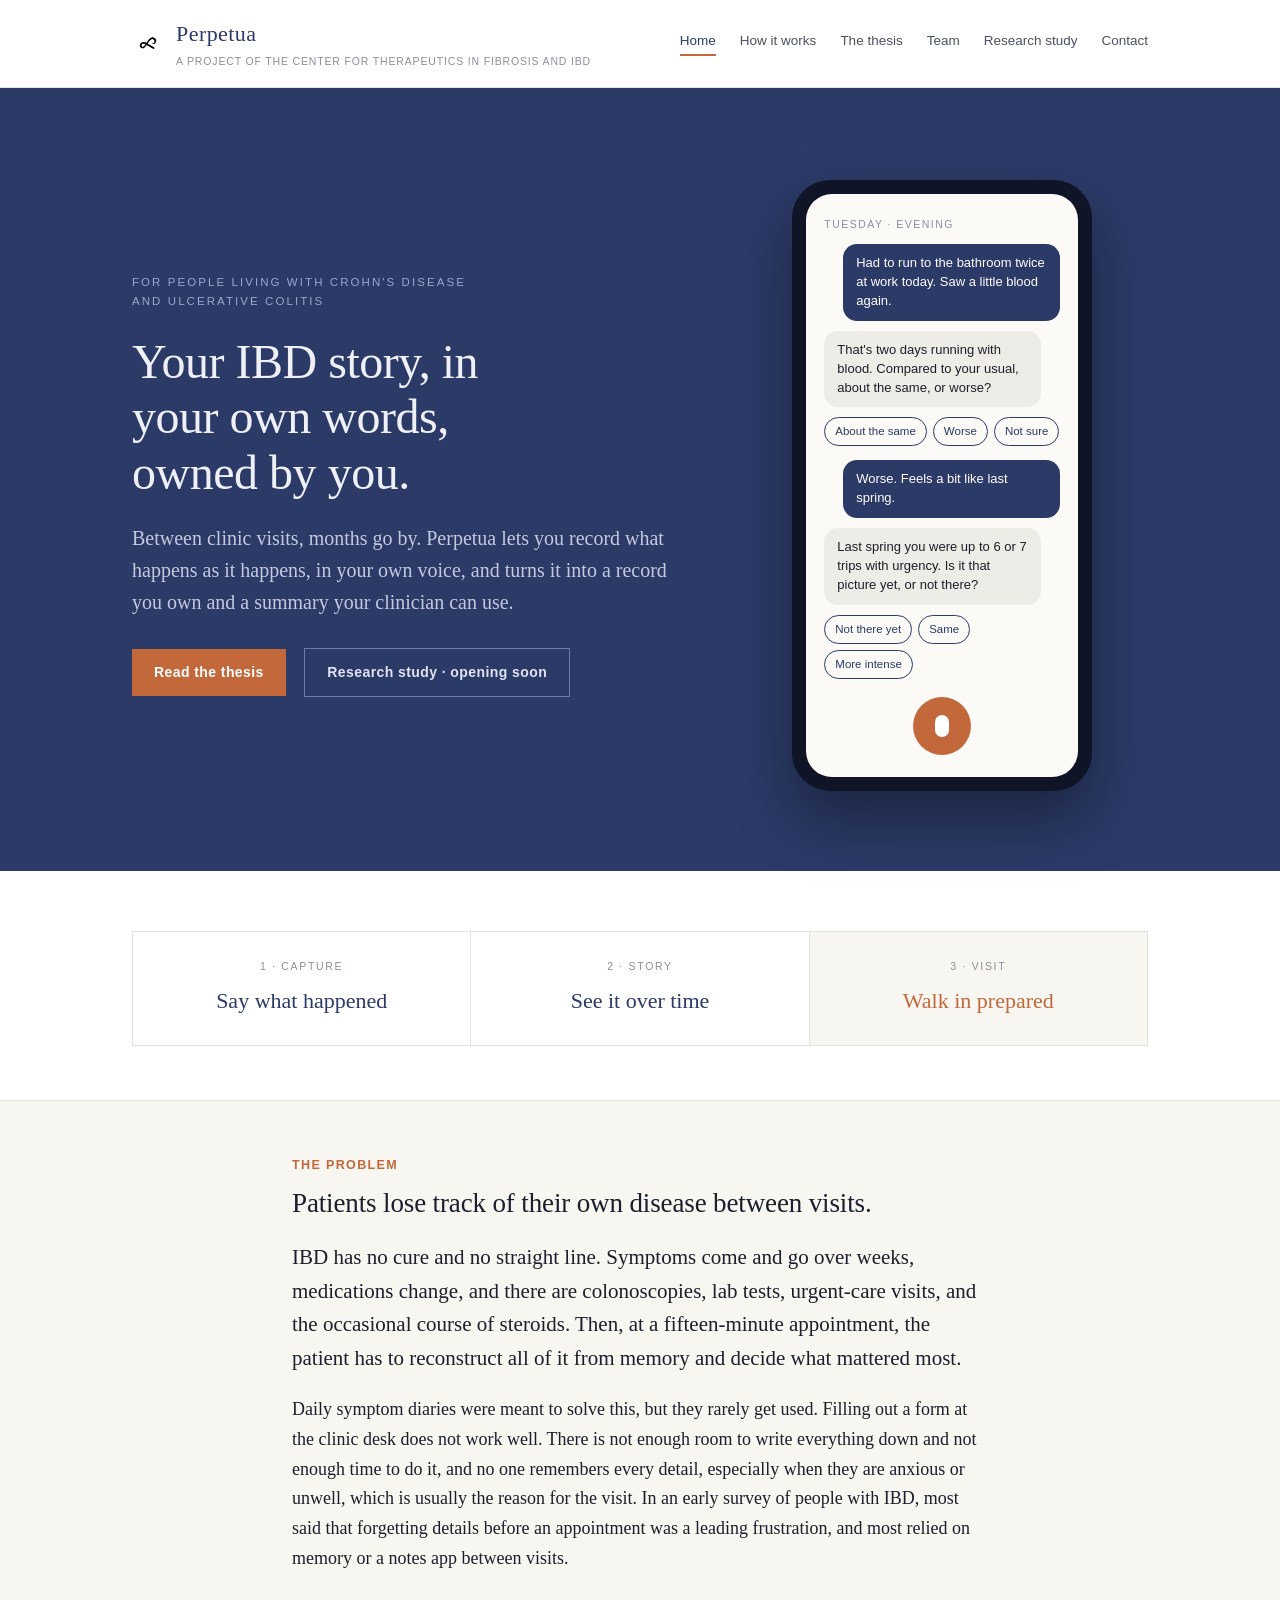
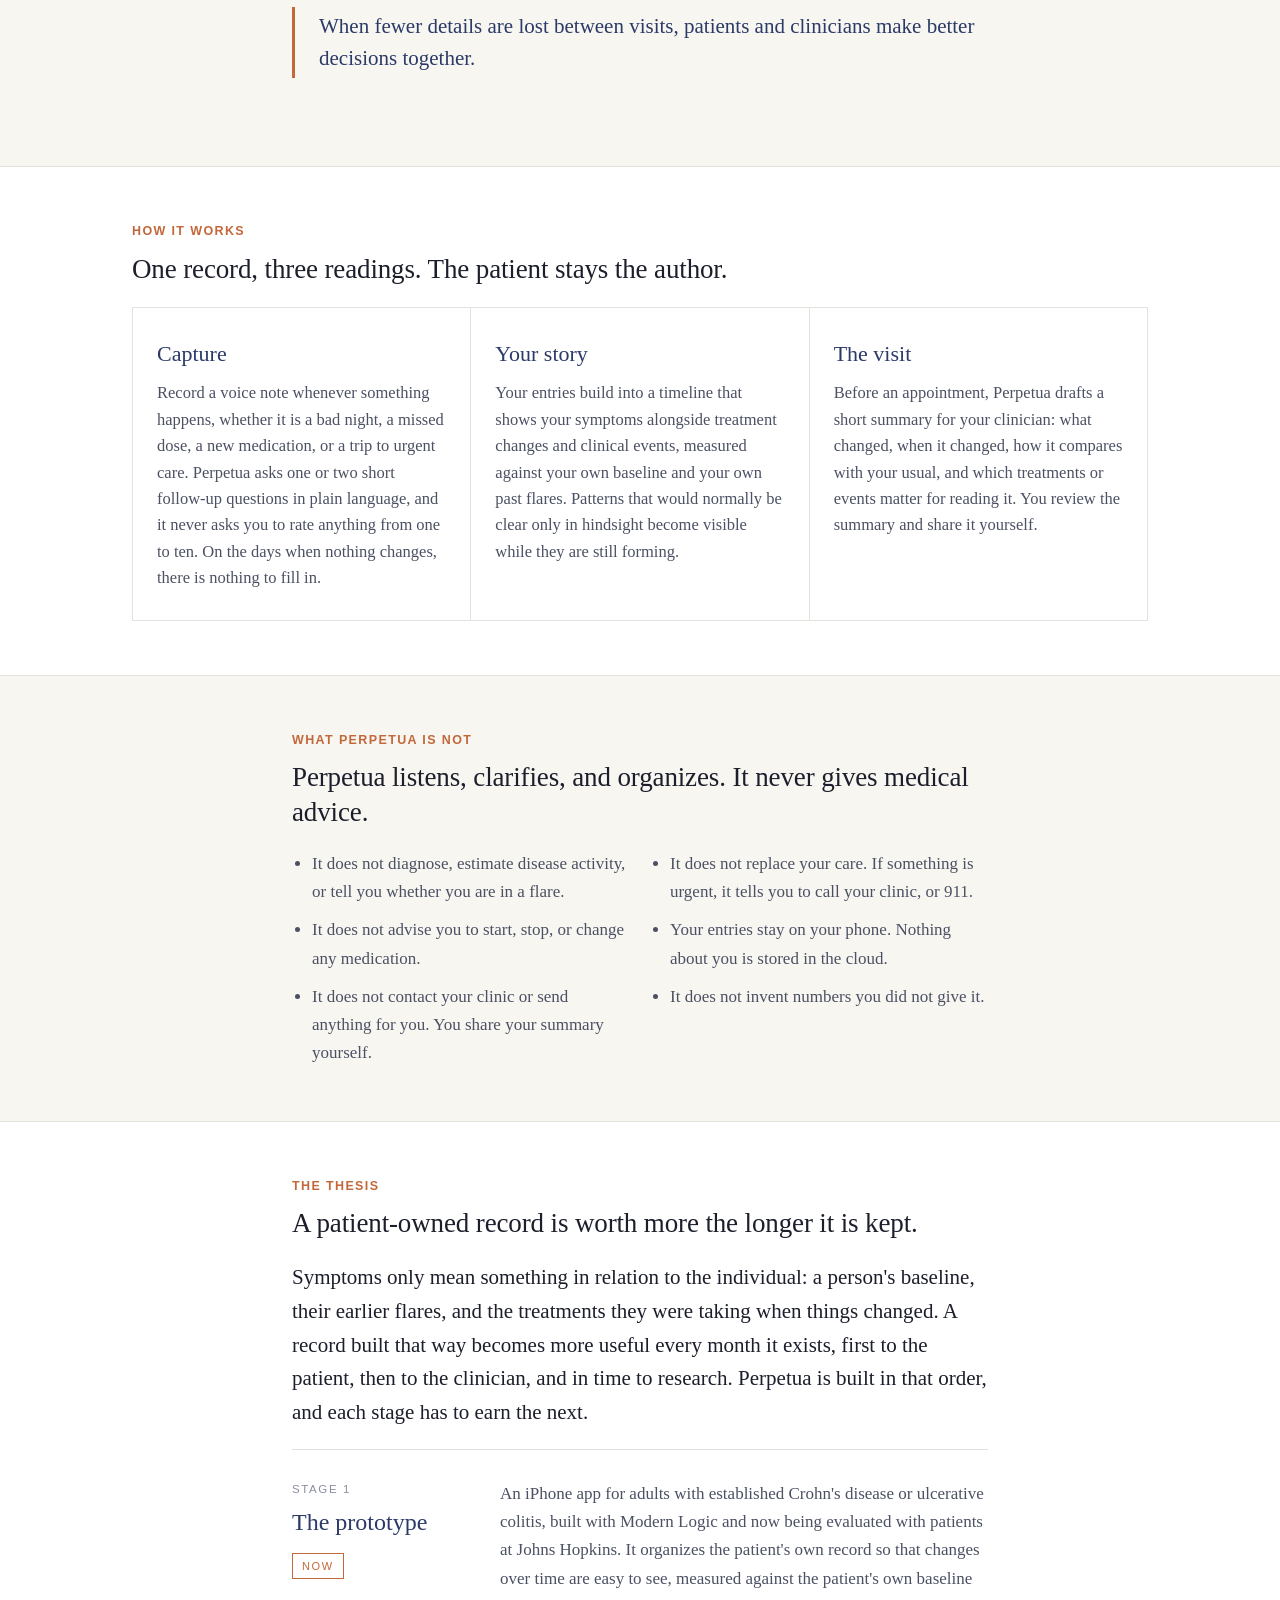
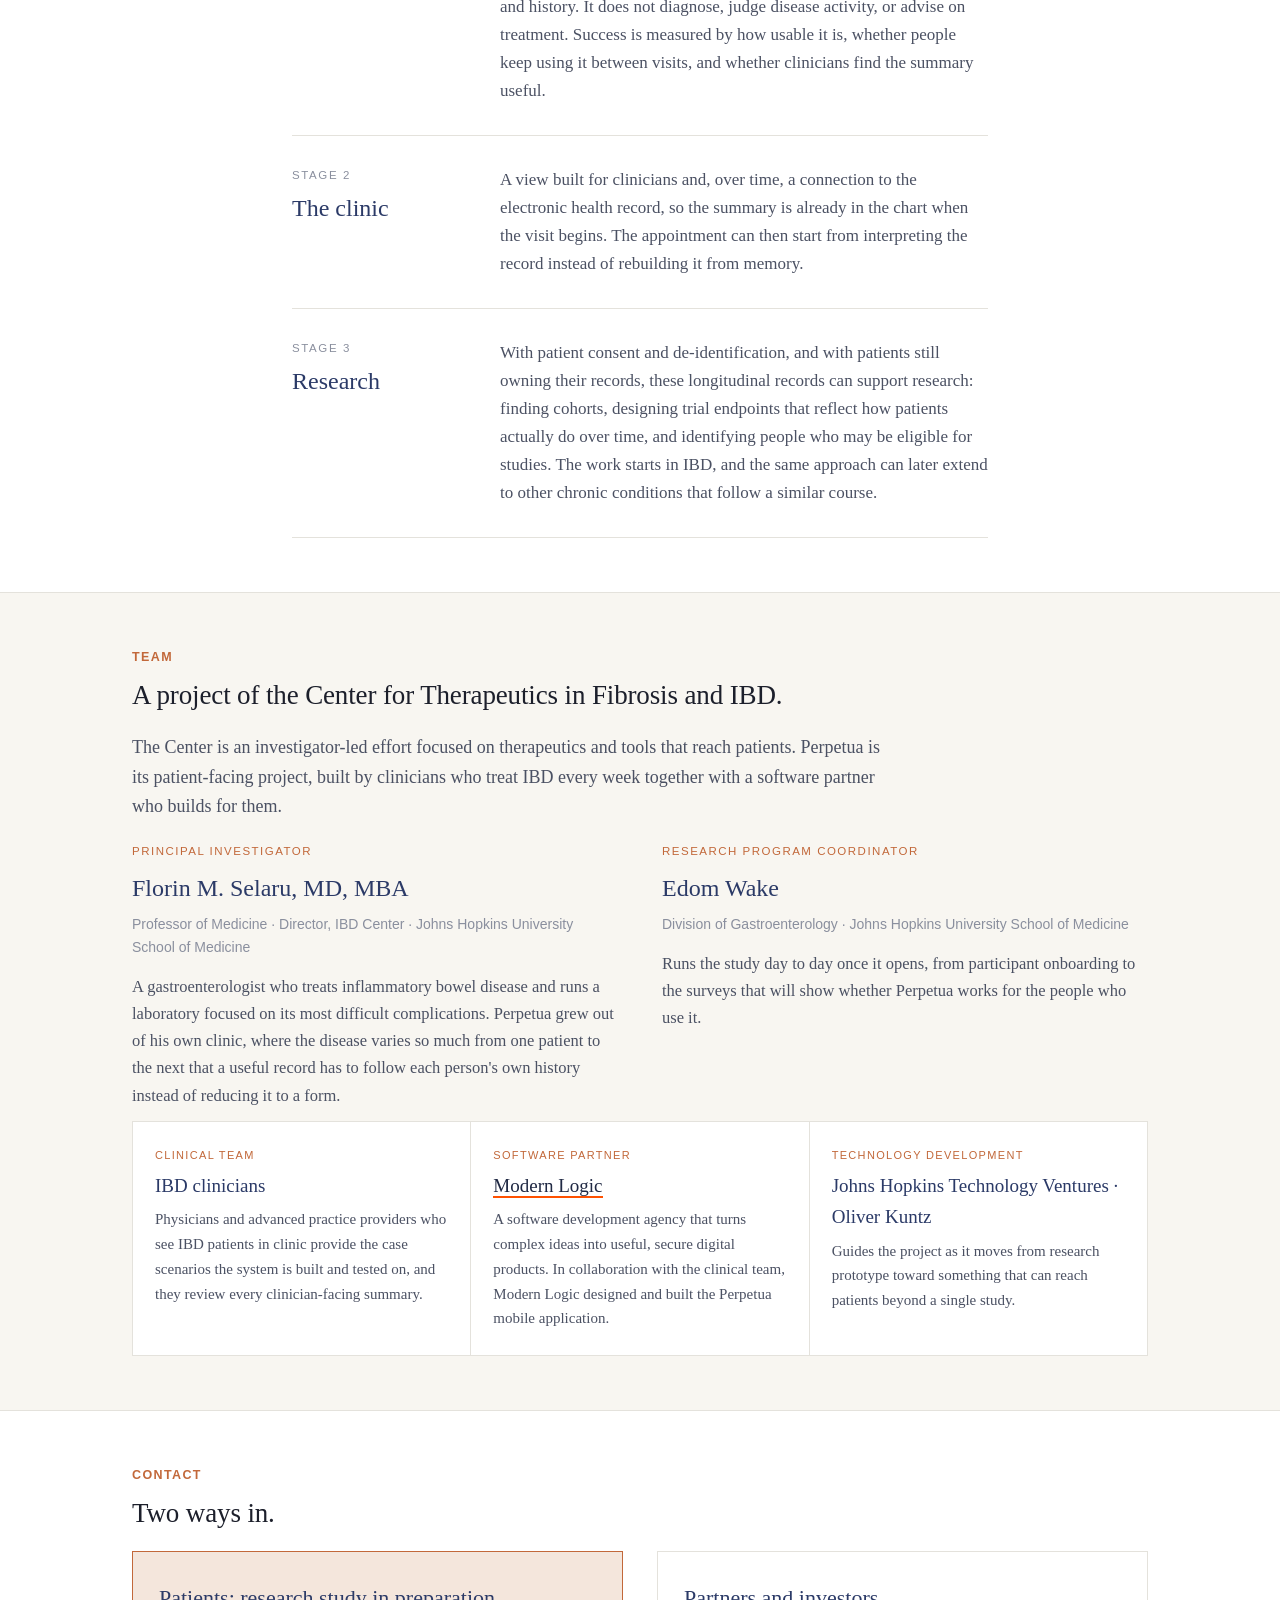
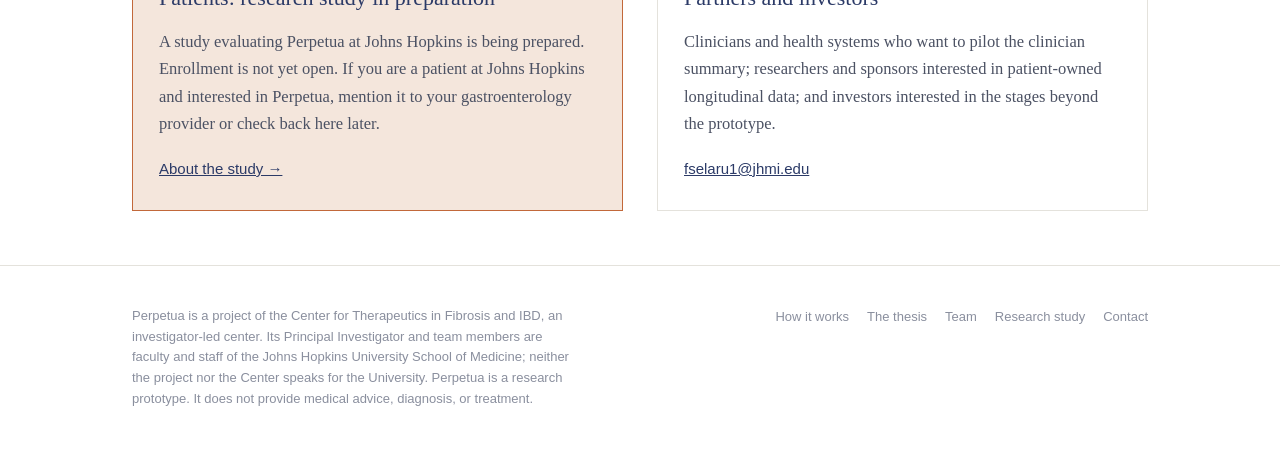
==== index.html @ c8505782 "Add files via upload" ====
<!DOCTYPE html>
<html lang="en">
<head>
<meta charset="utf-8">
<meta name="viewport" content="width=device-width, initial-scale=1">
<title>Perpetua — Your IBD story, in your own words</title>
<meta name="description" content="A patient-owned record for people with Crohn's disease and ulcerative colitis. A project of the Center for Therapeutics in Fibrosis and IBD.">
<link rel="stylesheet" href="styles.css">
</head>
<body>
<header class="site">
  <div class="bar">
    <a class="brand" href="index.html">
      <img class="mark" src="assets/perpetua-logo-outline.png" alt="Perpetua">
      <span class="brandtext">
        <span class="name">Perpetua</span>
        <span class="sub">A project of the Center for Therapeutics in Fibrosis and IBD</span>
      </span>
    </a>
    <nav class="site">
      <a href="index.html" class="on">Home</a>
      <a href="index.html#how" >How it works</a>
      <a href="index.html#thesis" >The thesis</a>
      <a href="index.html#team" >Team</a>
      <a href="study.html" >Research study</a>
      <a href="index.html#contact" >Contact</a>
    </nav>
  </div>
</header>

<div class="hero">
  <div class="wrap hero-grid">
    <div class="hero-copy">
      <p class="kicker">For people living with Crohn's disease and ulcerative colitis</p>
      <h1>Your IBD story, in your own words, owned by you.</h1>
      <p>Between clinic visits, months go by. Perpetua lets you record what happens as it happens, in your own voice, and turns it into a record you own and a summary your clinician can use.</p>
      <a class="cta" href="#thesis">Read the thesis</a>
      <a class="cta ghost" href="study.html">Research study &middot; opening soon</a>
    </div>
    <div class="hero-art" aria-hidden="true">
      <div class="phone"><div class="screen">
        <p class="day">Tuesday &middot; evening</p>
        <div class="bub me">Had to run to the bathroom twice at work today. Saw a little blood again.</div>
        <div class="bub ai">That's two days running with blood. Compared to your usual, about the same, or worse?</div>
        <div class="chips"><span>About the same</span><span>Worse</span><span>Not sure</span></div>
        <div class="bub me">Worse. Feels a bit like last spring.</div>
        <div class="bub ai">Last spring you were up to 6 or 7 trips with urgency. Is it that picture yet, or not there?</div>
        <div class="chips"><span>Not there yet</span><span>Same</span><span>More intense</span></div>
        <div class="mic"><div></div></div>
      </div></div>
    </div>
  </div>
</div>

<section>
  <div class="wrap">
    <div class="arc">
      <div><p class="step">1 &middot; Capture</p><p class="word">Say what happened</p></div>
      <div><p class="step">2 &middot; Story</p><p class="word">See it over time</p></div>
      <div><p class="step">3 &middot; Visit</p><p class="word">Walk in prepared</p></div>
    </div>
  </div>
</section>

<section class="warm" id="problem">
  <div class="wrap narrow">
    <h3>The problem</h3>
    <h2>Patients lose track of their own disease between visits.</h2>
    <p class="lead">IBD has no cure and no straight line. Symptoms come and go over weeks, medications change, and there are colonoscopies, lab tests, urgent-care visits, and the occasional course of steroids. Then, at a fifteen-minute appointment, the patient has to reconstruct all of it from memory and decide what mattered most.</p>
    <p>Daily symptom diaries were meant to solve this, but they rarely get used. Filling out a form at the clinic desk does not work well. There is not enough room to write everything down and not enough time to do it, and no one remembers every detail, especially when they are anxious or unwell, which is usually the reason for the visit. In an early survey of people with IBD, most said that forgetting details before an appointment was a leading frustration, and most relied on memory or a notes app between visits.</p>
    <div class="pull">When fewer details are lost between visits, patients and clinicians make better decisions together.</div>
  </div>
</section>

<section id="how">
  <div class="wrap">
    <h3>How it works</h3>
    <h2>One record, three readings. The patient stays the author.</h2>
    <div class="ing">
      <div><h4>Capture</h4><p>Record a voice note whenever something happens, whether it is a bad night, a missed dose, a new medication, or a trip to urgent care. Perpetua asks one or two short follow-up questions in plain language, and it never asks you to rate anything from one to ten. On the days when nothing changes, there is nothing to fill in.</p></div>
      <div><h4>Your story</h4><p>Your entries build into a timeline that shows your symptoms alongside treatment changes and clinical events, measured against your own baseline and your own past flares. Patterns that would normally be clear only in hindsight become visible while they are still forming.</p></div>
      <div><h4>The visit</h4><p>Before an appointment, Perpetua drafts a short summary for your clinician: what changed, when it changed, how it compares with your usual, and which treatments or events matter for reading it. You review the summary and share it yourself.</p></div>
    </div>
  </div>
</section>

<section class="warm">
  <div class="wrap narrow">
    <h3>What Perpetua is not</h3>
    <h2>Perpetua listens, clarifies, and organizes. It never gives medical advice.</h2>
    <ul class="nots">
      <li>It does not diagnose, estimate disease activity, or tell you whether you are in a flare.</li>
      <li>It does not advise you to start, stop, or change any medication.</li>
      <li>It does not contact your clinic or send anything for you. You share your summary yourself.</li>
      <li>It does not replace your care. If something is urgent, it tells you to call your clinic, or 911.</li>
      <li>Your entries stay on your phone. Nothing about you is stored in the cloud.</li>
      <li>It does not invent numbers you did not give it.</li>
    </ul>
  </div>
</section>

<section id="thesis">
  <div class="wrap narrow">
    <h3>The thesis</h3>
    <h2>A patient-owned record is worth more the longer it is kept.</h2>
    <p class="lead">Symptoms only mean something in relation to the individual: a person's baseline, their earlier flares, and the treatments they were taking when things changed. A record built that way becomes more useful every month it exists, first to the patient, then to the clinician, and in time to research. Perpetua is built in that order, and each stage has to earn the next.</p>
    <div class="stages">
      <div class="stage">
        <div class="n">Stage 1<b>The prototype</b><span class="now">now</span></div>
        <p>An iPhone app for adults with established Crohn's disease or ulcerative colitis, built with Modern Logic and now being evaluated with patients at Johns Hopkins. It organizes the patient's own record so that changes over time are easy to see, measured against the patient's own baseline and history. It does not diagnose, judge disease activity, or advise on treatment. Success is measured by how usable it is, whether people keep using it between visits, and whether clinicians find the summary useful.</p>
      </div>
      <div class="stage">
        <div class="n">Stage 2<b>The clinic</b></div>
        <p>A view built for clinicians and, over time, a connection to the electronic health record, so the summary is already in the chart when the visit begins. The appointment can then start from interpreting the record instead of rebuilding it from memory.</p>
      </div>
      <div class="stage">
        <div class="n">Stage 3<b>Research</b></div>
        <p>With patient consent and de-identification, and with patients still owning their records, these longitudinal records can support research: finding cohorts, designing trial endpoints that reflect how patients actually do over time, and identifying people who may be eligible for studies. The work starts in IBD, and the same approach can later extend to other chronic conditions that follow a similar course.</p>
      </div>
    </div>
  </div>
</section>

<section class="warm" id="team">
  <div class="wrap">
    <h3>Team</h3>
    <h2>A project of the Center for Therapeutics in Fibrosis and IBD.</h2>
    <p class="muted narrow">The Center is an investigator-led effort focused on therapeutics and tools that reach patients. Perpetua is its patient-facing project, built by clinicians who treat IBD every week together with a software partner who builds for them.</p>
    <div class="people">
      <div class="person">
        <p class="role">Principal Investigator</p>
        <h4>Florin M. Selaru, MD, MBA</h4>
        <p class="affil">Professor of Medicine &middot; Director, IBD Center &middot; Johns Hopkins University School of Medicine</p>
        <p>A gastroenterologist who treats inflammatory bowel disease and runs a laboratory focused on its most difficult complications. Perpetua grew out of his own clinic, where the disease varies so much from one patient to the next that a useful record has to follow each person's own history instead of reducing it to a form.</p>
      </div>
      <div class="person">
        <p class="role">Research Program Coordinator</p>
        <h4>Edom Wake</h4>
        <p class="affil">Division of Gastroenterology &middot; Johns Hopkins University School of Medicine</p>
        <p>Runs the study day to day once it opens, from participant onboarding to the surveys that will show whether Perpetua works for the people who use it.</p>
      </div>
    </div>
    <div class="team">
      <div><p class="role">Clinical team</p><h5>IBD clinicians</h5><p>Physicians and advanced practice providers who see IBD patients in clinic provide the case scenarios the system is built and tested on, and they review every clinician-facing summary.</p></div>
      <div><p class="role">Software partner</p><h5><a class="ml-link" href="https://modernlogic.io" target="_blank" rel="noopener">Modern Logic</a></h5><p>A software development agency that turns complex ideas into useful, secure digital products. In collaboration with the clinical team, Modern Logic designed and built the Perpetua mobile application.</p></div>
      <div><p class="role">Technology development</p><h5>Johns Hopkins Technology Ventures &middot; Oliver Kuntz</h5><p>Guides the project as it moves from research prototype toward something that can reach patients beyond a single study.</p></div>
    </div>
  </div>
</section>

<section id="contact">
  <div class="wrap">
    <h3>Contact</h3>
    <h2>Two ways in.</h2>
    <div class="ways">
      <div class="box hot">
        <h4>Patients: research study in preparation</h4>
        <p>A study evaluating Perpetua at Johns Hopkins is being prepared. Enrollment is not yet open. If you are a patient at Johns Hopkins and interested in Perpetua, mention it to your gastroenterology provider or check back here later.</p>
        <p class="mail"><a href="study.html">About the study &rarr;</a></p>
      </div>
      <div class="box">
        <h4>Partners and investors</h4>
        <p>Clinicians and health systems who want to pilot the clinician summary; researchers and sponsors interested in patient-owned longitudinal data; and investors interested in the stages beyond the prototype.</p>
        <p class="mail"><a href="mailto:fselaru1@jhmi.edu">fselaru1@jhmi.edu</a></p>
      </div>
    </div>
  </div>
</section>

<footer>
  <div class="wrap f">
    <p>Perpetua is a project of the Center for Therapeutics in Fibrosis and IBD, an investigator-led center. Its Principal Investigator and team members are faculty and staff of the Johns Hopkins University School of Medicine; neither the project nor the Center speaks for the University. Perpetua is a research prototype. It does not provide medical advice, diagnosis, or treatment.</p>
    <nav><a href="index.html#how">How it works</a><a href="index.html#thesis">The thesis</a><a href="index.html#team">Team</a><a href="study.html">Research study</a><a href="index.html#contact">Contact</a></nav>
  </div>
</footer>

</body>
</html>
---- styles.css ----
/* Perpetua — a patient-owned narrative platform for IBD
   A project of the Center for Therapeutics in Fibrosis and IBD.

   BRANDING RULE (inherited from CTFI): no Johns Hopkins shield, wordmark,
   logotype, or heritage blue (#002D72). Affiliation is stated as a fact about
   people, never as institutional endorsement. */

:root {
  --ink:        #1c1f2b;
  --ink-soft:   #4b5163;
  --ink-faint:  #8a8f9e;
  --rule:       #e4e2dc;
  --paper:      #ffffff;
  --paper-warm: #f8f6f1;
  --deep:       #2b3a67;
  --accent:     #c2683a;
  --accent-soft:#f4e6dc;
  --serif:      "Iowan Old Style", "Palatino Linotype", Palatino, Georgia, "Times New Roman", serif;
  --sans:       -apple-system, BlinkMacSystemFont, "Segoe UI", Helvetica, Arial, sans-serif;
  --wrap:       1080px;
}

* { box-sizing: border-box; }
html { scroll-behavior: smooth; }
body { margin: 0; background: var(--paper); color: var(--ink); font-family: var(--serif);
       font-size: 18px; line-height: 1.65; -webkit-font-smoothing: antialiased; }
.wrap   { max-width: var(--wrap); margin: 0 auto; padding: 0 32px; }
.narrow { max-width: 760px; }
a { color: var(--deep); }

/* header */
header.site { border-bottom: 1px solid var(--rule); background: var(--paper); position: sticky; top: 0; z-index: 10; }
.bar { display: flex; align-items: center; justify-content: space-between; gap: 24px; padding: 16px 32px; max-width: var(--wrap); margin: 0 auto; }
.brand { display: flex; align-items: center; gap: 12px; text-decoration: none; }
.brand .mark { width: 32px; height: 32px; flex: 0 0 32px; object-fit: contain; }
.brand .name { font-family: var(--serif); font-size: 22px; letter-spacing: 0.02em; color: var(--deep); }
.brand .sub  { display: block; font-family: var(--sans); font-size: 10.5px; letter-spacing: 0.08em; text-transform: uppercase; color: var(--ink-faint); margin-top: 1px; }
nav.site { display: flex; gap: 24px; }
nav.site a { font-family: var(--sans); font-size: 13.5px; color: var(--ink-soft); text-decoration: none; padding-bottom: 2px; border-bottom: 2px solid transparent; }
nav.site a:hover { color: var(--deep); }
nav.site a.on { color: var(--deep); border-bottom-color: var(--accent); }

/* hero */
.hero { background: var(--deep); color: #eef0f6; padding: 92px 0 80px; }
.hero-grid { display: grid; grid-template-columns: 1.15fr 0.85fr; gap: 48px; align-items: center; }
.hero .kicker { font-family: var(--sans); font-size: 11.5px; letter-spacing: 0.18em; text-transform: uppercase; color: #9aa6cc; margin: 0 0 24px; }
.hero h1 { font-size: 48px; line-height: 1.15; margin: 0 0 22px; font-weight: 400; letter-spacing: -0.01em; max-width: 18ch; }
.hero p  { font-size: 20px; line-height: 1.6; color: #c3cae0; max-width: 54ch; margin: 0 0 30px; }
.hero .cta { display: inline-block; font-family: var(--sans); font-size: 14px; font-weight: 600; letter-spacing: 0.03em;
             color: #fff; background: var(--accent); padding: 12px 22px; text-decoration: none; margin-right: 14px; }
.hero .cta.ghost { background: transparent; border: 1px solid #6f7ba6; color: #dfe3f2; }

/* phone */
.phone { width: 300px; margin: 0 auto; background: #0f1426; border-radius: 38px; padding: 14px; box-shadow: 0 30px 60px rgba(0,0,0,.35); }
.screen { background: #fbfaf7; border-radius: 26px; padding: 22px 18px; color: var(--ink); font-family: var(--sans); font-size: 13px; min-height: 480px; }
.screen .day { font-size: 10.5px; letter-spacing: .14em; text-transform: uppercase; color: var(--ink-faint); margin: 0 0 12px; }
.bub { border-radius: 14px; padding: 10px 13px; margin: 0 0 10px; line-height: 1.45; max-width: 92%; }
.bub.me { background: var(--deep); color: #fff; margin-left: auto; }
.bub.ai { background: #eeece6; }
.chips { display: flex; gap: 6px; flex-wrap: wrap; margin: 4px 0 14px; }
.chips span { font-size: 11.5px; border: 1px solid var(--deep); color: var(--deep); border-radius: 999px; padding: 4px 10px; }
.mic { width: 58px; height: 58px; border-radius: 50%; background: var(--accent); margin: 18px auto 0; display: grid; place-items: center; }
.mic div { width: 14px; height: 22px; background: #fff; border-radius: 7px; }

/* arc */
.arc { display: flex; align-items: stretch; border: 1px solid var(--rule); margin-top: 6px; }
.arc div { flex: 1; padding: 26px 22px; text-align: center; border-right: 1px solid var(--rule); }
.arc div:last-child { border-right: 0; background: var(--paper-warm); }
.arc .step { font-family: var(--sans); font-size: 10.5px; letter-spacing: 0.16em; text-transform: uppercase; color: var(--ink-faint); margin: 0 0 8px; }
.arc .word { font-size: 22px; color: var(--deep); }
.arc div:last-child .word { color: var(--accent); }

/* page head + sections */
.pagehead { padding: 66px 0 10px; }
.pagehead .kicker { font-family: var(--sans); font-size: 11.5px; letter-spacing: 0.18em; text-transform: uppercase; color: var(--accent); margin: 0 0 14px; }
.pagehead h1 { font-size: 40px; line-height: 1.2; font-weight: 400; margin: 0; letter-spacing: -0.01em; max-width: 24ch; }
section { padding: 54px 0; }
section.warm { background: var(--paper-warm); border-top: 1px solid var(--rule); border-bottom: 1px solid var(--rule); }
h2 { font-size: 27px; font-weight: 400; line-height: 1.3; margin: 0 0 20px; letter-spacing: -0.005em; }
h3 { font-family: var(--sans); font-size: 12.5px; font-weight: 700; letter-spacing: 0.11em; text-transform: uppercase; color: var(--accent); margin: 0 0 10px; }
p { margin: 0 0 20px; } p:last-child { margin-bottom: 0; }
.lead  { font-size: 21px; line-height: 1.6; }
.muted { color: var(--ink-soft); }
.pull { border-left: 3px solid var(--accent); padding: 4px 0 4px 24px; margin: 34px 0; font-size: 21px; line-height: 1.5; color: var(--deep); }

.ing { display: grid; grid-template-columns: repeat(3, 1fr); gap: 1px; background: var(--rule); border: 1px solid var(--rule); margin-top: 8px; }
.ing > div { background: var(--paper); padding: 28px 24px; }
.ing h4 { font-family: var(--serif); font-size: 22px; font-weight: 400; margin: 0 0 8px; color: var(--deep); }
.ing p { font-size: 16.5px; line-height: 1.6; color: var(--ink-soft); margin: 0; }

.stages { border-top: 1px solid var(--rule); }
.stage { display: grid; grid-template-columns: 180px 1fr; gap: 28px; padding: 30px 0; border-bottom: 1px solid var(--rule); }
.stage .n { font-family: var(--sans); font-size: 11.5px; letter-spacing: .14em; text-transform: uppercase; color: var(--ink-faint); }
.stage .n b { display: block; font-family: var(--serif); font-size: 24px; font-weight: 400; color: var(--deep); letter-spacing: 0; text-transform: none; margin-top: 4px; }
.stage .n .now { display: inline-block; margin-top: 10px; font-size: 11px; color: var(--accent); border: 1px solid var(--accent); padding: 3px 9px; }
.stage p { font-size: 17px; color: var(--ink-soft); }

.nots { columns: 2; column-gap: 40px; font-size: 17px; color: var(--ink-soft); margin: 0; padding-left: 20px; }
.nots li { break-inside: avoid; margin-bottom: 10px; }

/* people */
.people { display: grid; grid-template-columns: 1fr 1fr; gap: 44px; margin-top: 12px; }
.person .role  { font-family: var(--sans); font-size: 11.5px; letter-spacing: 0.13em; text-transform: uppercase; color: var(--accent); margin: 0 0 8px; }
.person h4     { font-size: 24px; font-weight: 400; margin: 0 0 4px; color: var(--deep); }
.person .affil { font-family: var(--sans); font-size: 14px; color: var(--ink-faint); margin: 0 0 14px; }
.person p      { font-size: 16.5px; color: var(--ink-soft); }
.team { display: grid; grid-template-columns: repeat(3, 1fr); gap: 1px; background: var(--rule); border: 1px solid var(--rule); margin-top: 12px; }
.team > div { background: var(--paper); padding: 24px 22px; }
.team .role { font-family: var(--sans); font-size: 11px; letter-spacing: 0.12em; text-transform: uppercase; color: var(--accent); margin: 0 0 6px; }
.team h5 { font-family: var(--serif); font-size: 19px; font-weight: 400; margin: 0 0 6px; color: var(--deep); }
.team p { font-size: 15px; color: var(--ink-soft); margin: 0; }

/* Modern Logic credit — their own brand colors (modernlogic.io style guide), scoped to this link only */
.ml-link { color: #202944; text-decoration: none; border-bottom: 2px solid #FF5100; }
.ml-link:hover { color: #FF5100; border-bottom-color: #EF4C00; }

/* contact */
.ways { display: grid; grid-template-columns: 1fr 1fr; gap: 34px; margin-top: 10px; }
.ways .box { border: 1px solid var(--rule); padding: 28px 26px; }
.ways .box.hot { border-color: var(--accent); background: var(--accent-soft); }
.ways h4 { font-family: var(--serif); font-size: 22px; font-weight: 400; margin: 0 0 12px; color: var(--deep); }
.ways p { font-size: 16.5px; color: var(--ink-soft); }
.ways .mail { font-family: var(--sans); font-size: 15px; }

/* study */
.fact { display: grid; grid-template-columns: 200px 1fr; gap: 16px; padding: 14px 0; border-bottom: 1px solid var(--rule); font-size: 16.5px; }
.fact .k { font-family: var(--sans); font-size: 12px; letter-spacing: .1em; text-transform: uppercase; color: var(--ink-faint); padding-top: 4px; }
.notice { border: 1px solid var(--accent); background: var(--accent-soft); padding: 18px 22px; font-family: var(--sans); font-size: 14px; color: var(--ink-soft); margin: 30px 0 0; }

footer { border-top: 1px solid var(--rule); padding: 40px 0 56px; font-family: var(--sans); font-size: 13px; color: var(--ink-faint); }
footer .f { display: flex; justify-content: space-between; gap: 40px; flex-wrap: wrap; }
footer .f p { max-width: 62ch; margin: 0; line-height: 1.6; }
footer nav a { color: var(--ink-faint); text-decoration: none; margin-left: 18px; }

@media (max-width: 860px) {
  .hero-grid, .people, .ways, .ing, .team { grid-template-columns: 1fr; }
  .hero h1 { font-size: 36px; } .arc { flex-direction: column; } .arc div { border-right: 0; border-bottom: 1px solid var(--rule); }
  .stage, .fact { grid-template-columns: 1fr; gap: 8px; } .nots { columns: 1; } nav.site { flex-wrap: wrap; gap: 14px; }
}
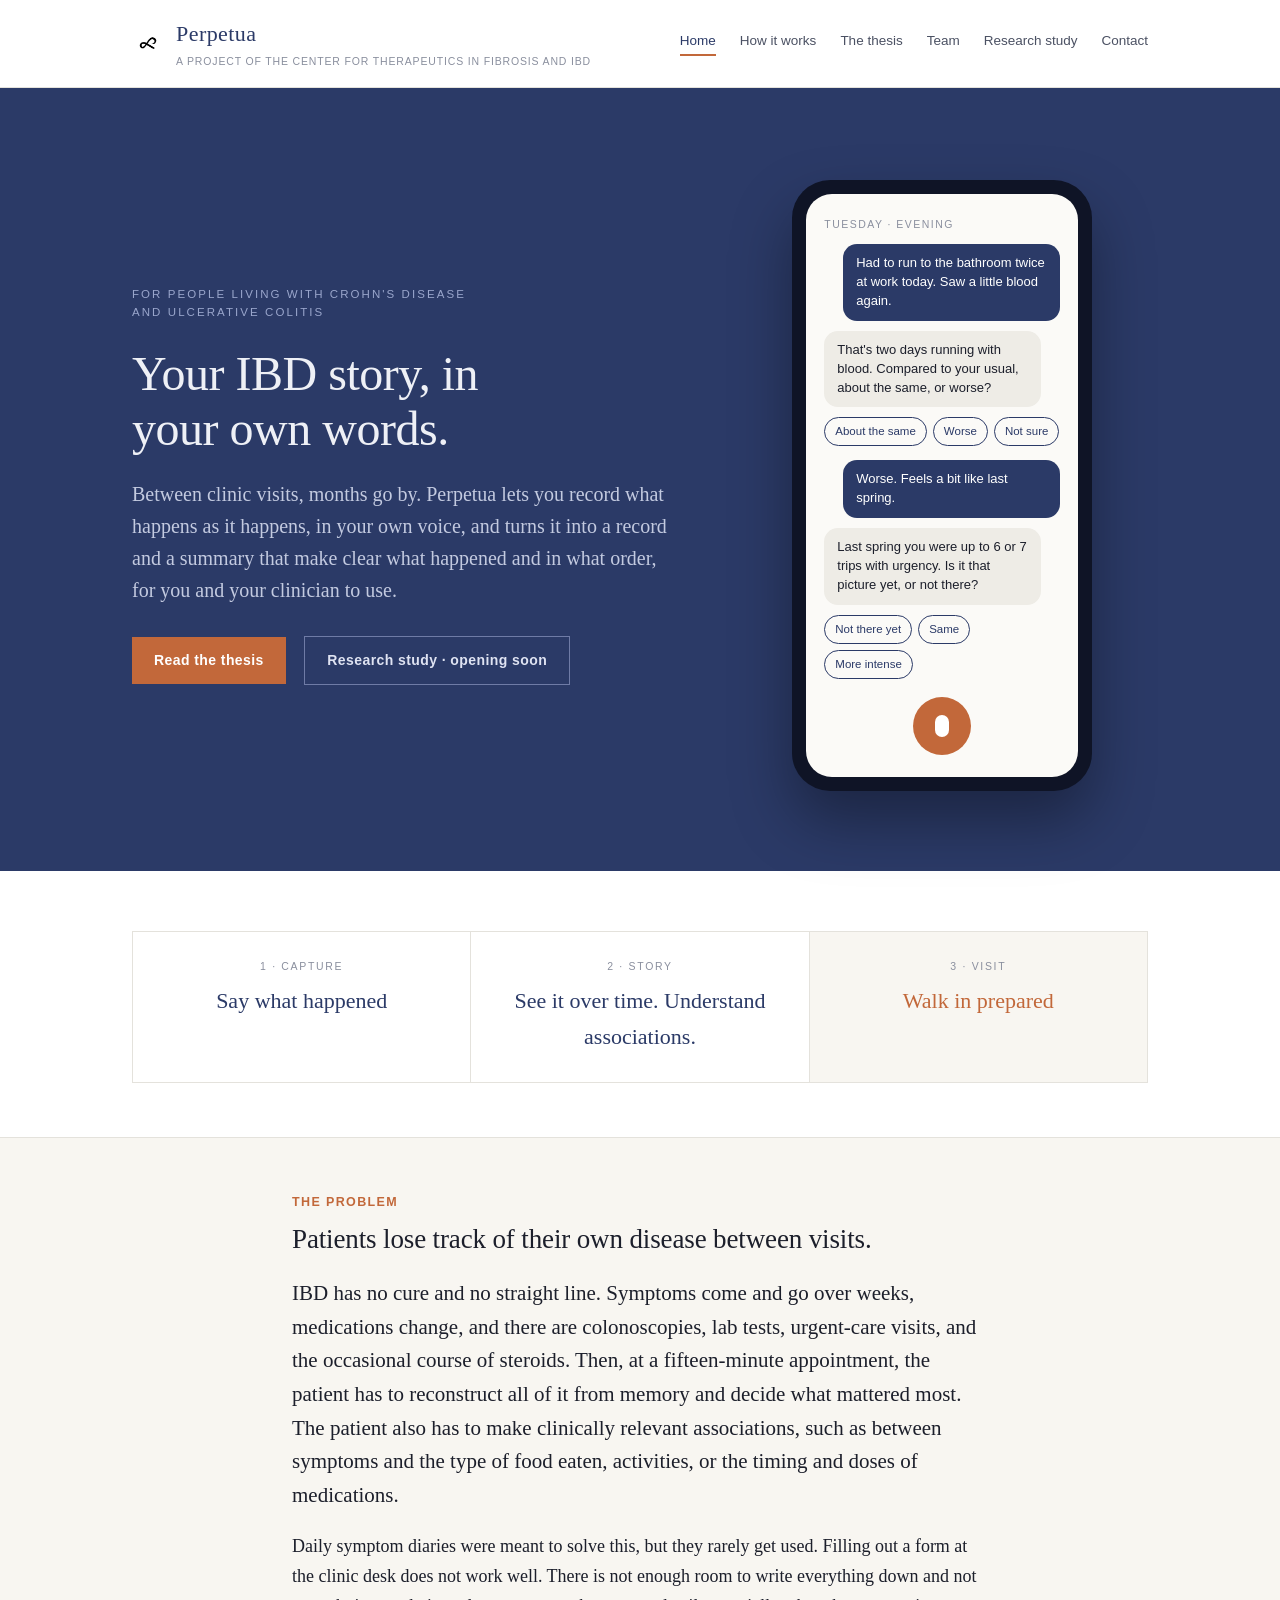
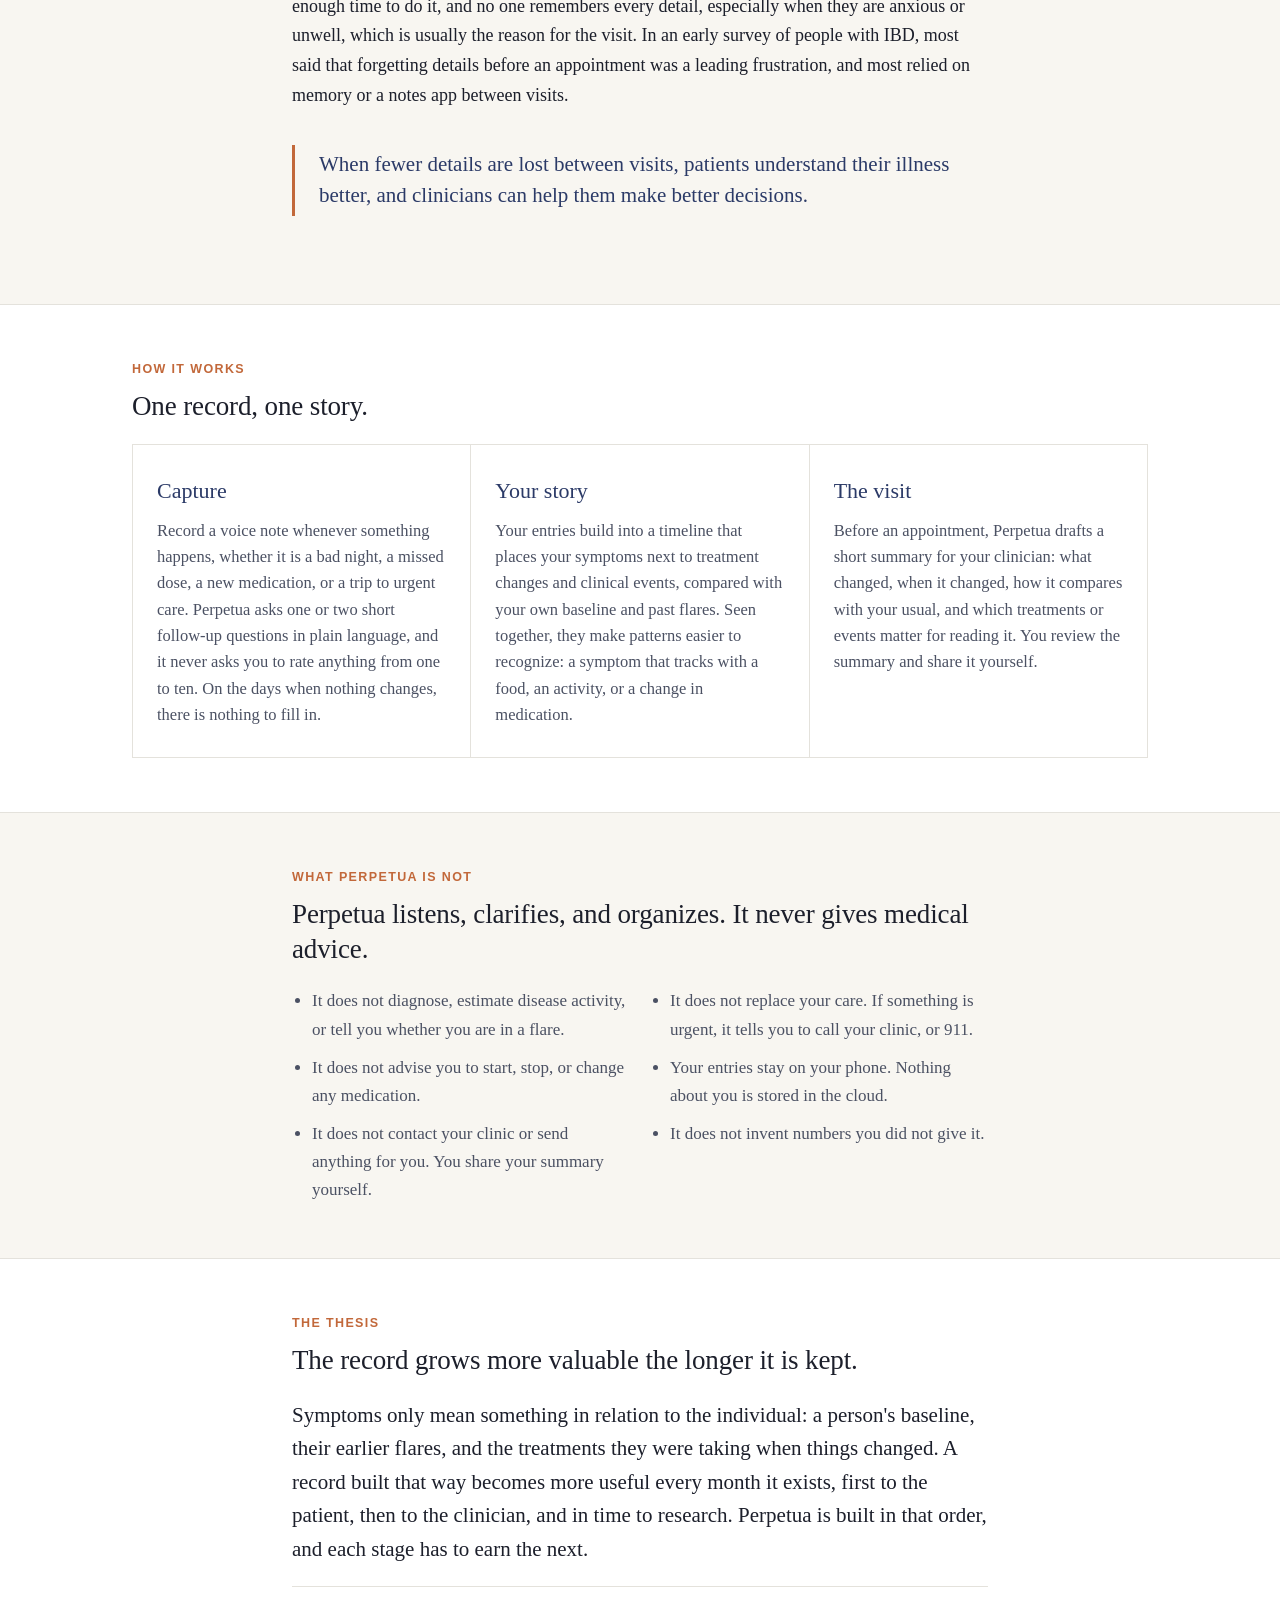
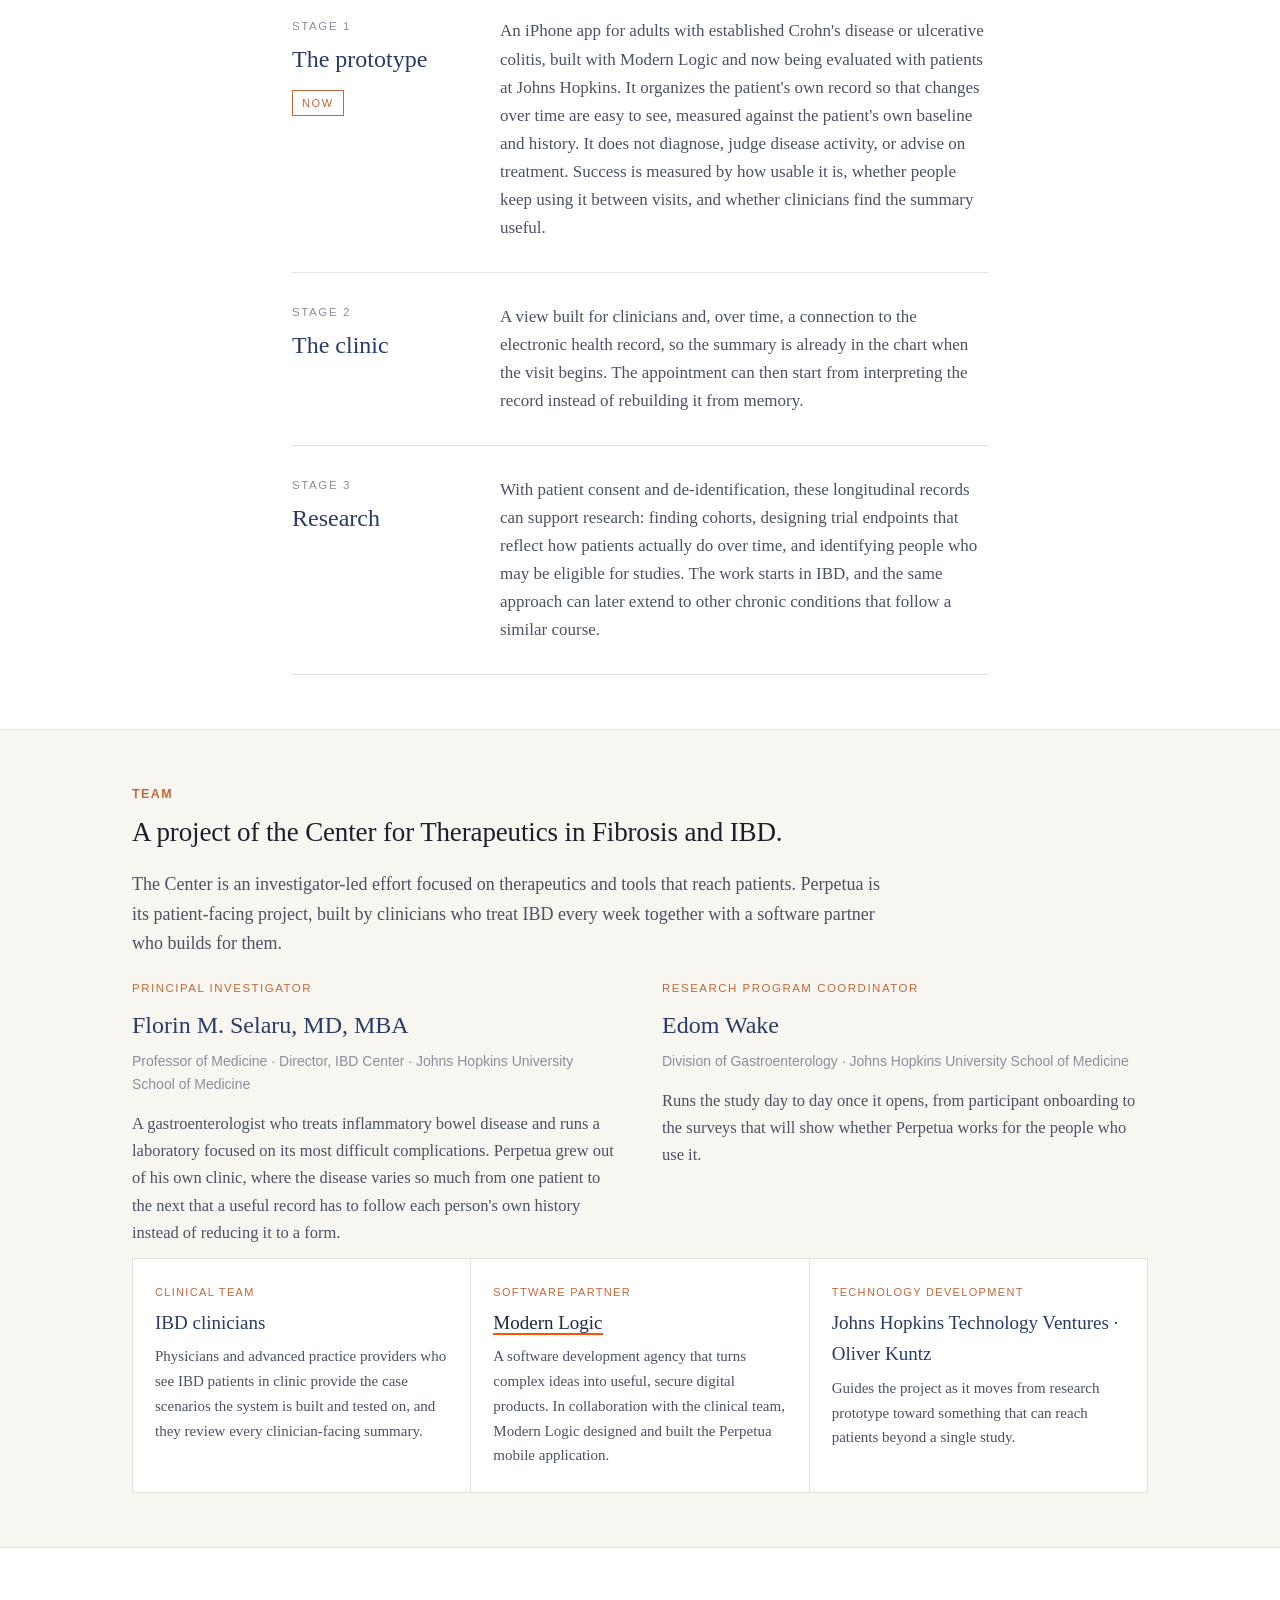
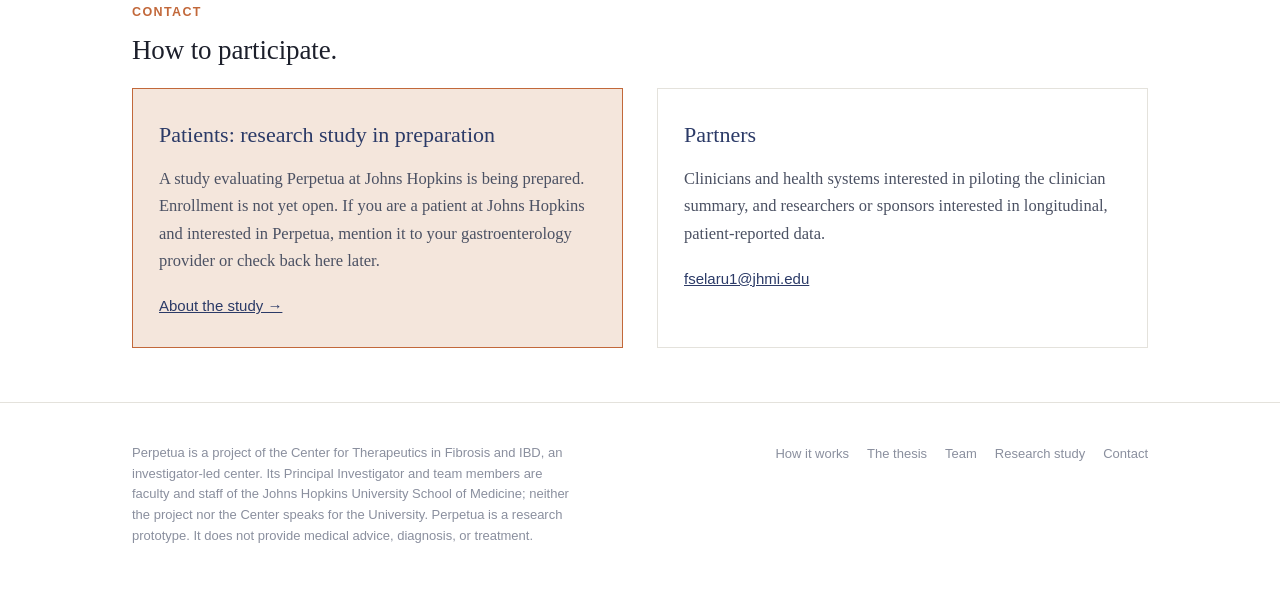
==== commit e88579e5: "Add files via upload" ====
--- a/index.html
+++ b/index.html
@@ -4,7 +4,7 @@
 <meta charset="utf-8">
 <meta name="viewport" content="width=device-width, initial-scale=1">
 <title>Perpetua — Your IBD story, in your own words</title>
-<meta name="description" content="A patient-owned record for people with Crohn's disease and ulcerative colitis. A project of the Center for Therapeutics in Fibrosis and IBD.">
+<meta name="description" content="A voice-first record for people with Crohn's disease and ulcerative colitis. A project of the Center for Therapeutics in Fibrosis and IBD.">
 <link rel="stylesheet" href="styles.css">
 </head>
 <body>
@@ -32,8 +32,8 @@
   <div class="wrap hero-grid">
     <div class="hero-copy">
       <p class="kicker">For people living with Crohn's disease and ulcerative colitis</p>
-      <h1>Your IBD story, in your own words, owned by you.</h1>
-      <p>Between clinic visits, months go by. Perpetua lets you record what happens as it happens, in your own voice, and turns it into a record you own and a summary your clinician can use.</p>
+      <h1>Your IBD story, in your own words.</h1>
+      <p>Between clinic visits, months go by. Perpetua lets you record what happens as it happens, in your own voice, and turns it into a record and a summary that make clear what happened and in what order, for you and your clinician to use.</p>
       <a class="cta" href="#thesis">Read the thesis</a>
       <a class="cta ghost" href="study.html">Research study &middot; opening soon</a>
     </div>
@@ -56,7 +56,7 @@
   <div class="wrap">
     <div class="arc">
       <div><p class="step">1 &middot; Capture</p><p class="word">Say what happened</p></div>
-      <div><p class="step">2 &middot; Story</p><p class="word">See it over time</p></div>
+      <div><p class="step">2 &middot; Story</p><p class="word">See it over time. Understand associations.</p></div>
       <div><p class="step">3 &middot; Visit</p><p class="word">Walk in prepared</p></div>
     </div>
   </div>
@@ -66,19 +66,19 @@
   <div class="wrap narrow">
     <h3>The problem</h3>
     <h2>Patients lose track of their own disease between visits.</h2>
-    <p class="lead">IBD has no cure and no straight line. Symptoms come and go over weeks, medications change, and there are colonoscopies, lab tests, urgent-care visits, and the occasional course of steroids. Then, at a fifteen-minute appointment, the patient has to reconstruct all of it from memory and decide what mattered most.</p>
+    <p class="lead">IBD has no cure and no straight line. Symptoms come and go over weeks, medications change, and there are colonoscopies, lab tests, urgent-care visits, and the occasional course of steroids. Then, at a fifteen-minute appointment, the patient has to reconstruct all of it from memory and decide what mattered most. The patient also has to make clinically relevant associations, such as between symptoms and the type of food eaten, activities, or the timing and doses of medications.</p>
     <p>Daily symptom diaries were meant to solve this, but they rarely get used. Filling out a form at the clinic desk does not work well. There is not enough room to write everything down and not enough time to do it, and no one remembers every detail, especially when they are anxious or unwell, which is usually the reason for the visit. In an early survey of people with IBD, most said that forgetting details before an appointment was a leading frustration, and most relied on memory or a notes app between visits.</p>
-    <div class="pull">When fewer details are lost between visits, patients and clinicians make better decisions together.</div>
+    <div class="pull">When fewer details are lost between visits, patients understand their illness better, and clinicians can help them make better decisions.</div>
   </div>
 </section>
 
 <section id="how">
   <div class="wrap">
     <h3>How it works</h3>
-    <h2>One record, three readings. The patient stays the author.</h2>
+    <h2>One record, one story.</h2>
     <div class="ing">
       <div><h4>Capture</h4><p>Record a voice note whenever something happens, whether it is a bad night, a missed dose, a new medication, or a trip to urgent care. Perpetua asks one or two short follow-up questions in plain language, and it never asks you to rate anything from one to ten. On the days when nothing changes, there is nothing to fill in.</p></div>
-      <div><h4>Your story</h4><p>Your entries build into a timeline that shows your symptoms alongside treatment changes and clinical events, measured against your own baseline and your own past flares. Patterns that would normally be clear only in hindsight become visible while they are still forming.</p></div>
+      <div><h4>Your story</h4><p>Your entries build into a timeline that places your symptoms next to treatment changes and clinical events, compared with your own baseline and past flares. Seen together, they make patterns easier to recognize: a symptom that tracks with a food, an activity, or a change in medication.</p></div>
       <div><h4>The visit</h4><p>Before an appointment, Perpetua drafts a short summary for your clinician: what changed, when it changed, how it compares with your usual, and which treatments or events matter for reading it. You review the summary and share it yourself.</p></div>
     </div>
   </div>
@@ -102,7 +102,7 @@
 <section id="thesis">
   <div class="wrap narrow">
     <h3>The thesis</h3>
-    <h2>A patient-owned record is worth more the longer it is kept.</h2>
+    <h2>The record grows more valuable the longer it is kept.</h2>
     <p class="lead">Symptoms only mean something in relation to the individual: a person's baseline, their earlier flares, and the treatments they were taking when things changed. A record built that way becomes more useful every month it exists, first to the patient, then to the clinician, and in time to research. Perpetua is built in that order, and each stage has to earn the next.</p>
     <div class="stages">
       <div class="stage">
@@ -115,7 +115,7 @@
       </div>
       <div class="stage">
         <div class="n">Stage 3<b>Research</b></div>
-        <p>With patient consent and de-identification, and with patients still owning their records, these longitudinal records can support research: finding cohorts, designing trial endpoints that reflect how patients actually do over time, and identifying people who may be eligible for studies. The work starts in IBD, and the same approach can later extend to other chronic conditions that follow a similar course.</p>
+        <p>With patient consent and de-identification, these longitudinal records can support research: finding cohorts, designing trial endpoints that reflect how patients actually do over time, and identifying people who may be eligible for studies. The work starts in IBD, and the same approach can later extend to other chronic conditions that follow a similar course.</p>
       </div>
     </div>
   </div>
@@ -151,7 +151,7 @@
 <section id="contact">
   <div class="wrap">
     <h3>Contact</h3>
-    <h2>Two ways in.</h2>
+    <h2>How to participate.</h2>
     <div class="ways">
       <div class="box hot">
         <h4>Patients: research study in preparation</h4>
@@ -159,8 +159,8 @@
         <p class="mail"><a href="study.html">About the study &rarr;</a></p>
       </div>
       <div class="box">
-        <h4>Partners and investors</h4>
-        <p>Clinicians and health systems who want to pilot the clinician summary; researchers and sponsors interested in patient-owned longitudinal data; and investors interested in the stages beyond the prototype.</p>
+        <h4>Partners</h4>
+        <p>Clinicians and health systems interested in piloting the clinician summary, and researchers or sponsors interested in longitudinal, patient-reported data.</p>
         <p class="mail"><a href="mailto:fselaru1@jhmi.edu">fselaru1@jhmi.edu</a></p>
       </div>
     </div>
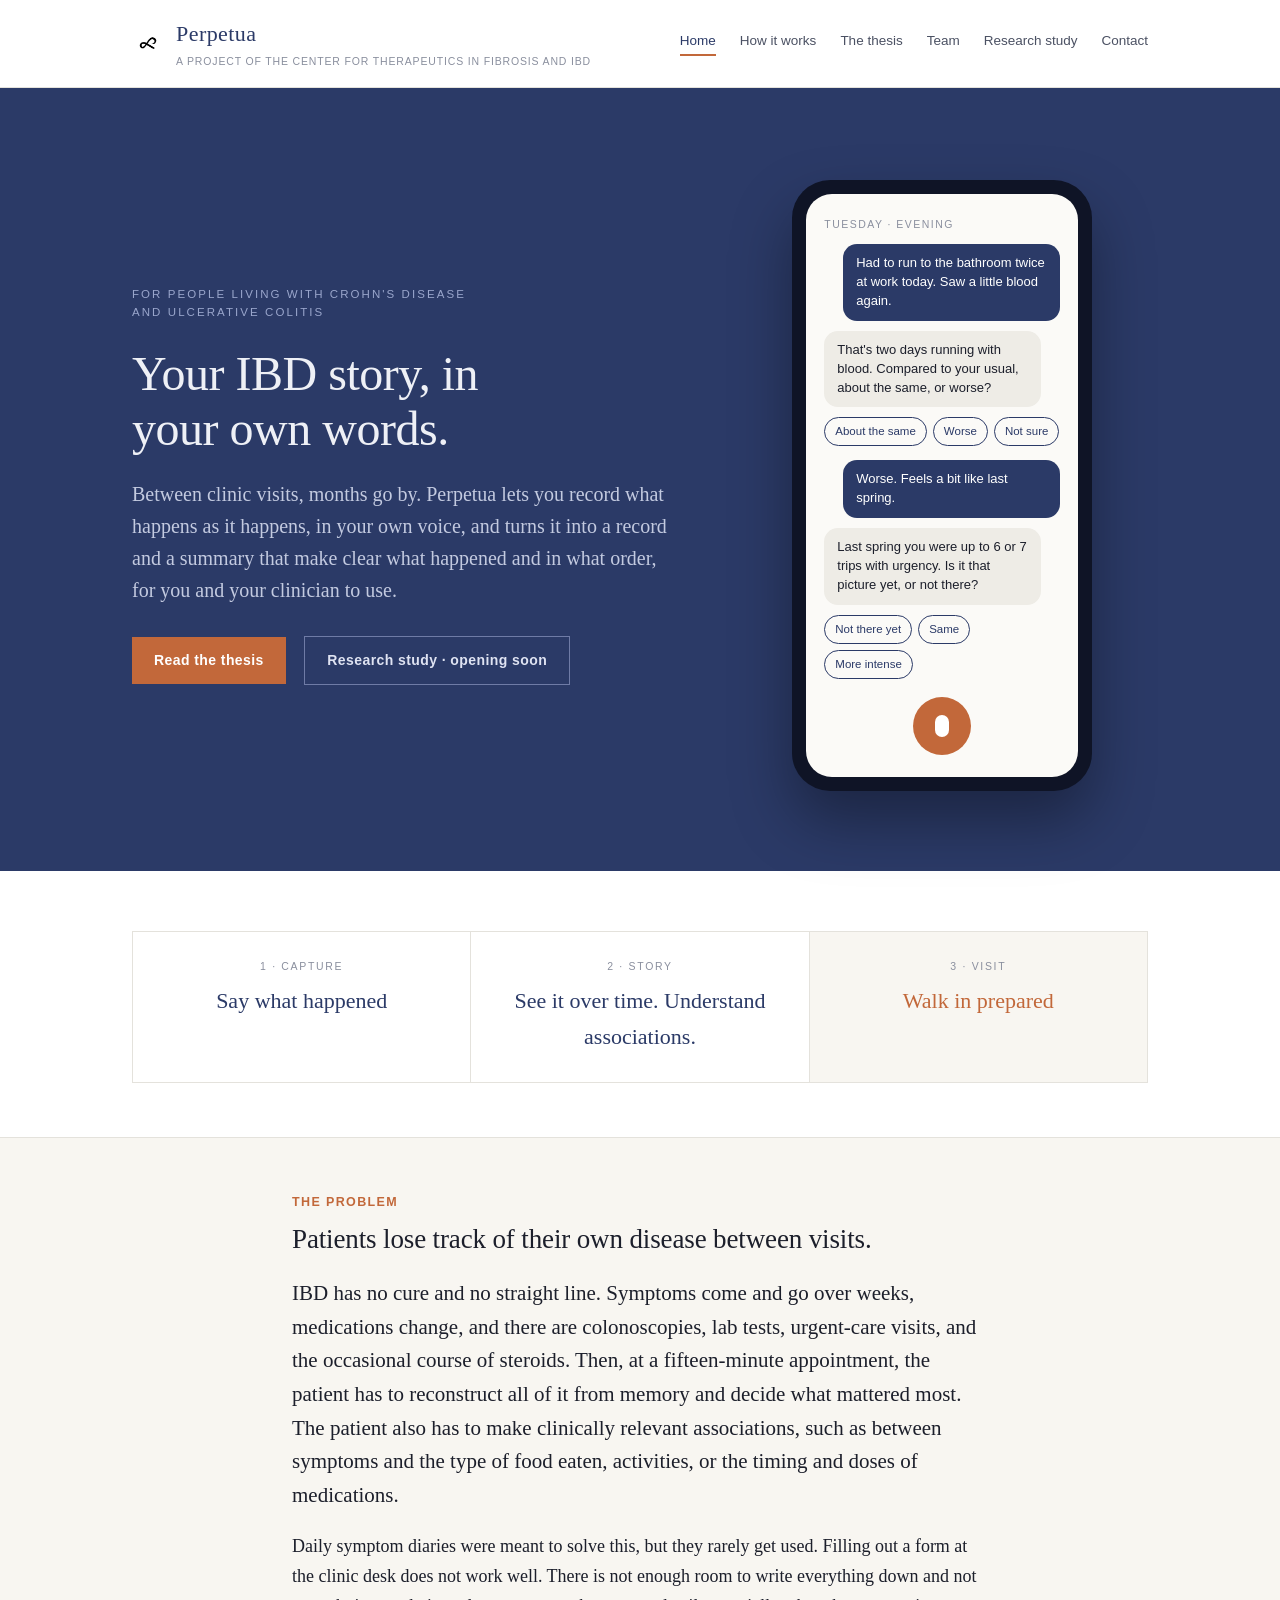
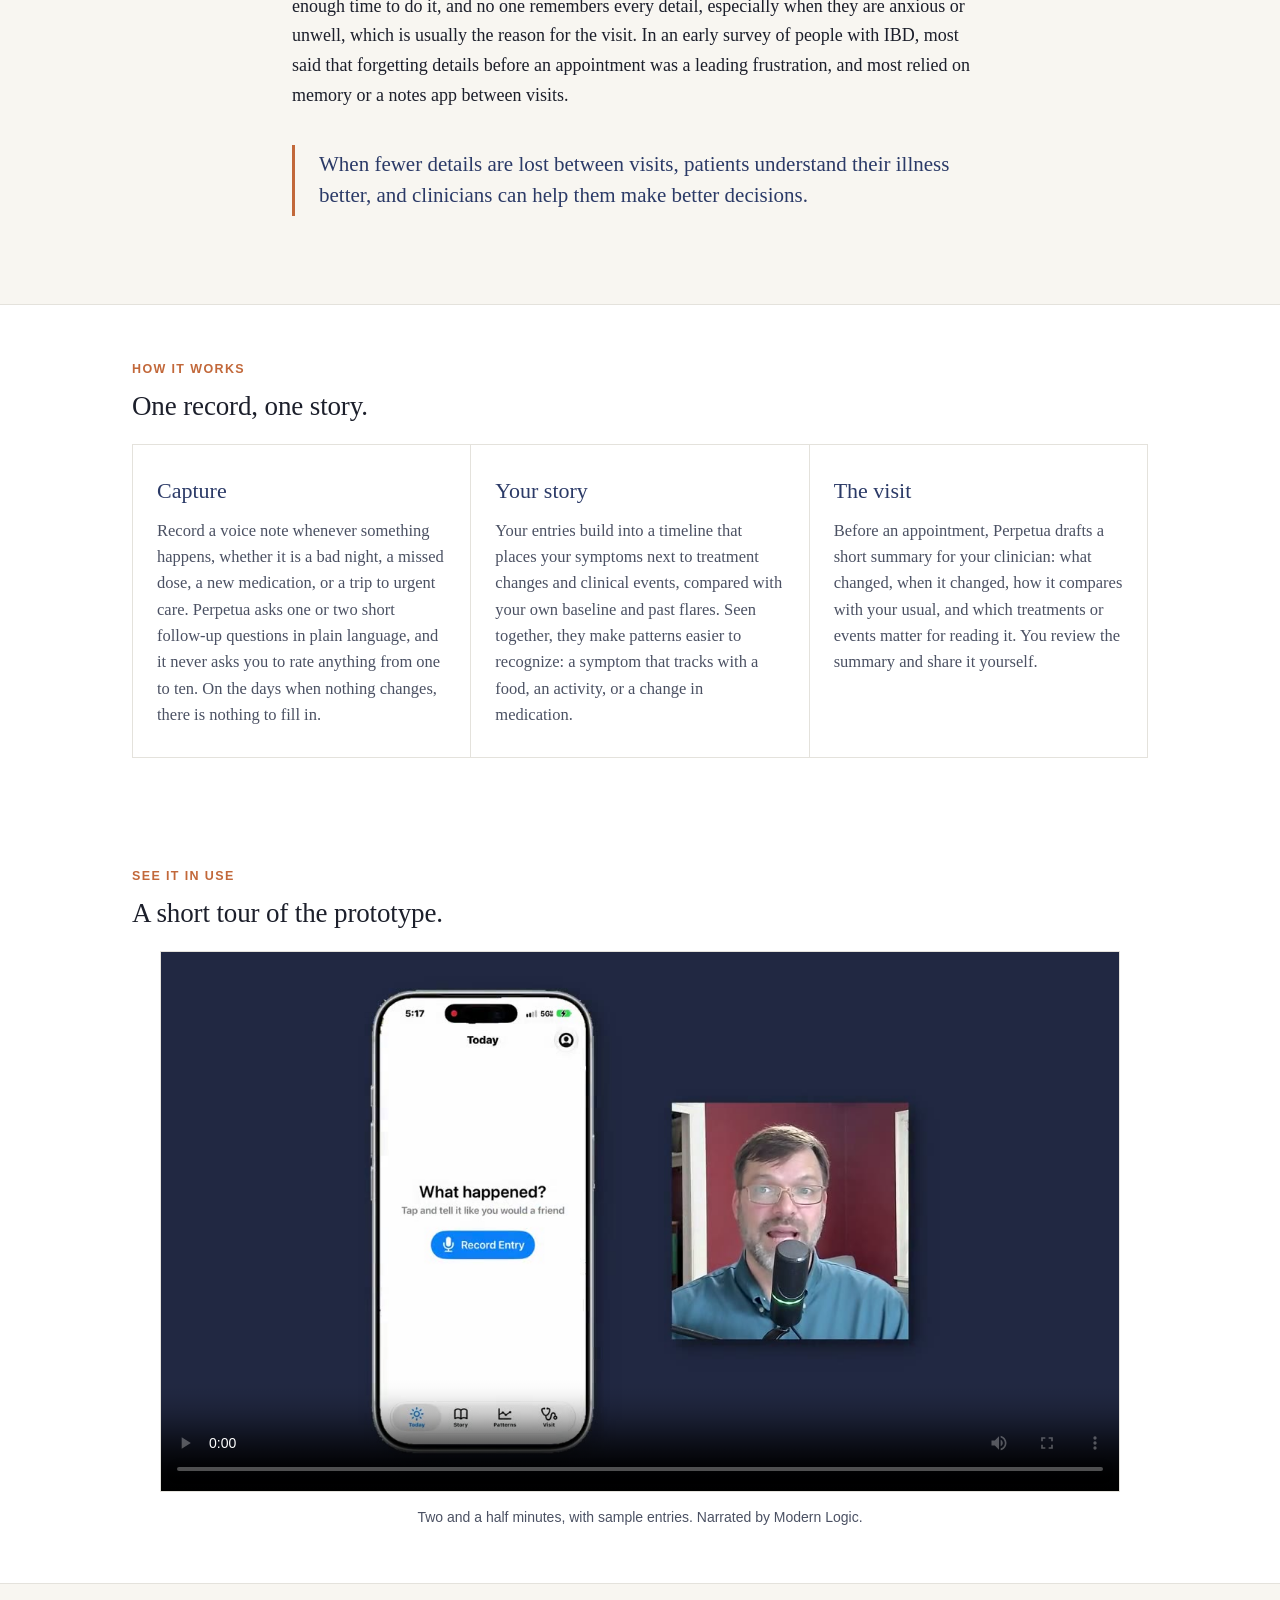
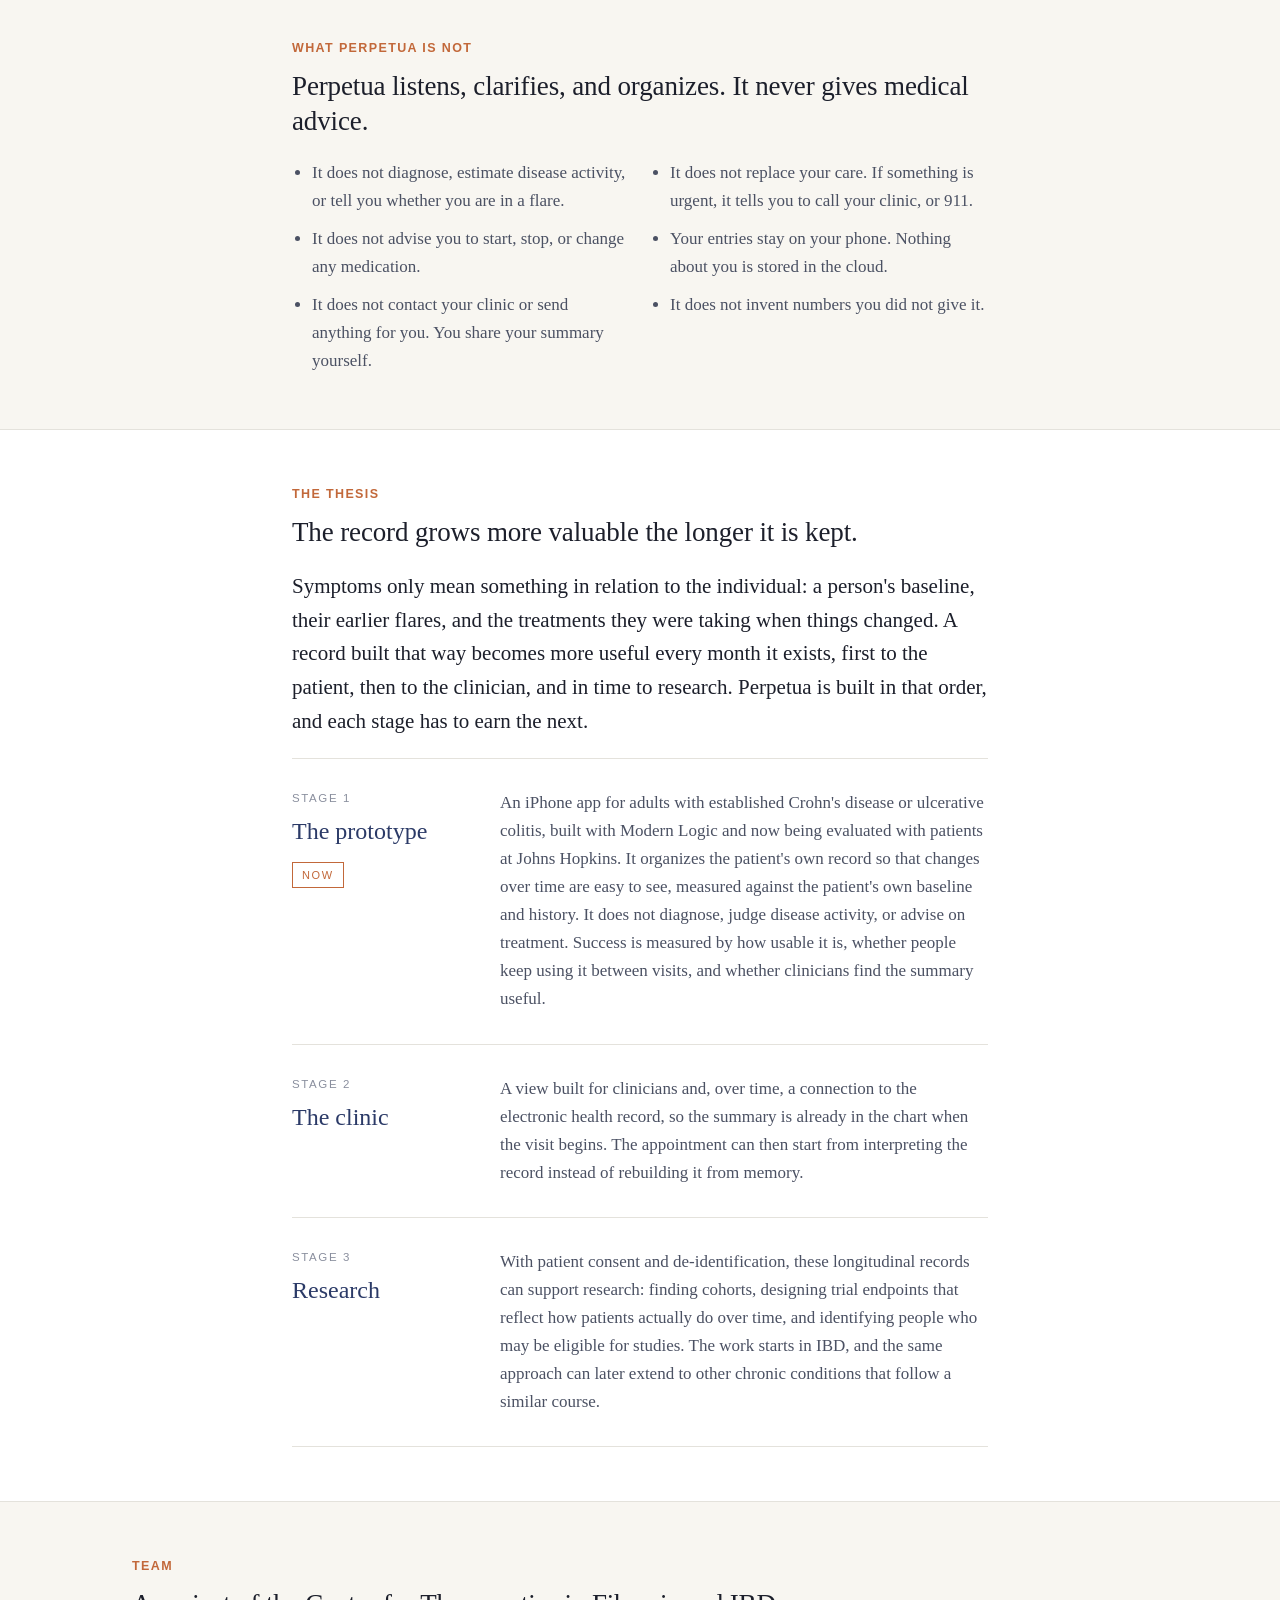
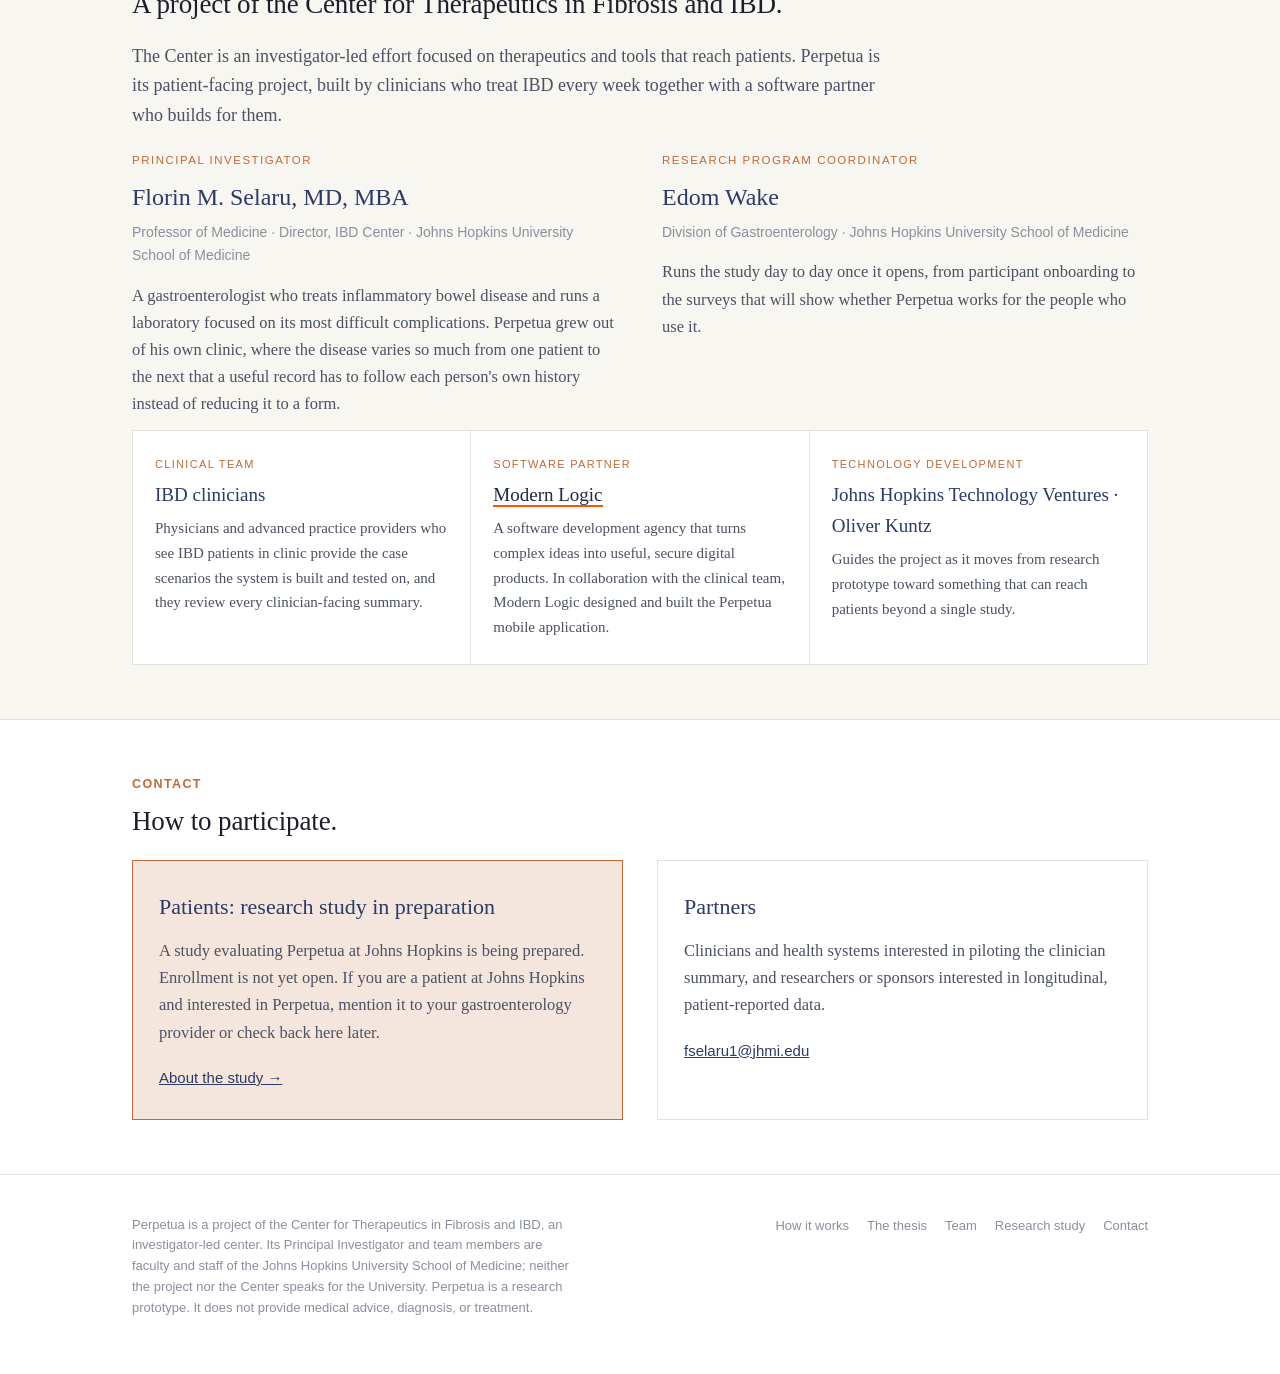
==== commit 4ae8370e: "Add files via upload" ====
--- a/index.html
+++ b/index.html
@@ -81,6 +81,17 @@
       <div><h4>Your story</h4><p>Your entries build into a timeline that places your symptoms next to treatment changes and clinical events, compared with your own baseline and past flares. Seen together, they make patterns easier to recognize: a symptom that tracks with a food, an activity, or a change in medication.</p></div>
       <div><h4>The visit</h4><p>Before an appointment, Perpetua drafts a short summary for your clinician: what changed, when it changed, how it compares with your usual, and which treatments or events matter for reading it. You review the summary and share it yourself.</p></div>
     </div>
+  </div>
+</section>
+
+<section class="tour" id="tour">
+  <div class="wrap">
+    <h3>See it in use</h3>
+    <h2>A short tour of the prototype.</h2>
+    <video controls preload="metadata" playsinline poster="assets/perpetua-app-tour.jpg">
+      <source src="assets/perpetua-app-tour.mp4" type="video/mp4">
+    </video>
+    <p class="muted cap">Two and a half minutes, with sample entries. Narrated by Modern Logic.</p>
   </div>
 </section>
 
--- a/styles.css
+++ b/styles.css
@@ -132,6 +132,10 @@
 footer .f p { max-width: 62ch; margin: 0; line-height: 1.6; }
 footer nav a { color: var(--ink-faint); text-decoration: none; margin-left: 18px; }
 
+/* app tour video */
+.tour video { display: block; width: 100%; max-width: 960px; margin: 8px auto 0; border: 1px solid var(--rule); background: #000; }
+.tour .cap { text-align: center; font-family: var(--sans); font-size: 14px; margin: 14px 0 0; }
+
 @media (max-width: 860px) {
   .hero-grid, .people, .ways, .ing, .team { grid-template-columns: 1fr; }
   .hero h1 { font-size: 36px; } .arc { flex-direction: column; } .arc div { border-right: 0; border-bottom: 1px solid var(--rule); }
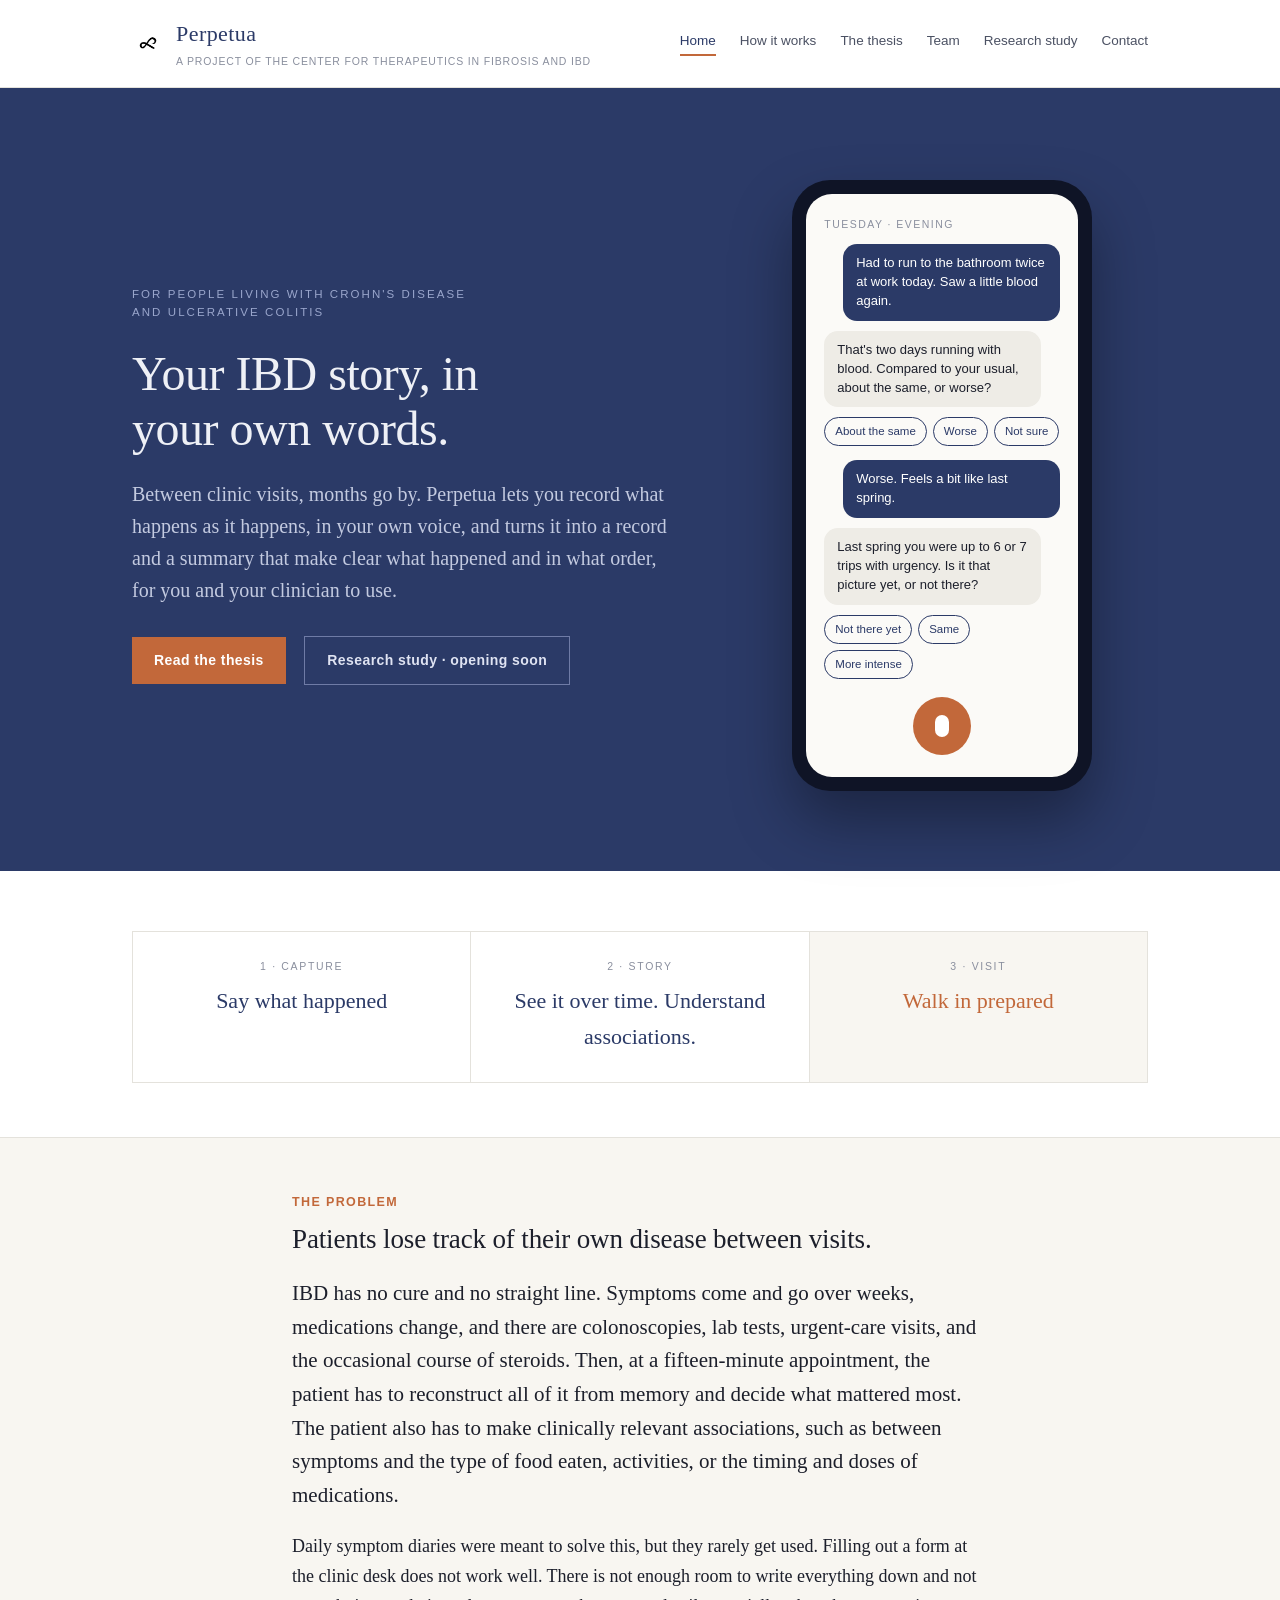
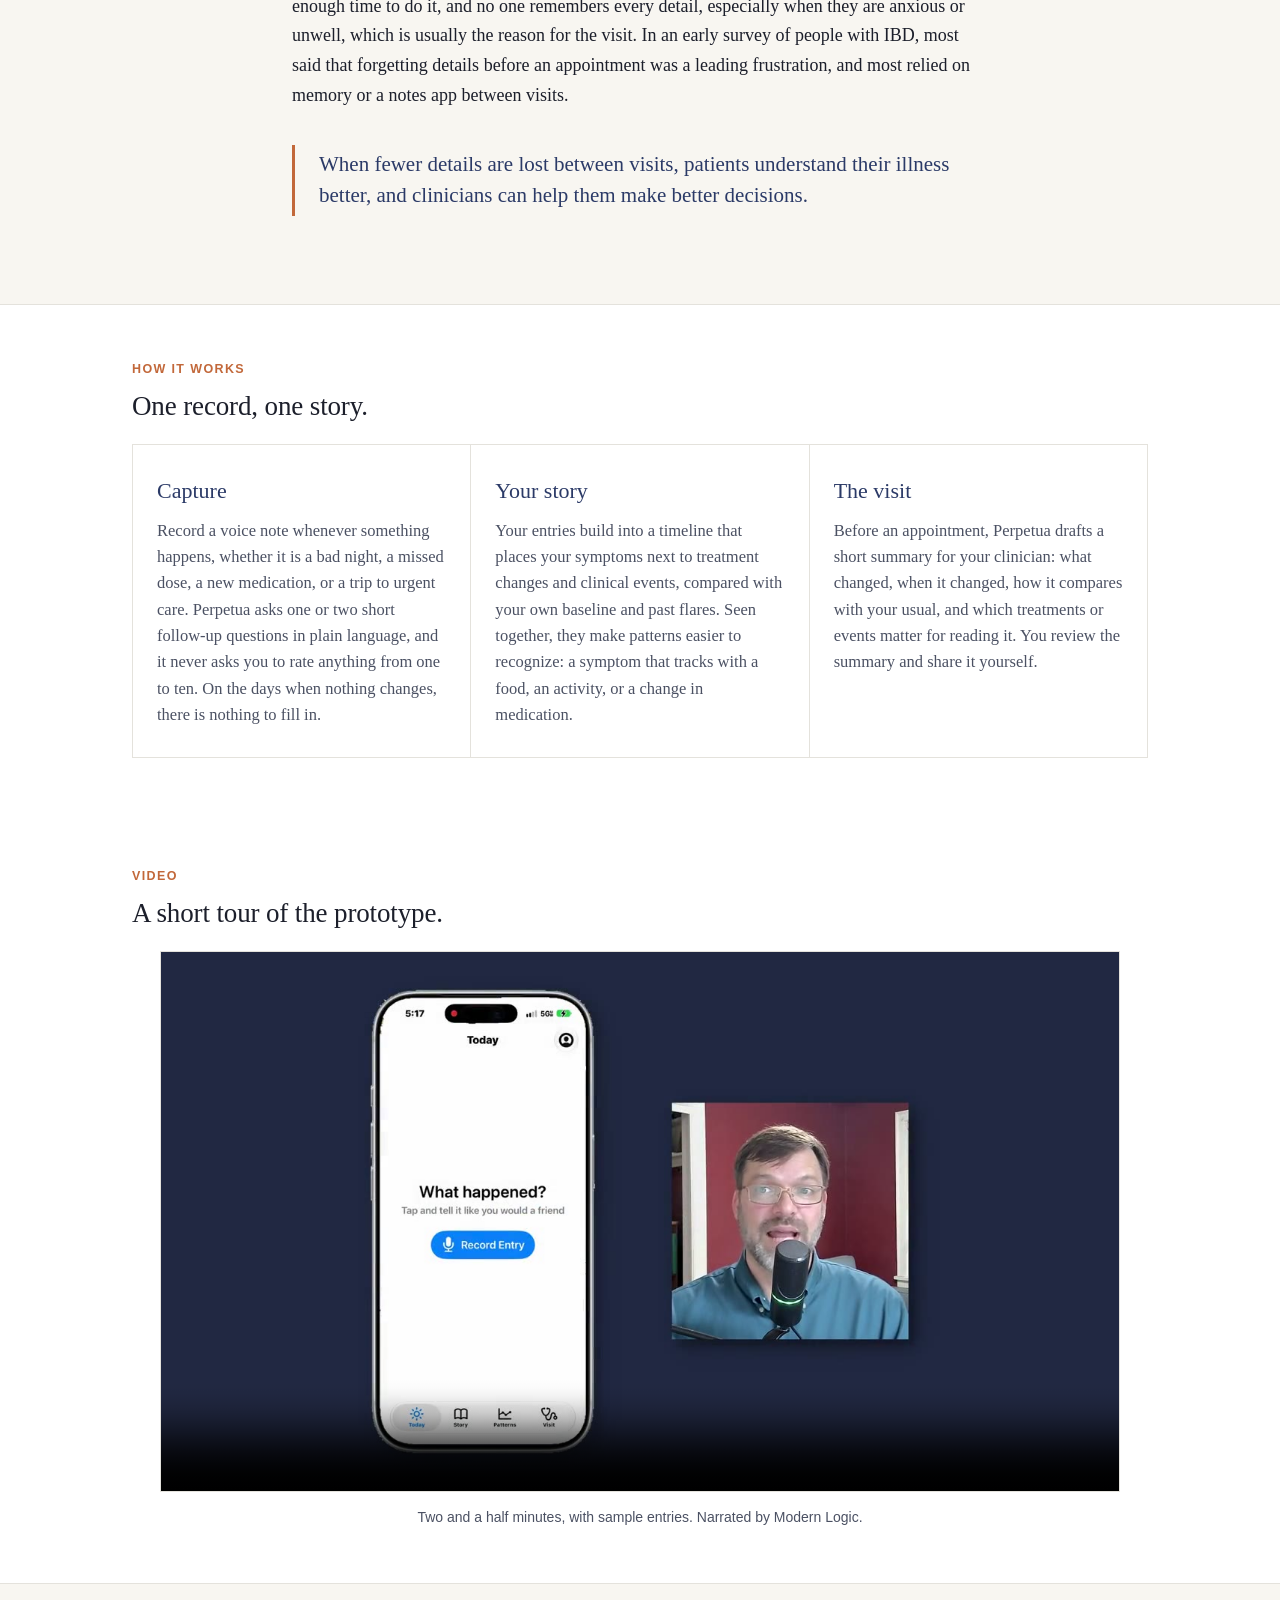
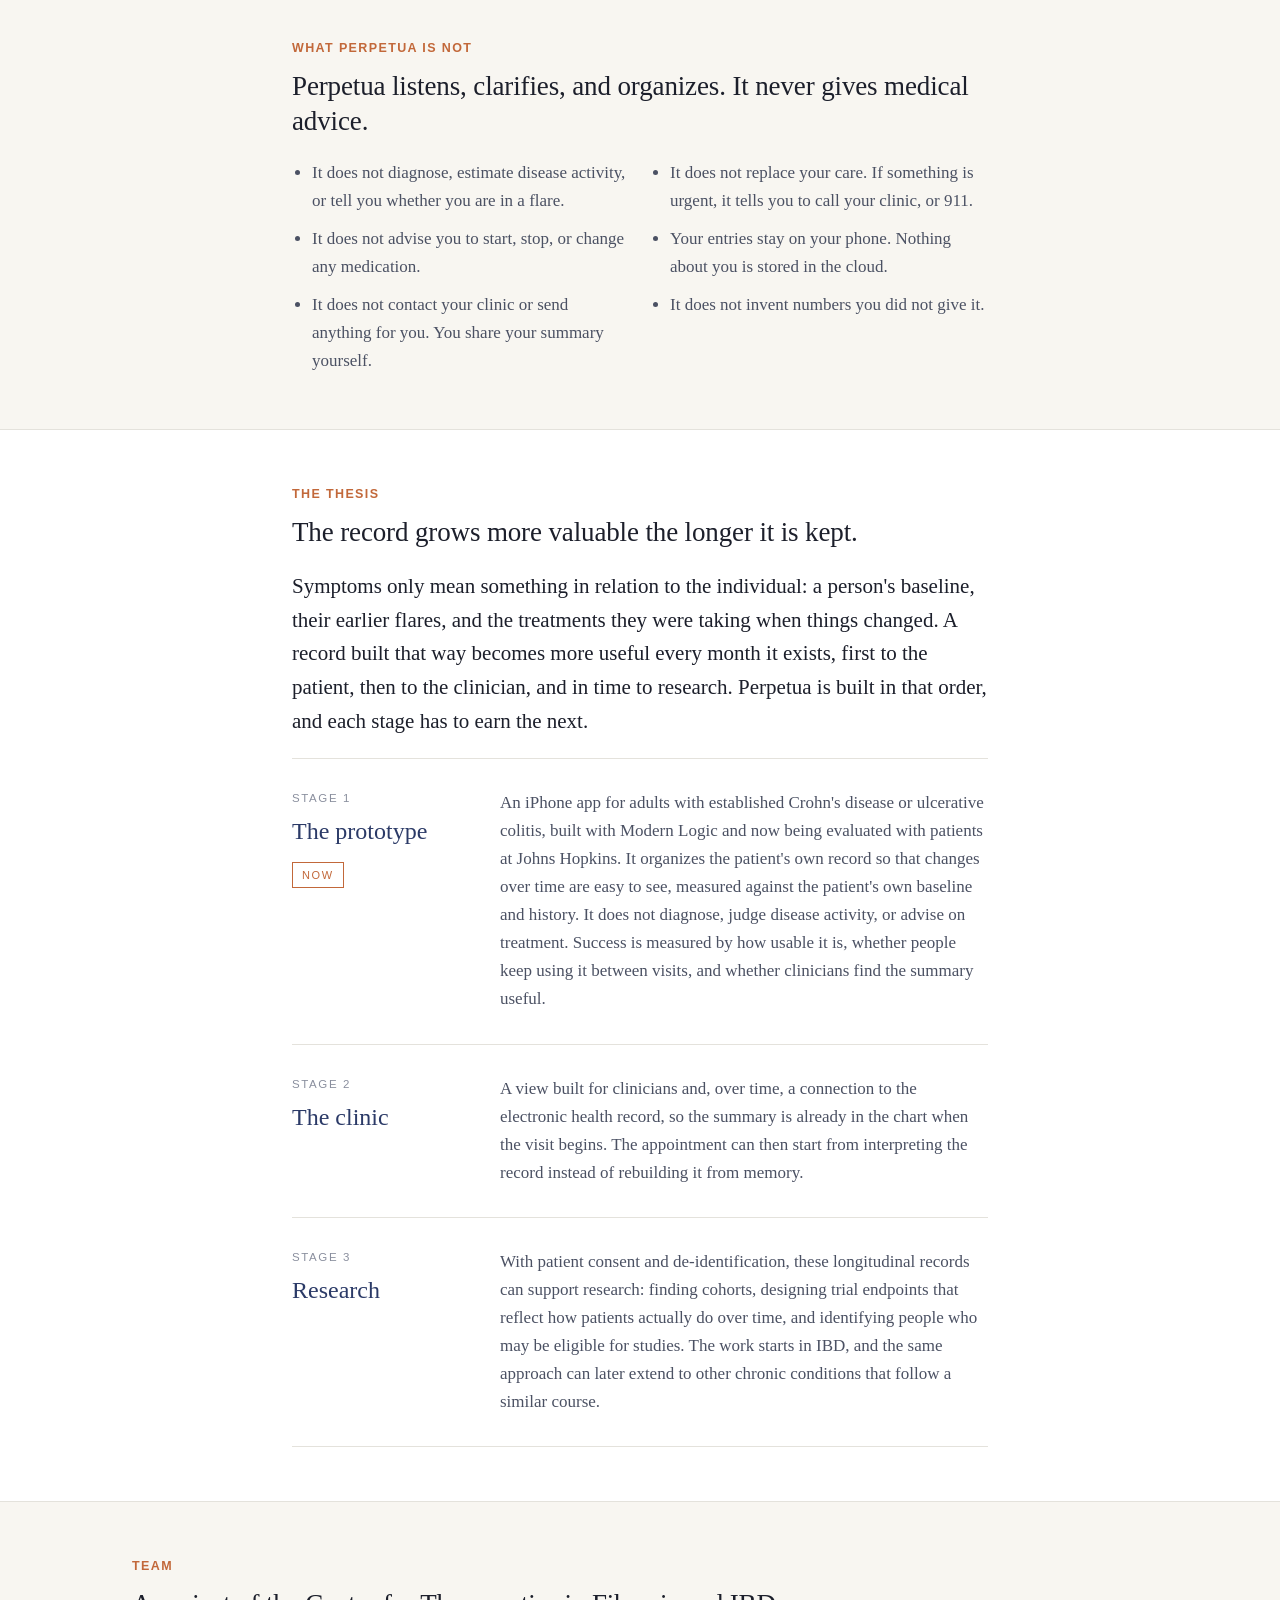
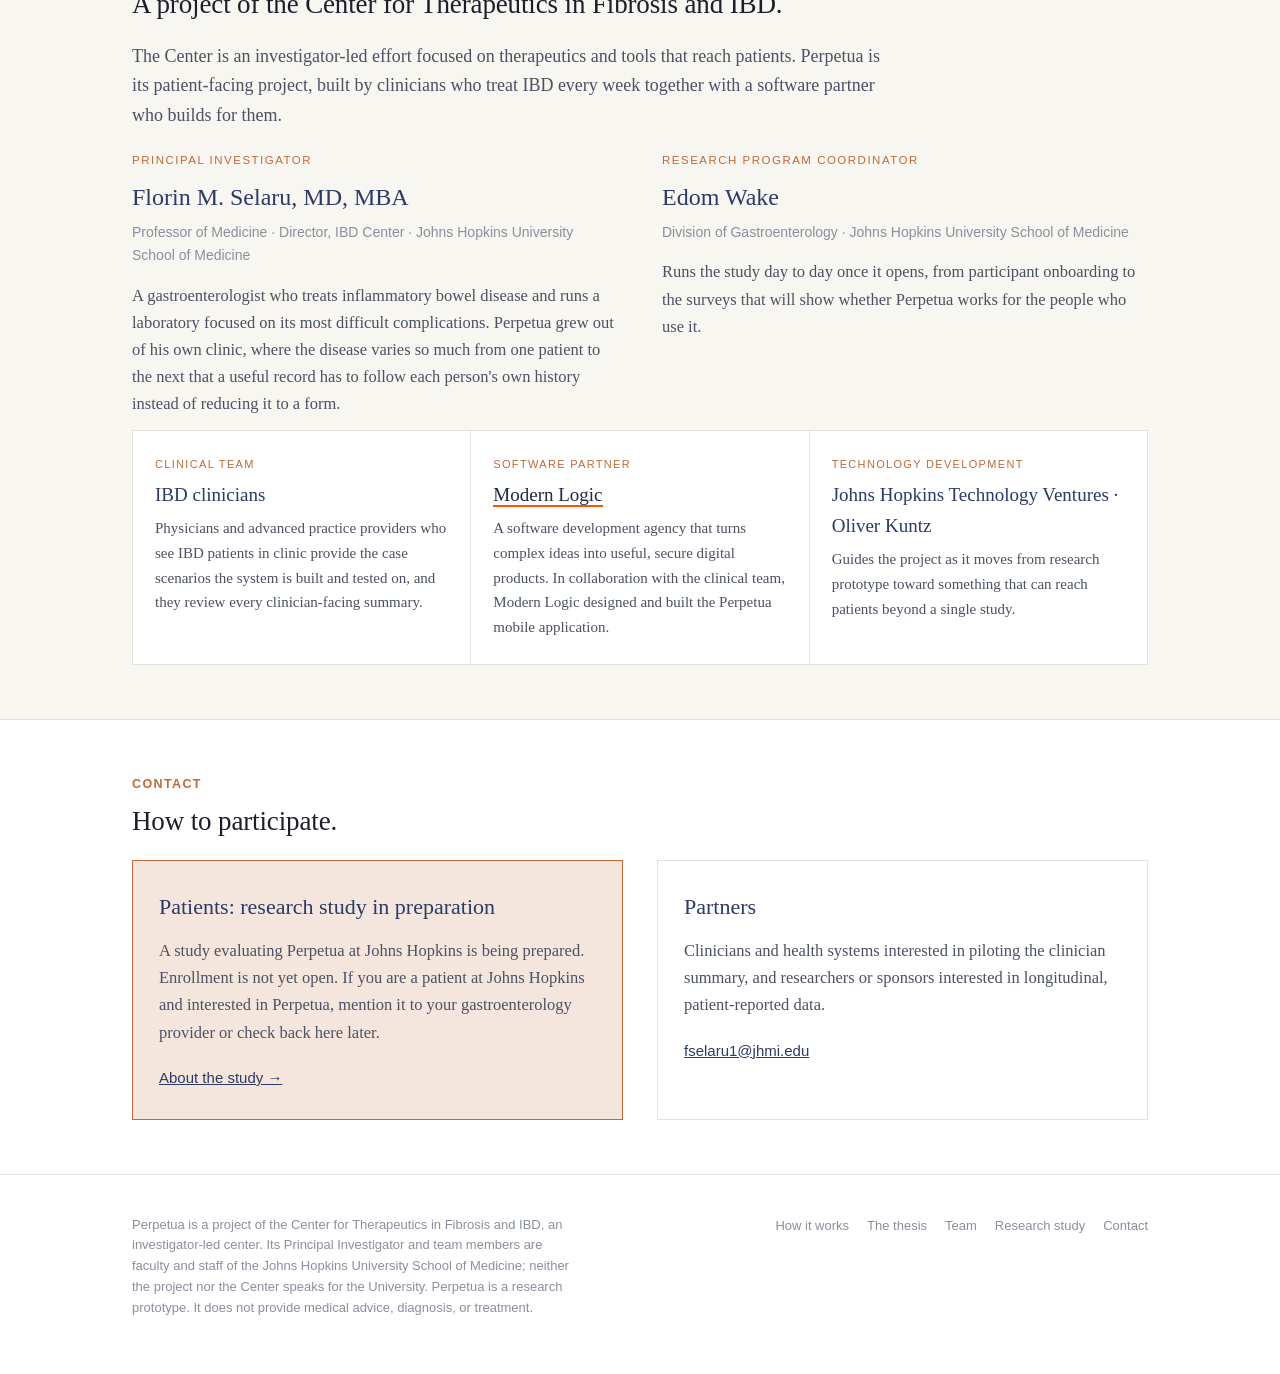
==== commit 4eaffcc2: "Add files via upload" ====
--- a/index.html
+++ b/index.html
@@ -86,7 +86,7 @@
 
 <section class="tour" id="tour">
   <div class="wrap">
-    <h3>See it in use</h3>
+    <h3>Video</h3>
     <h2>A short tour of the prototype.</h2>
     <video controls preload="metadata" playsinline poster="assets/perpetua-app-tour.jpg">
       <source src="assets/perpetua-app-tour.mp4" type="video/mp4">
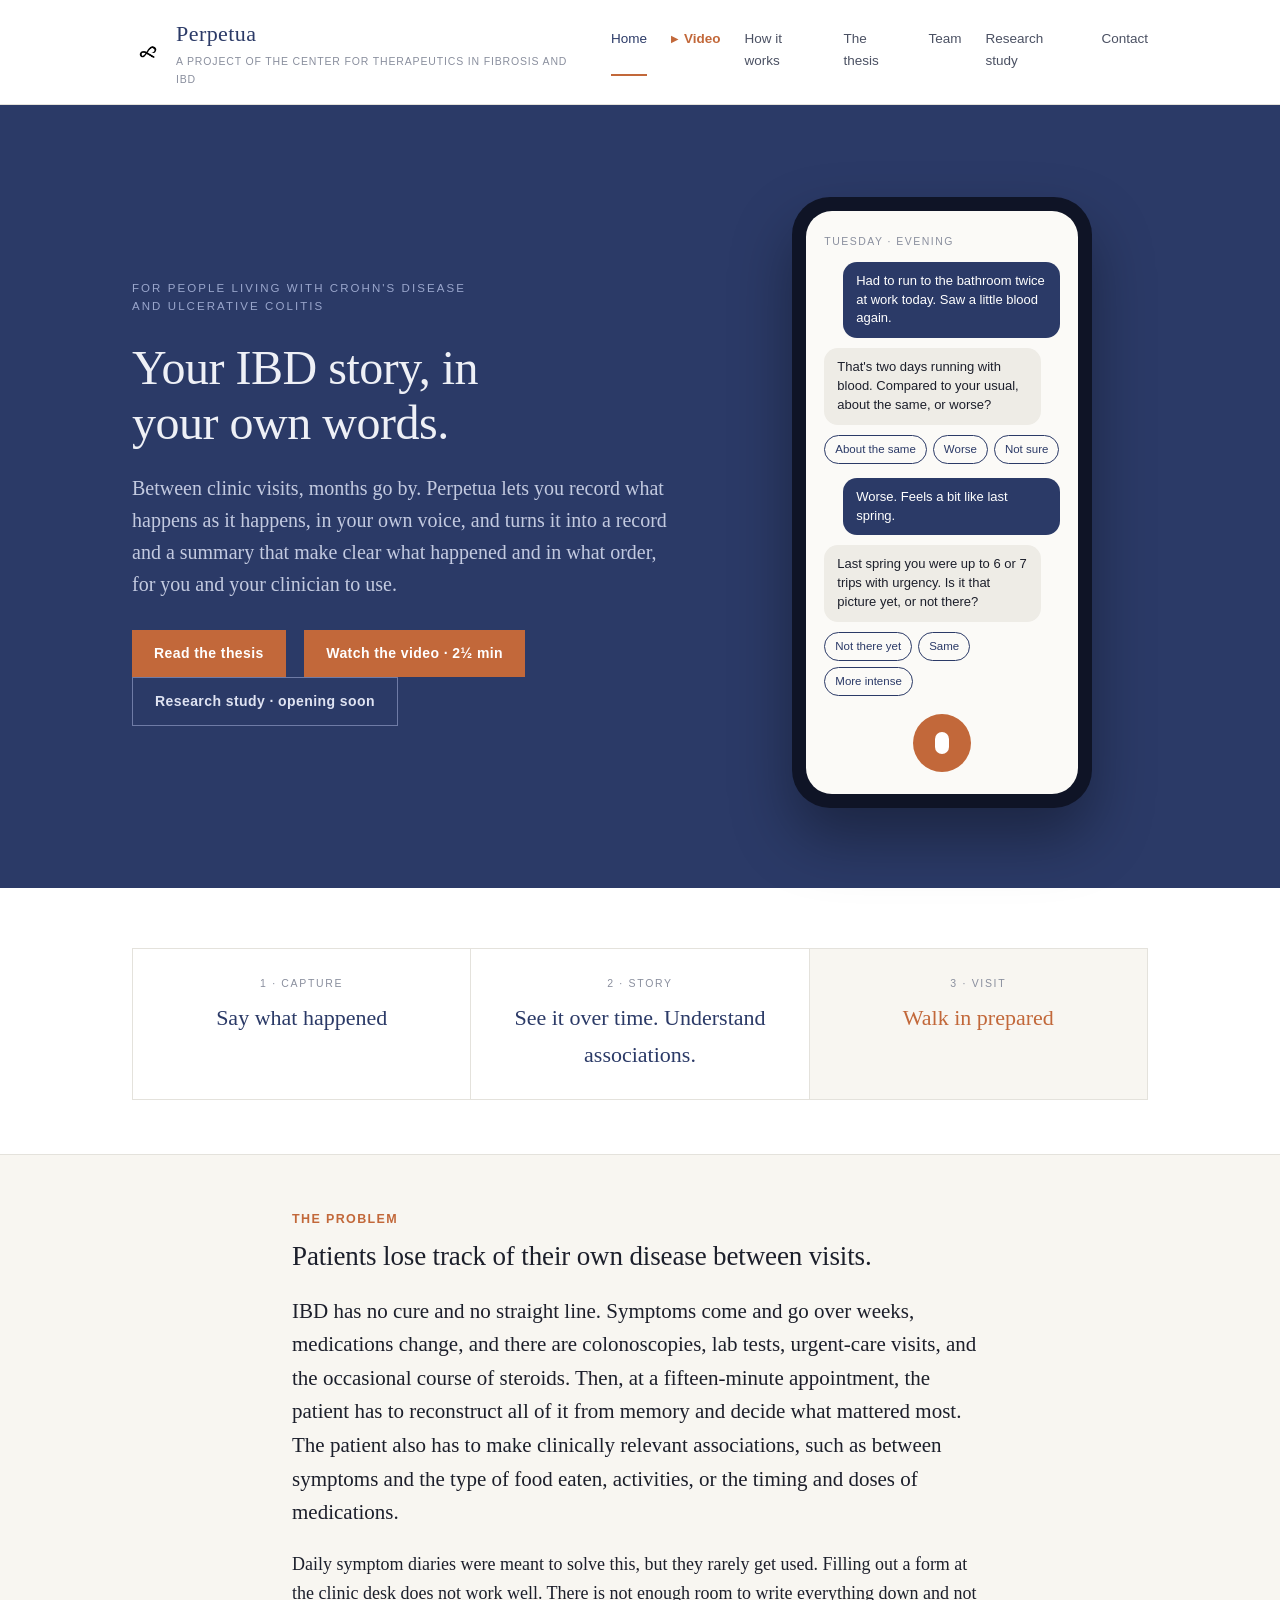
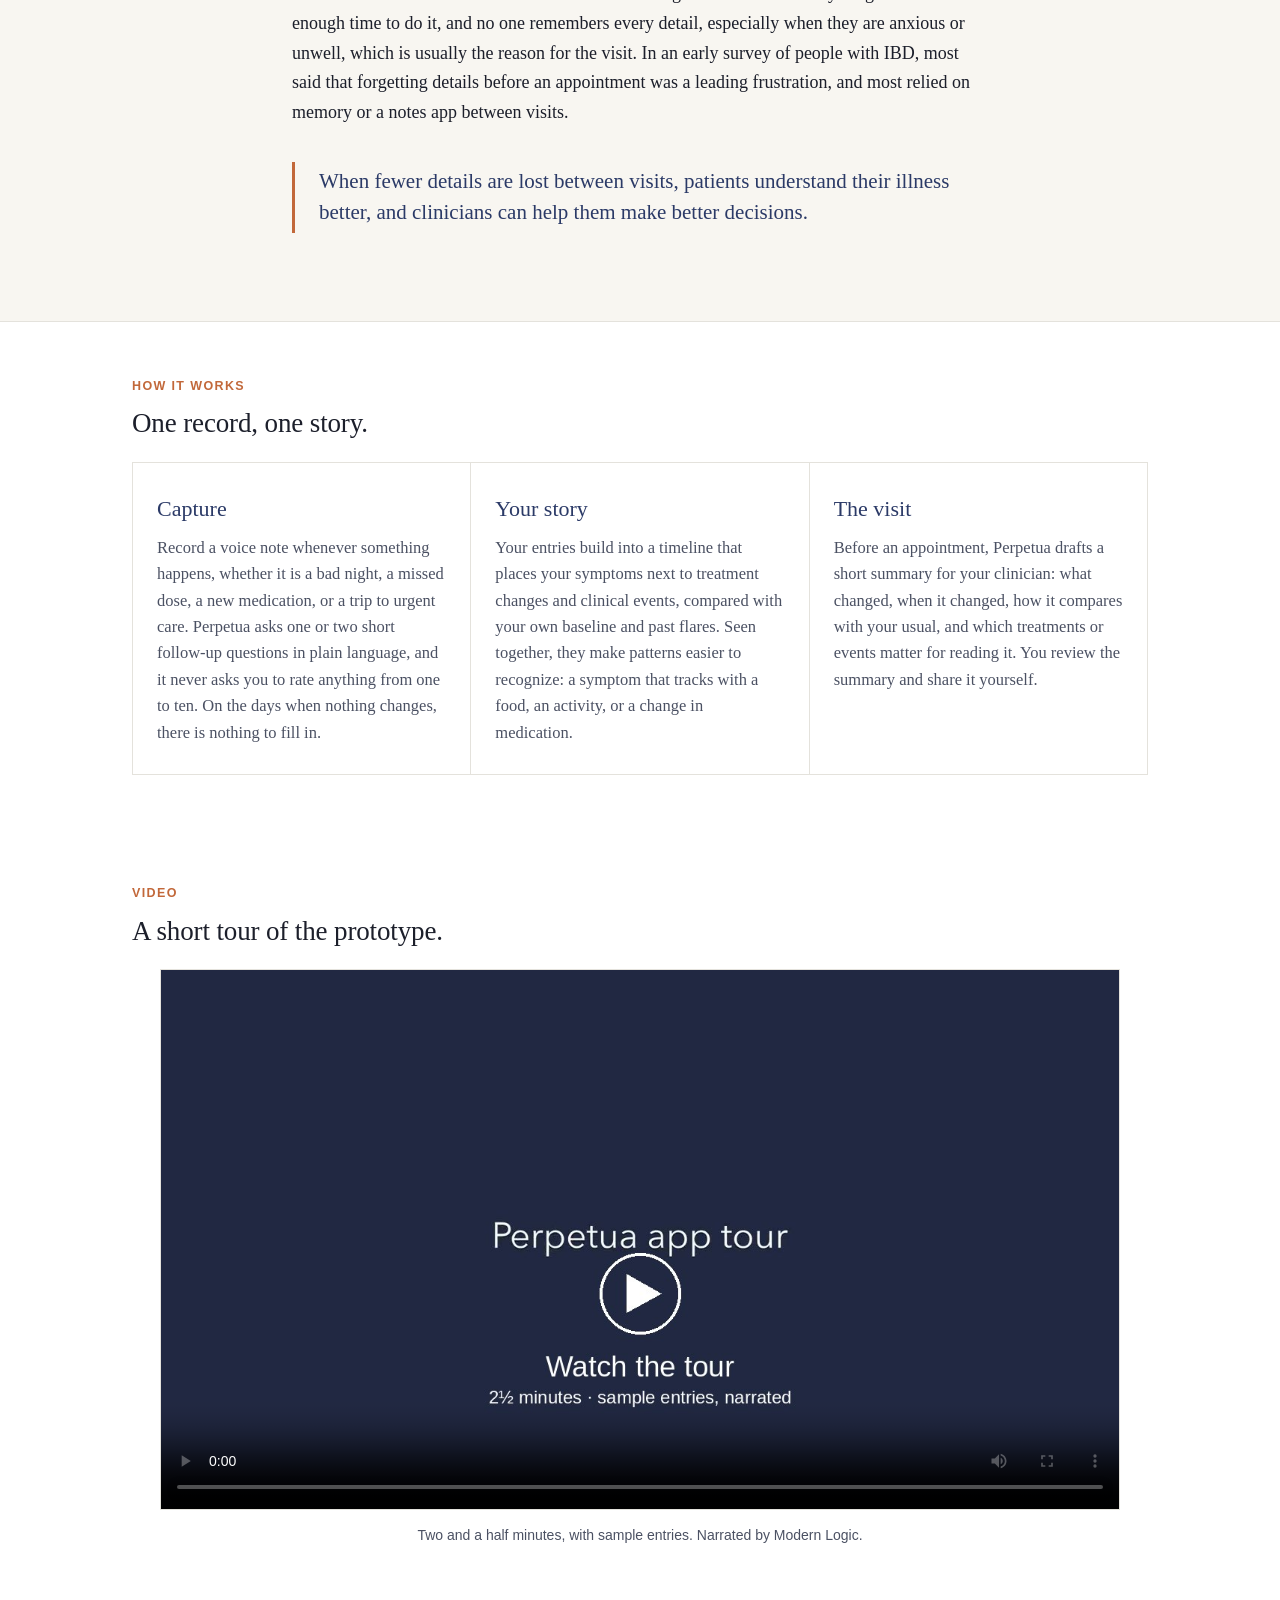
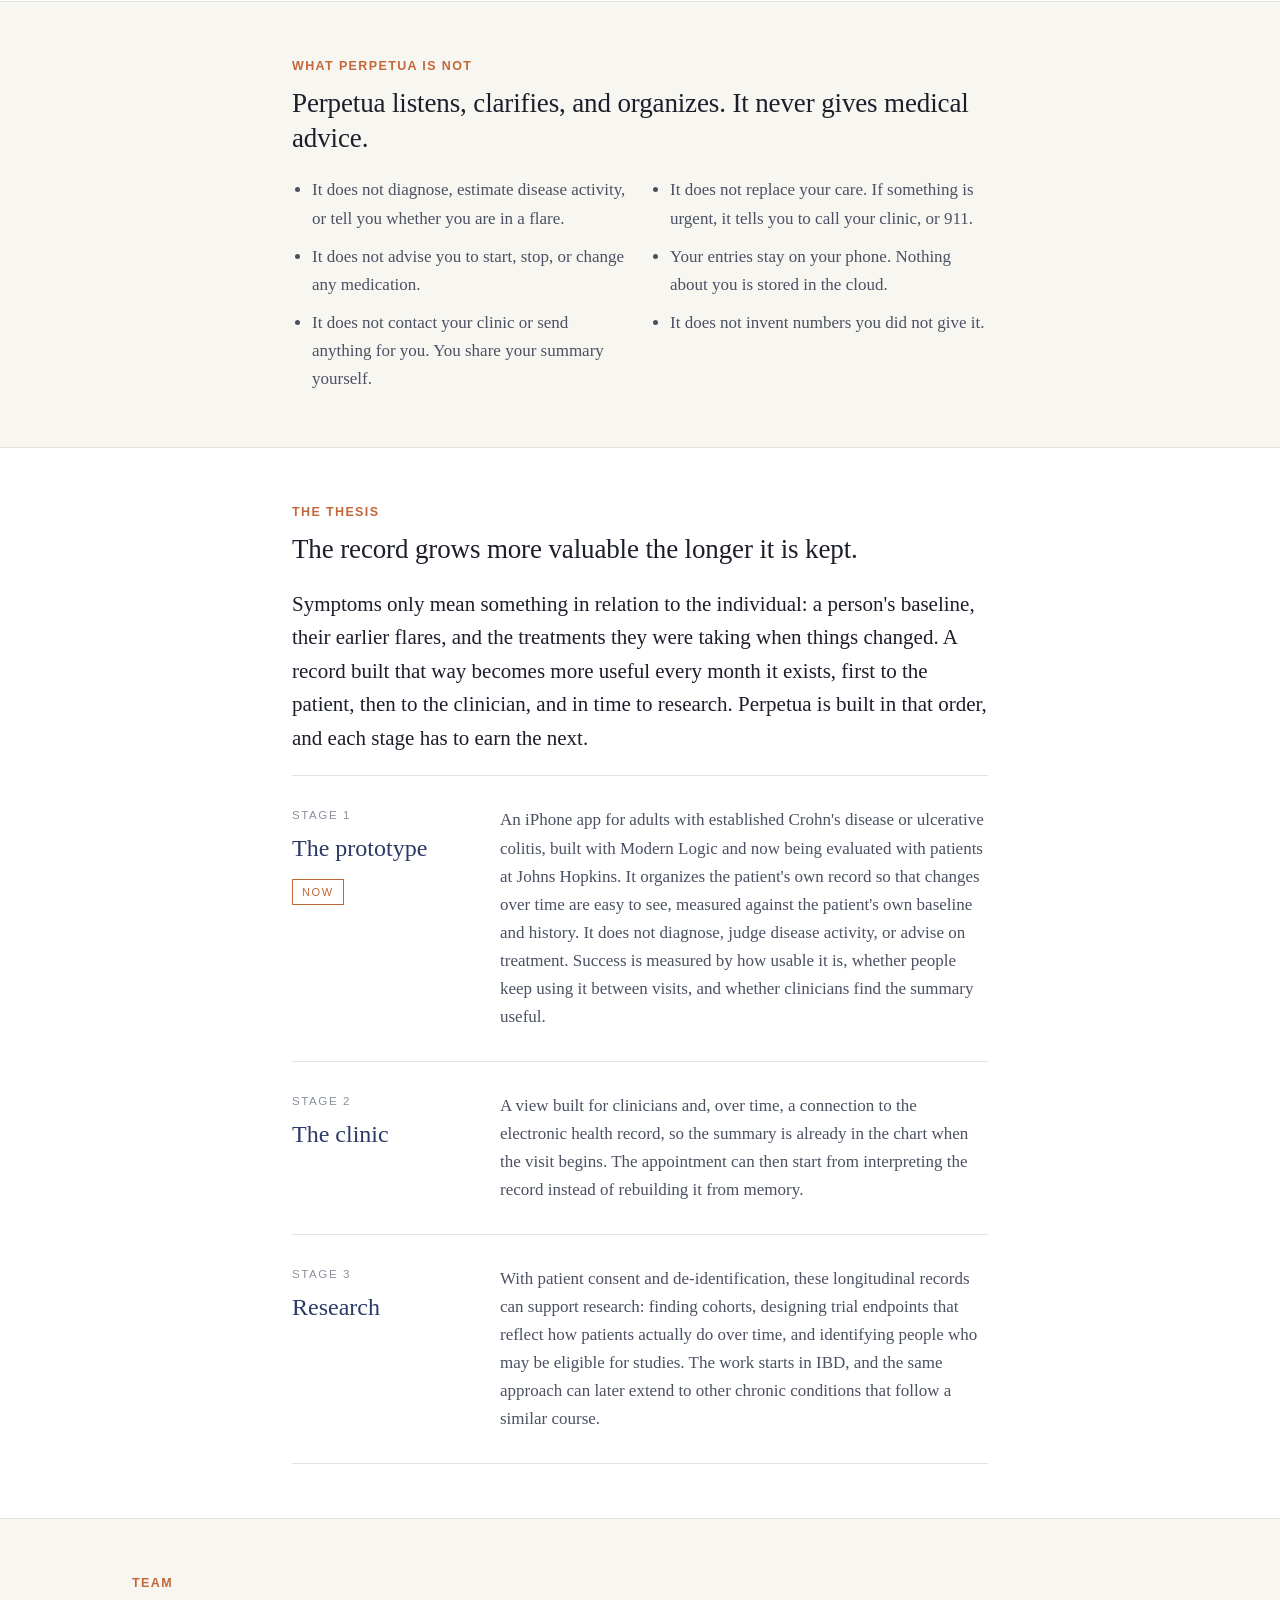
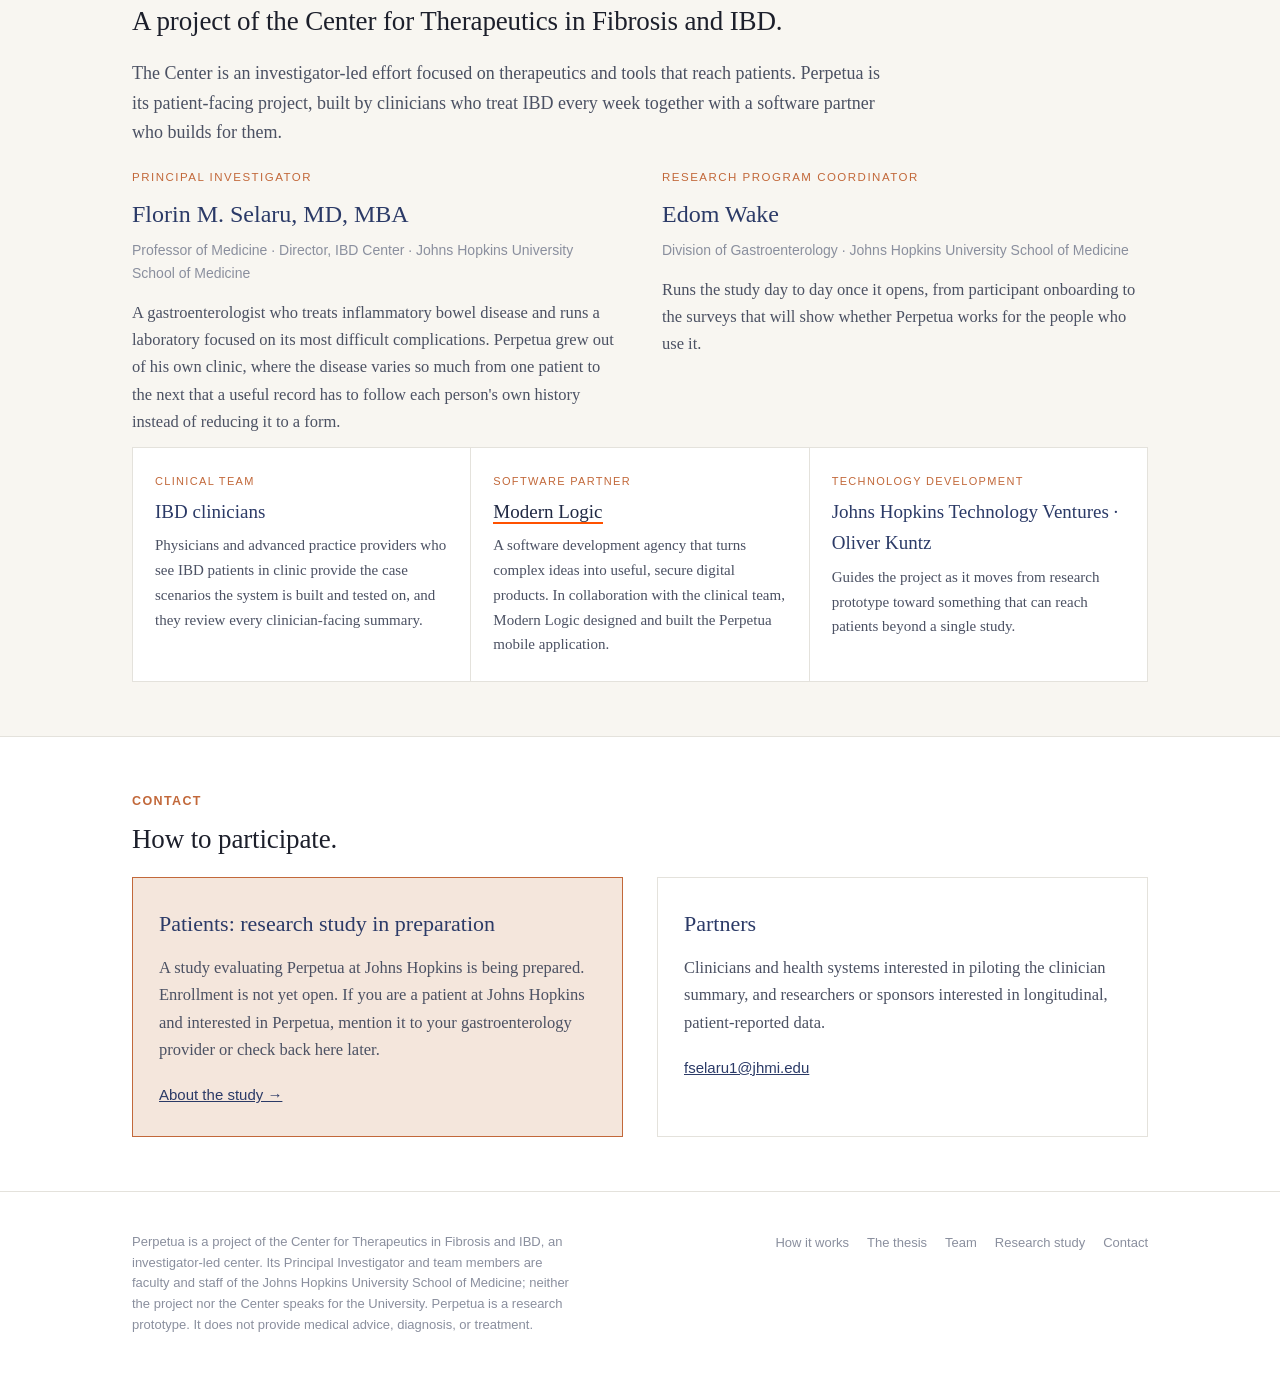
==== commit ff052cbc: "Add files via upload" ====
--- a/index.html
+++ b/index.html
@@ -19,6 +19,7 @@
     </a>
     <nav class="site">
       <a href="index.html" class="on">Home</a>
+      <a href="index.html#tour" class="vid">Video</a>
       <a href="index.html#how" >How it works</a>
       <a href="index.html#thesis" >The thesis</a>
       <a href="index.html#team" >Team</a>
@@ -35,6 +36,7 @@
       <h1>Your IBD story, in your own words.</h1>
       <p>Between clinic visits, months go by. Perpetua lets you record what happens as it happens, in your own voice, and turns it into a record and a summary that make clear what happened and in what order, for you and your clinician to use.</p>
       <a class="cta" href="#thesis">Read the thesis</a>
+      <a class="cta" href="#tour">Watch the video &middot; 2&frac12; min</a>
       <a class="cta ghost" href="study.html">Research study &middot; opening soon</a>
     </div>
     <div class="hero-art" aria-hidden="true">
--- a/styles.css
+++ b/styles.css
@@ -39,6 +39,8 @@
 nav.site a { font-family: var(--sans); font-size: 13.5px; color: var(--ink-soft); text-decoration: none; padding-bottom: 2px; border-bottom: 2px solid transparent; }
 nav.site a:hover { color: var(--deep); }
 nav.site a.on { color: var(--deep); border-bottom-color: var(--accent); }
+nav.site a.vid { color: var(--accent); font-weight: 600; }
+nav.site a.vid::before { content: "\25B6"; font-size: 9px; margin-right: 6px; position: relative; top: -1px; }
 
 /* hero */
 .hero { background: var(--deep); color: #eef0f6; padding: 92px 0 80px; }
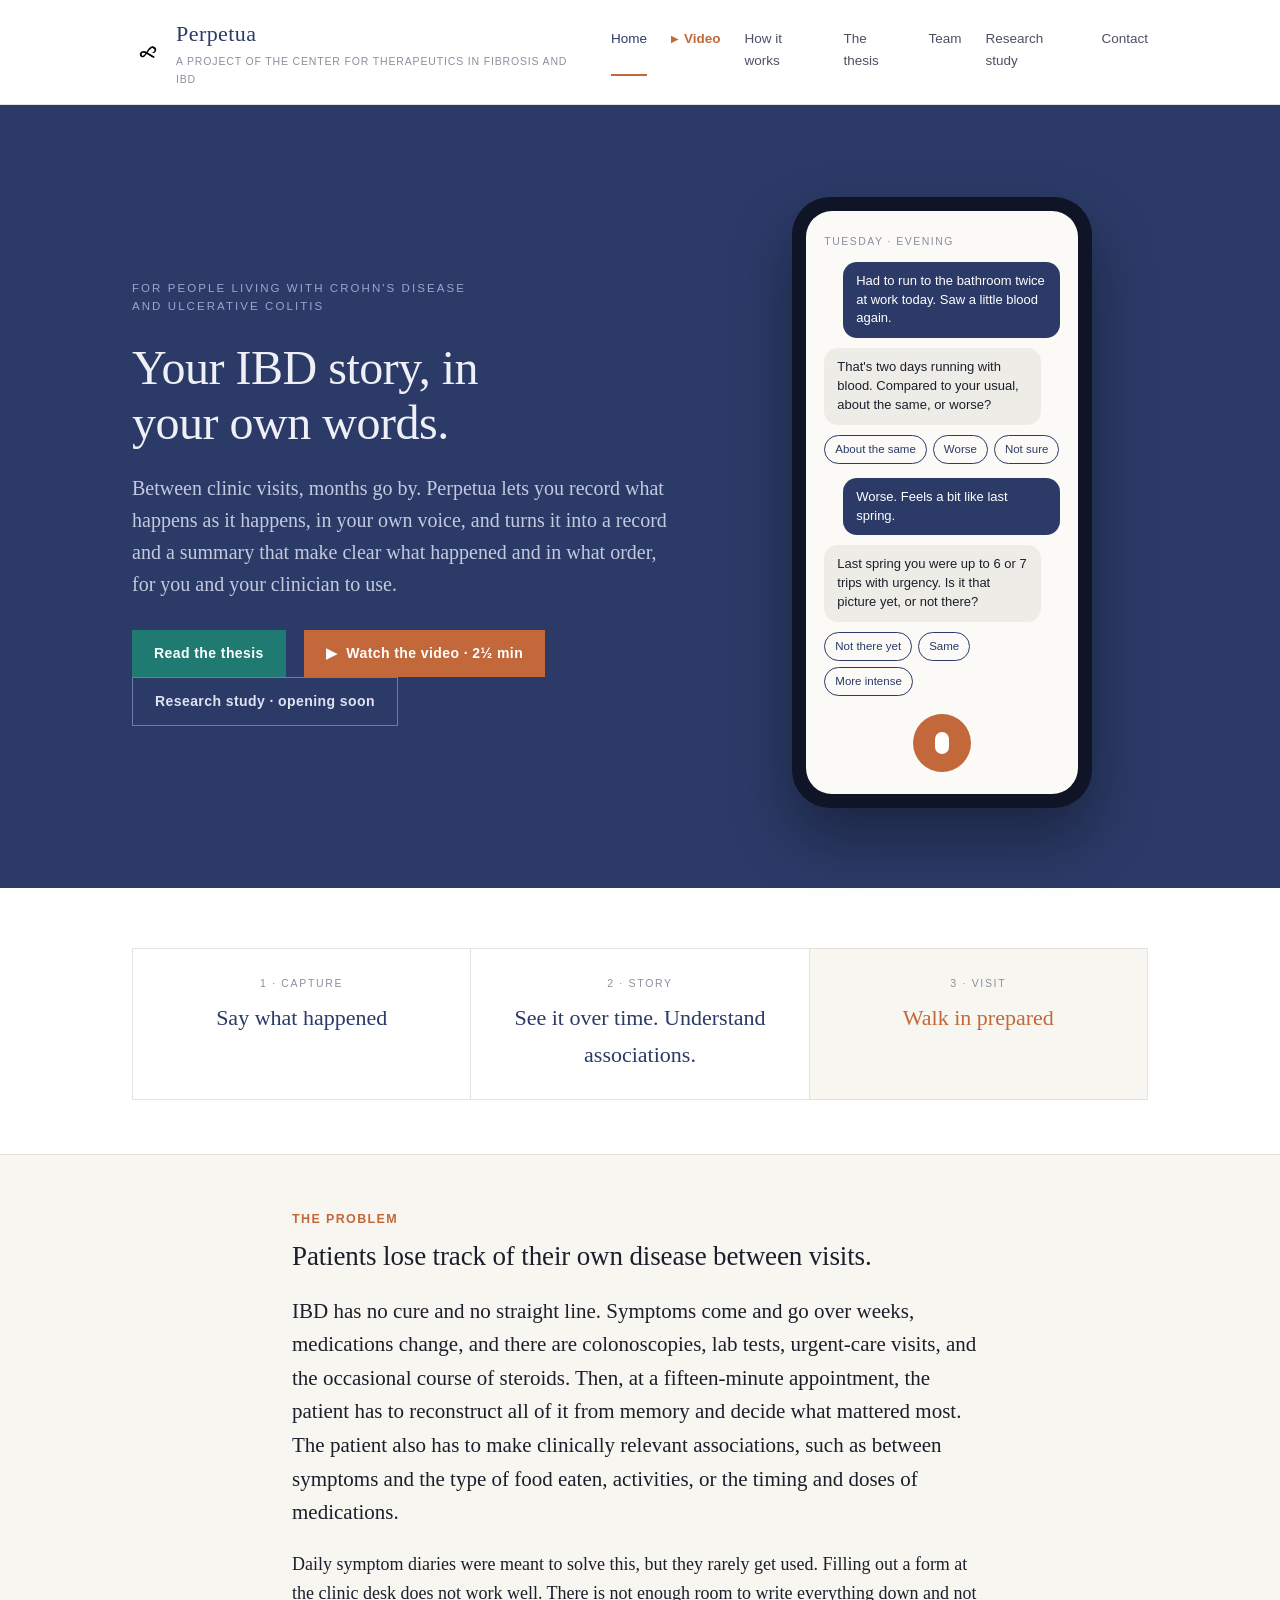
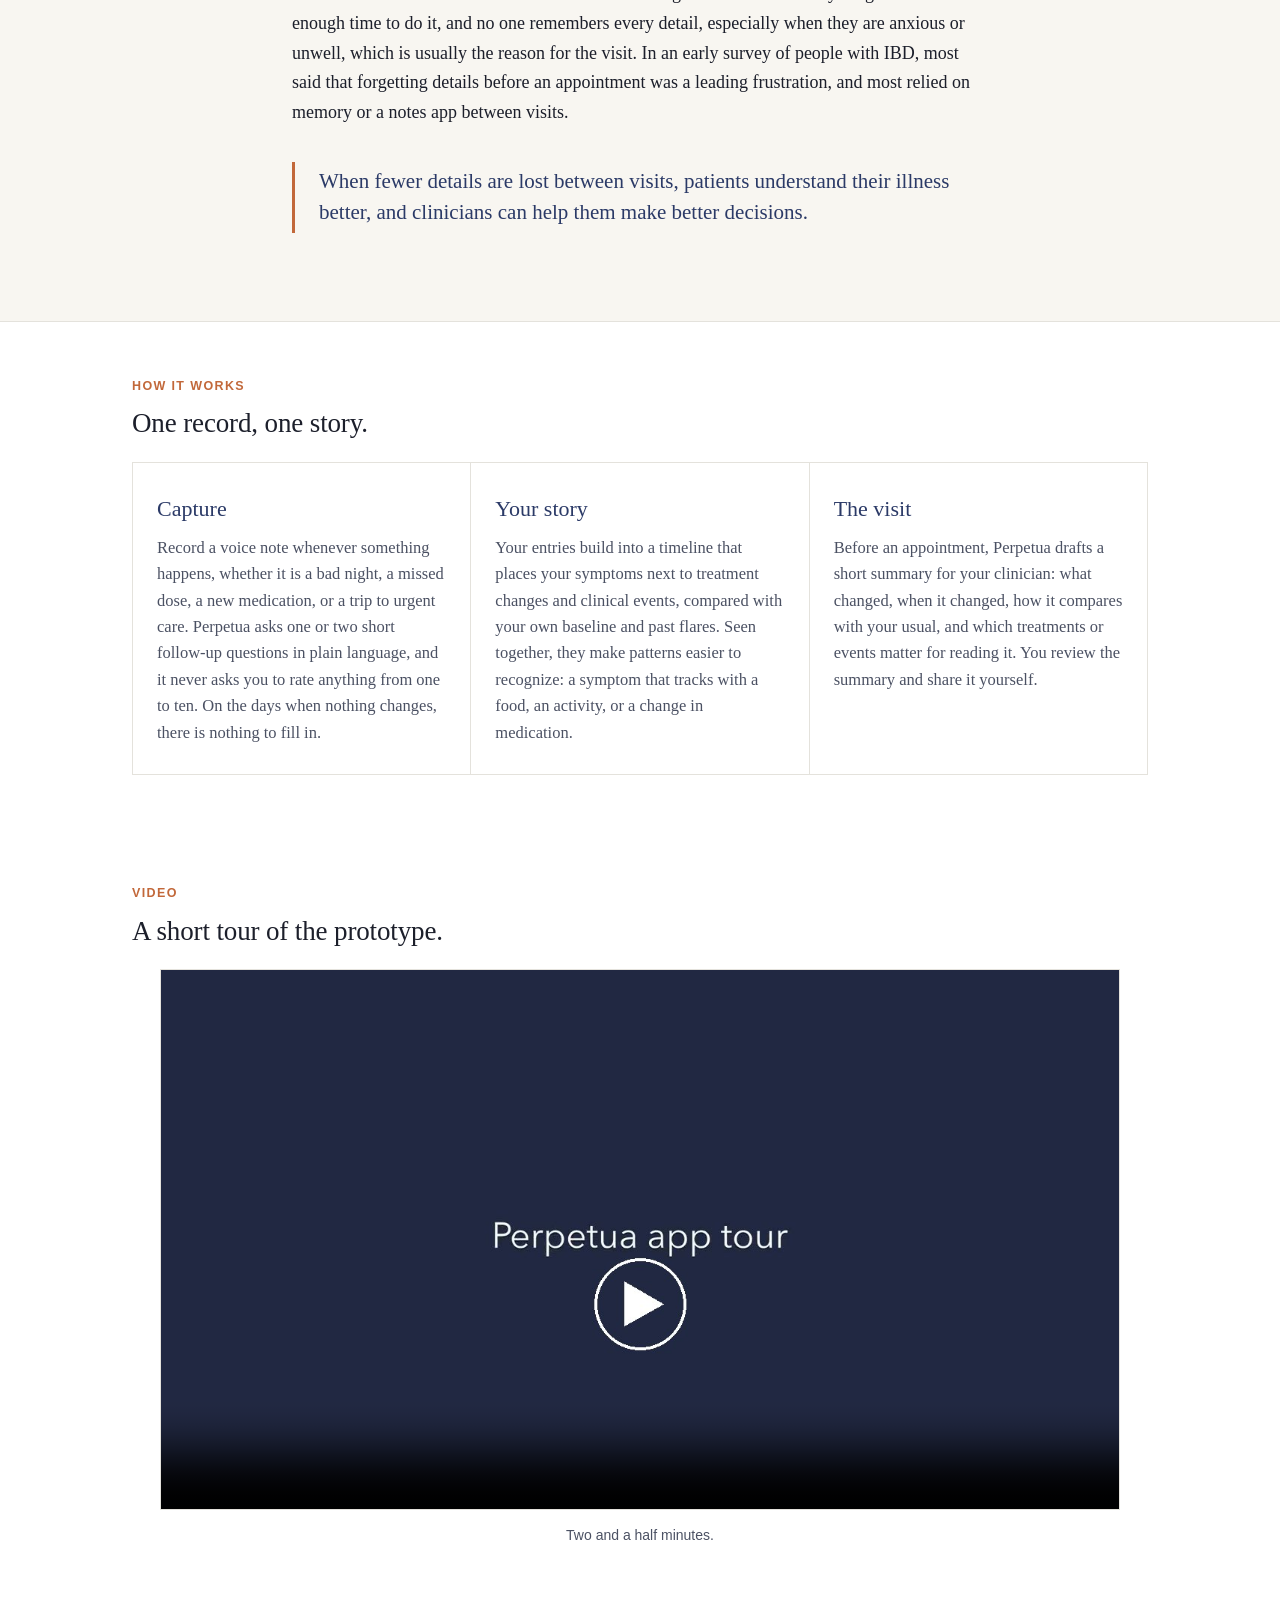
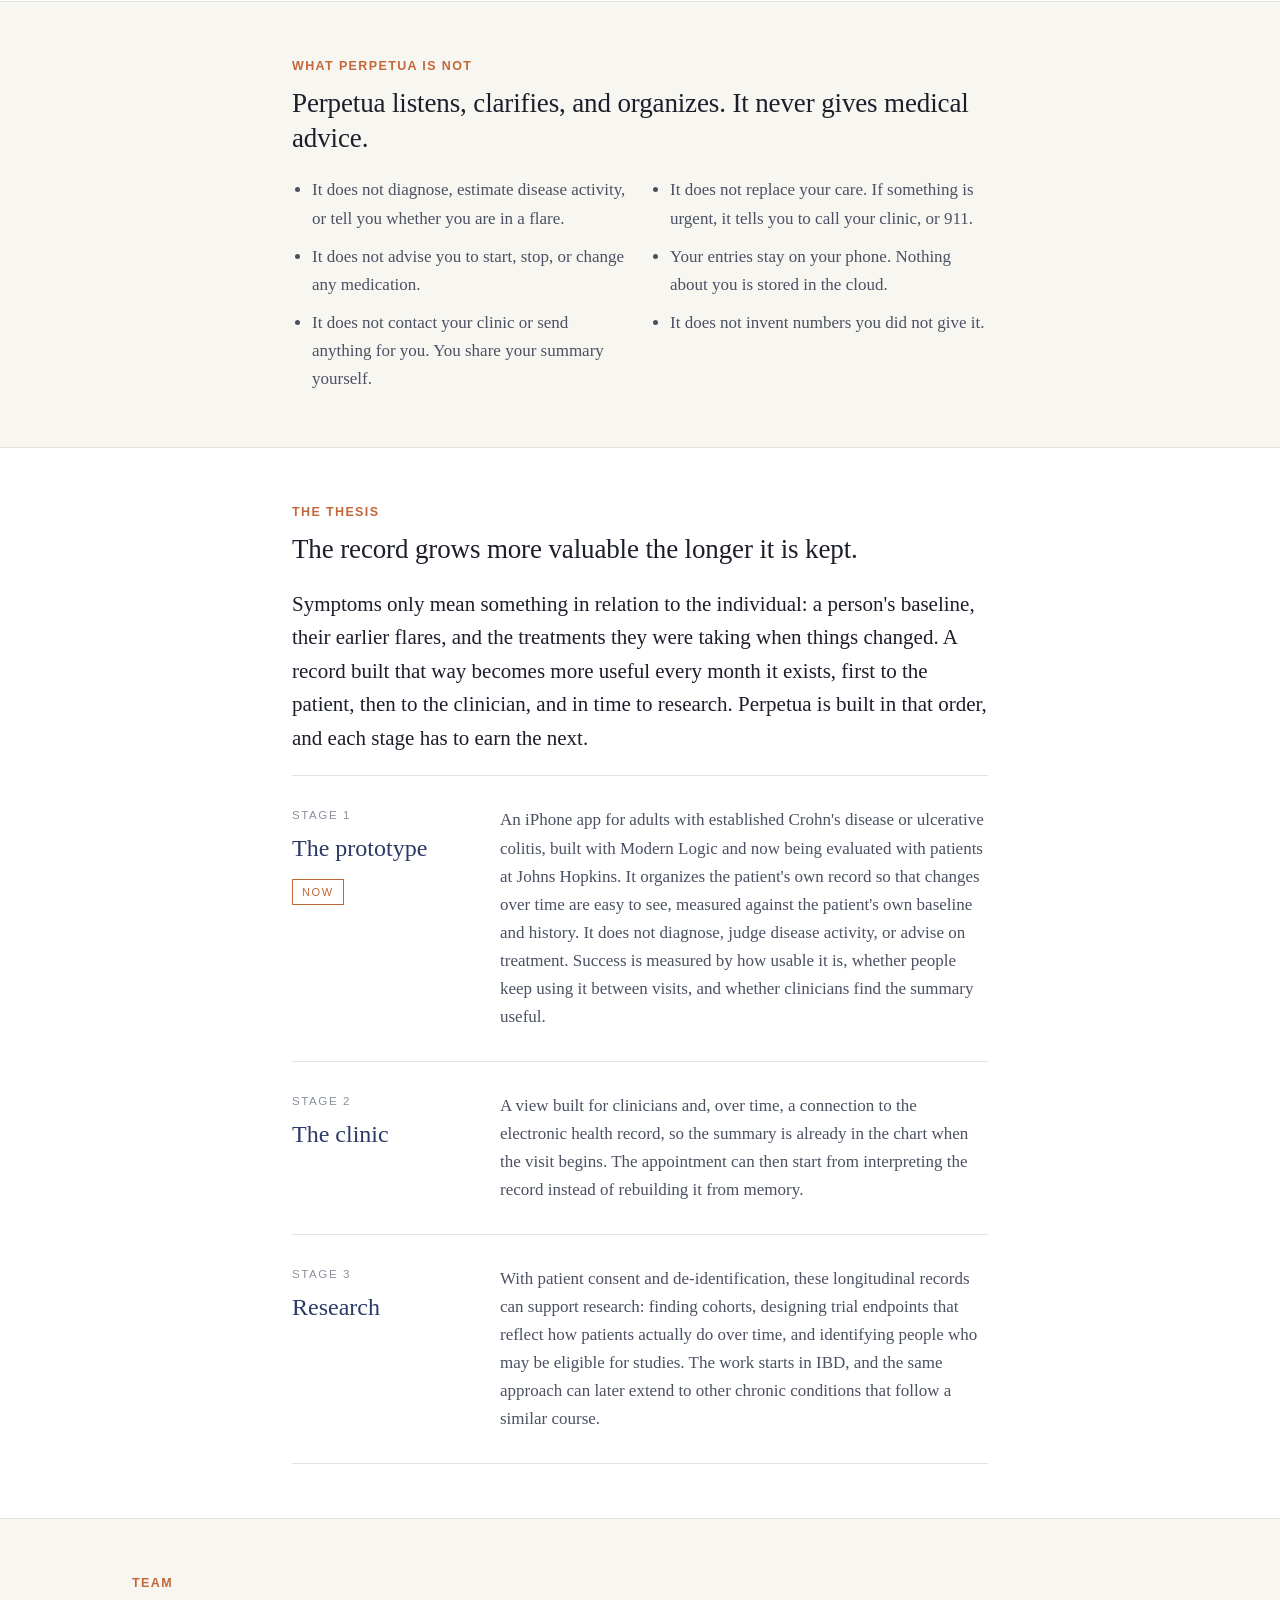
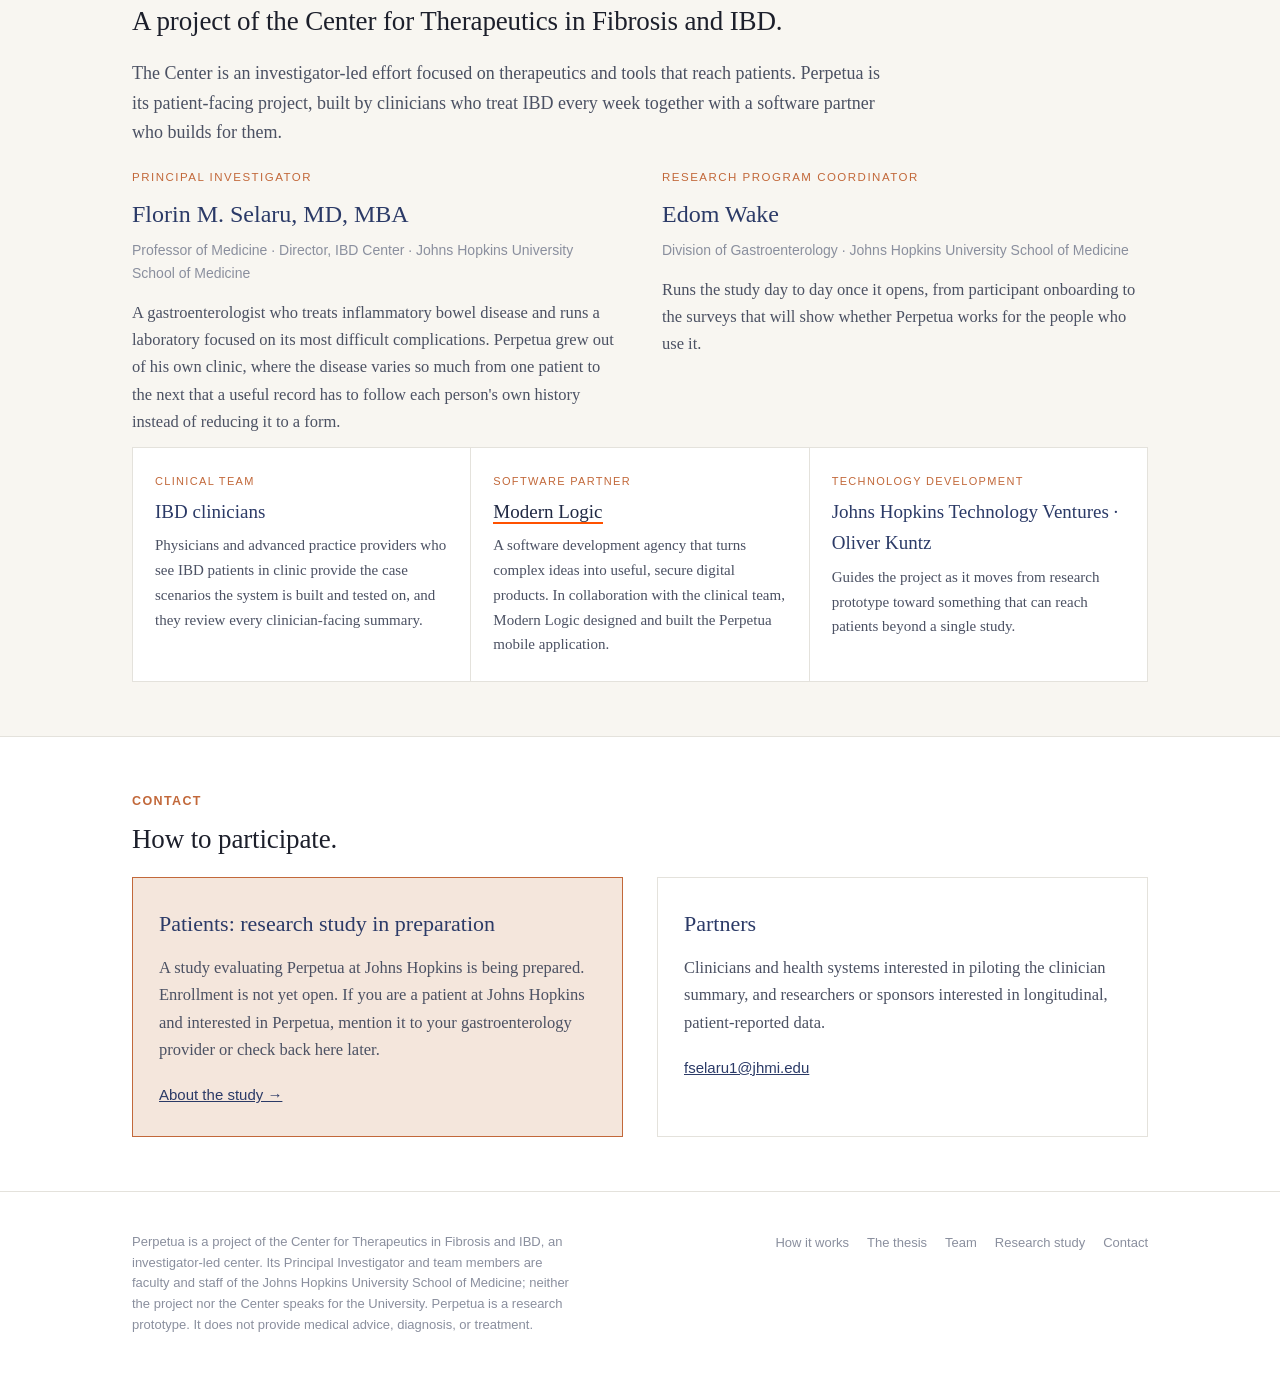
==== commit 71ed2897: "Add files via upload" ====
--- a/index.html
+++ b/index.html
@@ -35,8 +35,8 @@
       <p class="kicker">For people living with Crohn's disease and ulcerative colitis</p>
       <h1>Your IBD story, in your own words.</h1>
       <p>Between clinic visits, months go by. Perpetua lets you record what happens as it happens, in your own voice, and turns it into a record and a summary that make clear what happened and in what order, for you and your clinician to use.</p>
-      <a class="cta" href="#thesis">Read the thesis</a>
-      <a class="cta" href="#tour">Watch the video &middot; 2&frac12; min</a>
+      <a class="cta thesis" href="#thesis">Read the thesis</a>
+      <a class="cta" href="#tour">&#9654;&nbsp; Watch the video &middot; 2&frac12; min</a>
       <a class="cta ghost" href="study.html">Research study &middot; opening soon</a>
     </div>
     <div class="hero-art" aria-hidden="true">
@@ -90,10 +90,10 @@
   <div class="wrap">
     <h3>Video</h3>
     <h2>A short tour of the prototype.</h2>
-    <video controls preload="metadata" playsinline poster="assets/perpetua-app-tour.jpg">
+    <video controls preload="metadata" playsinline poster="assets/perpetua-tour-poster.jpg">
       <source src="assets/perpetua-app-tour.mp4" type="video/mp4">
     </video>
-    <p class="muted cap">Two and a half minutes, with sample entries. Narrated by Modern Logic.</p>
+    <p class="muted cap">Two and a half minutes.</p>
   </div>
 </section>
 
--- a/styles.css
+++ b/styles.css
@@ -41,6 +41,8 @@
 nav.site a.on { color: var(--deep); border-bottom-color: var(--accent); }
 nav.site a.vid { color: var(--accent); font-weight: 600; }
 nav.site a.vid::before { content: "\25B6"; font-size: 9px; margin-right: 6px; position: relative; top: -1px; }
+.hero .cta.thesis { background: #1f7a72; }
+.hero .cta.thesis:hover { background: #176159; }
 
 /* hero */
 .hero { background: var(--deep); color: #eef0f6; padding: 92px 0 80px; }
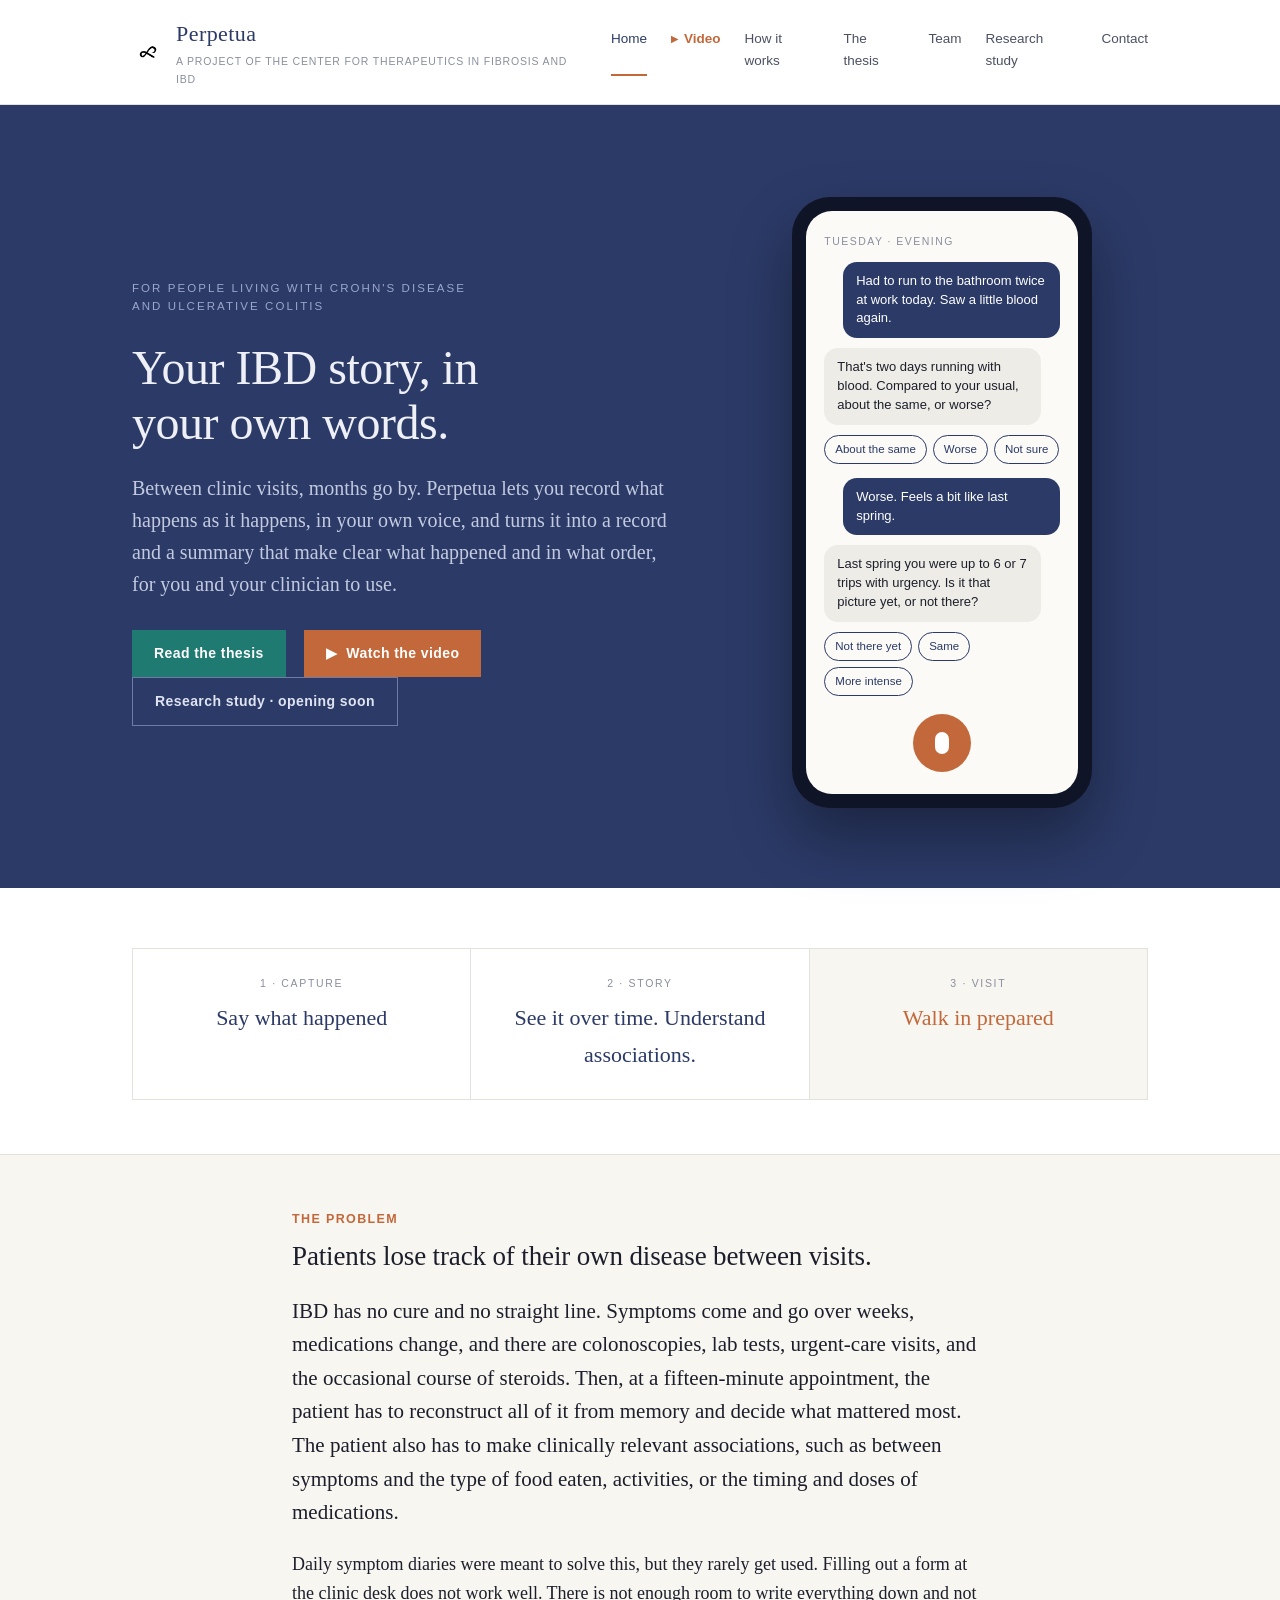
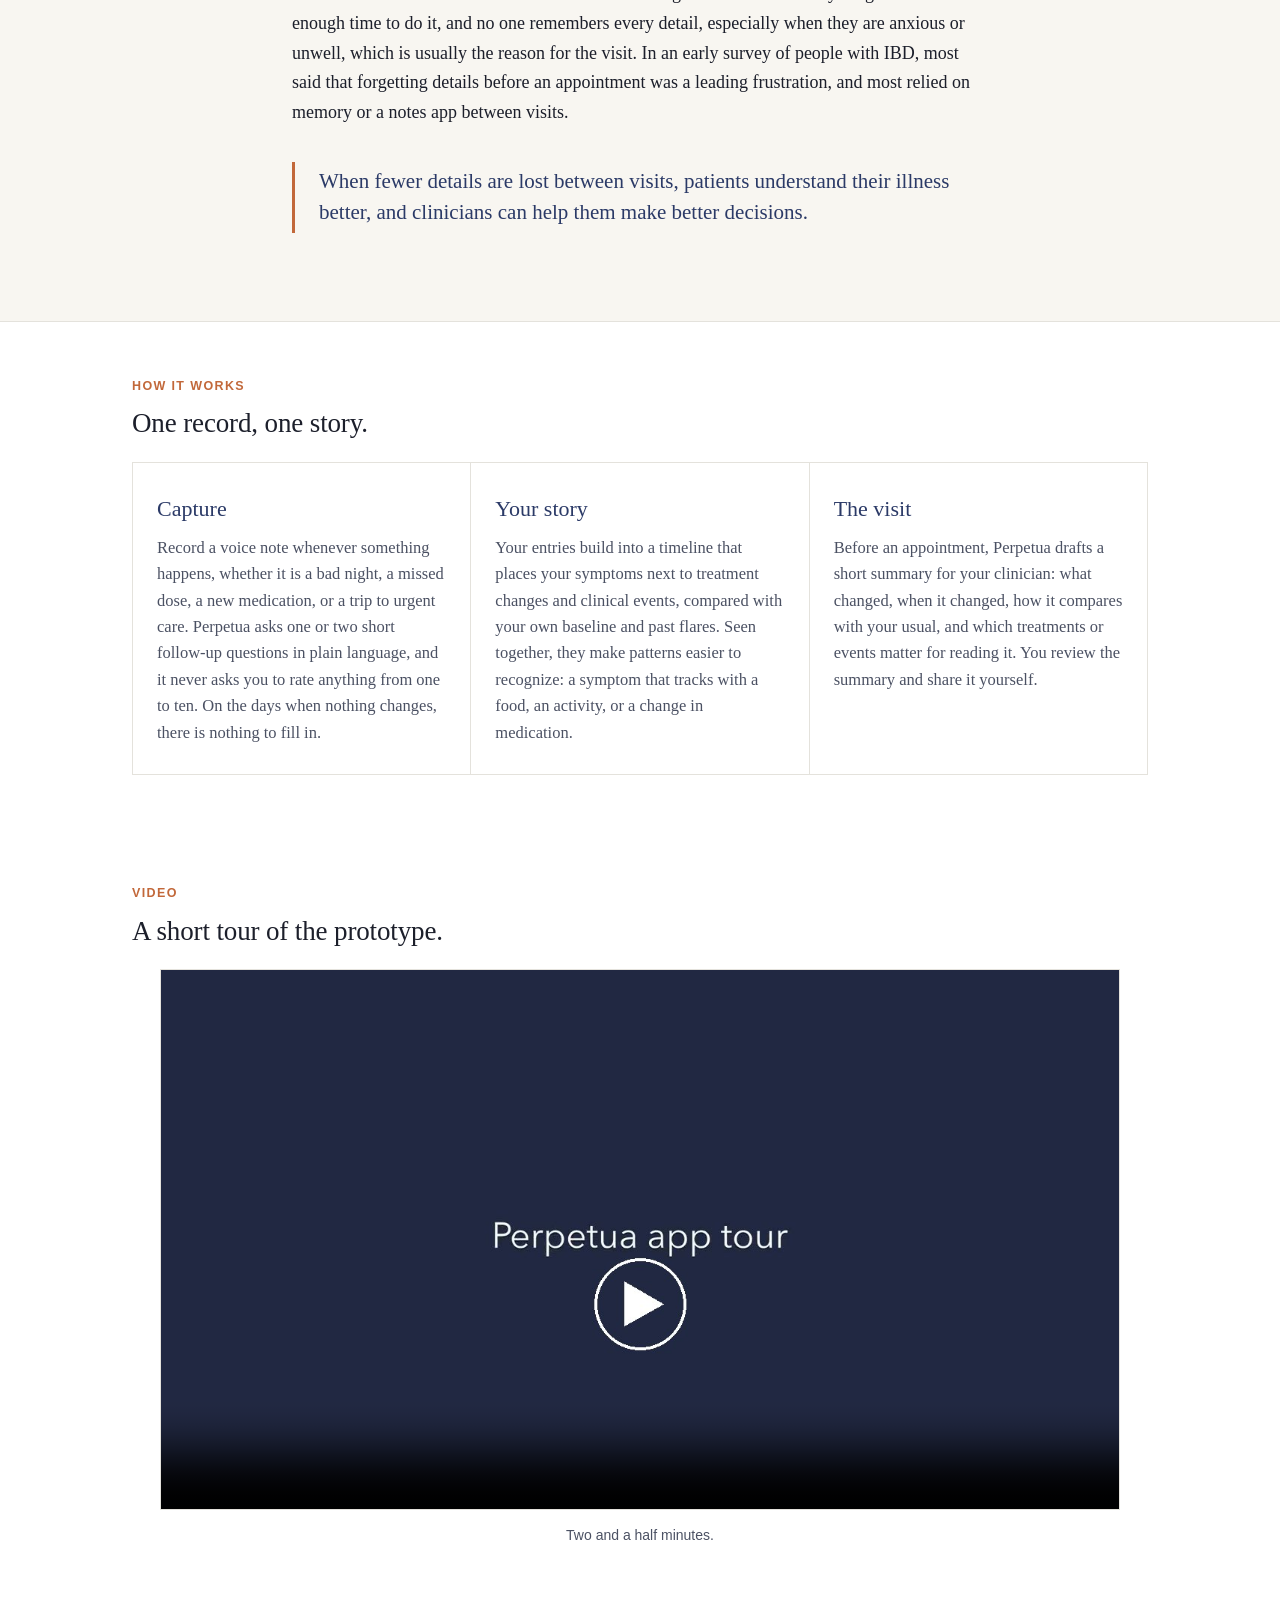
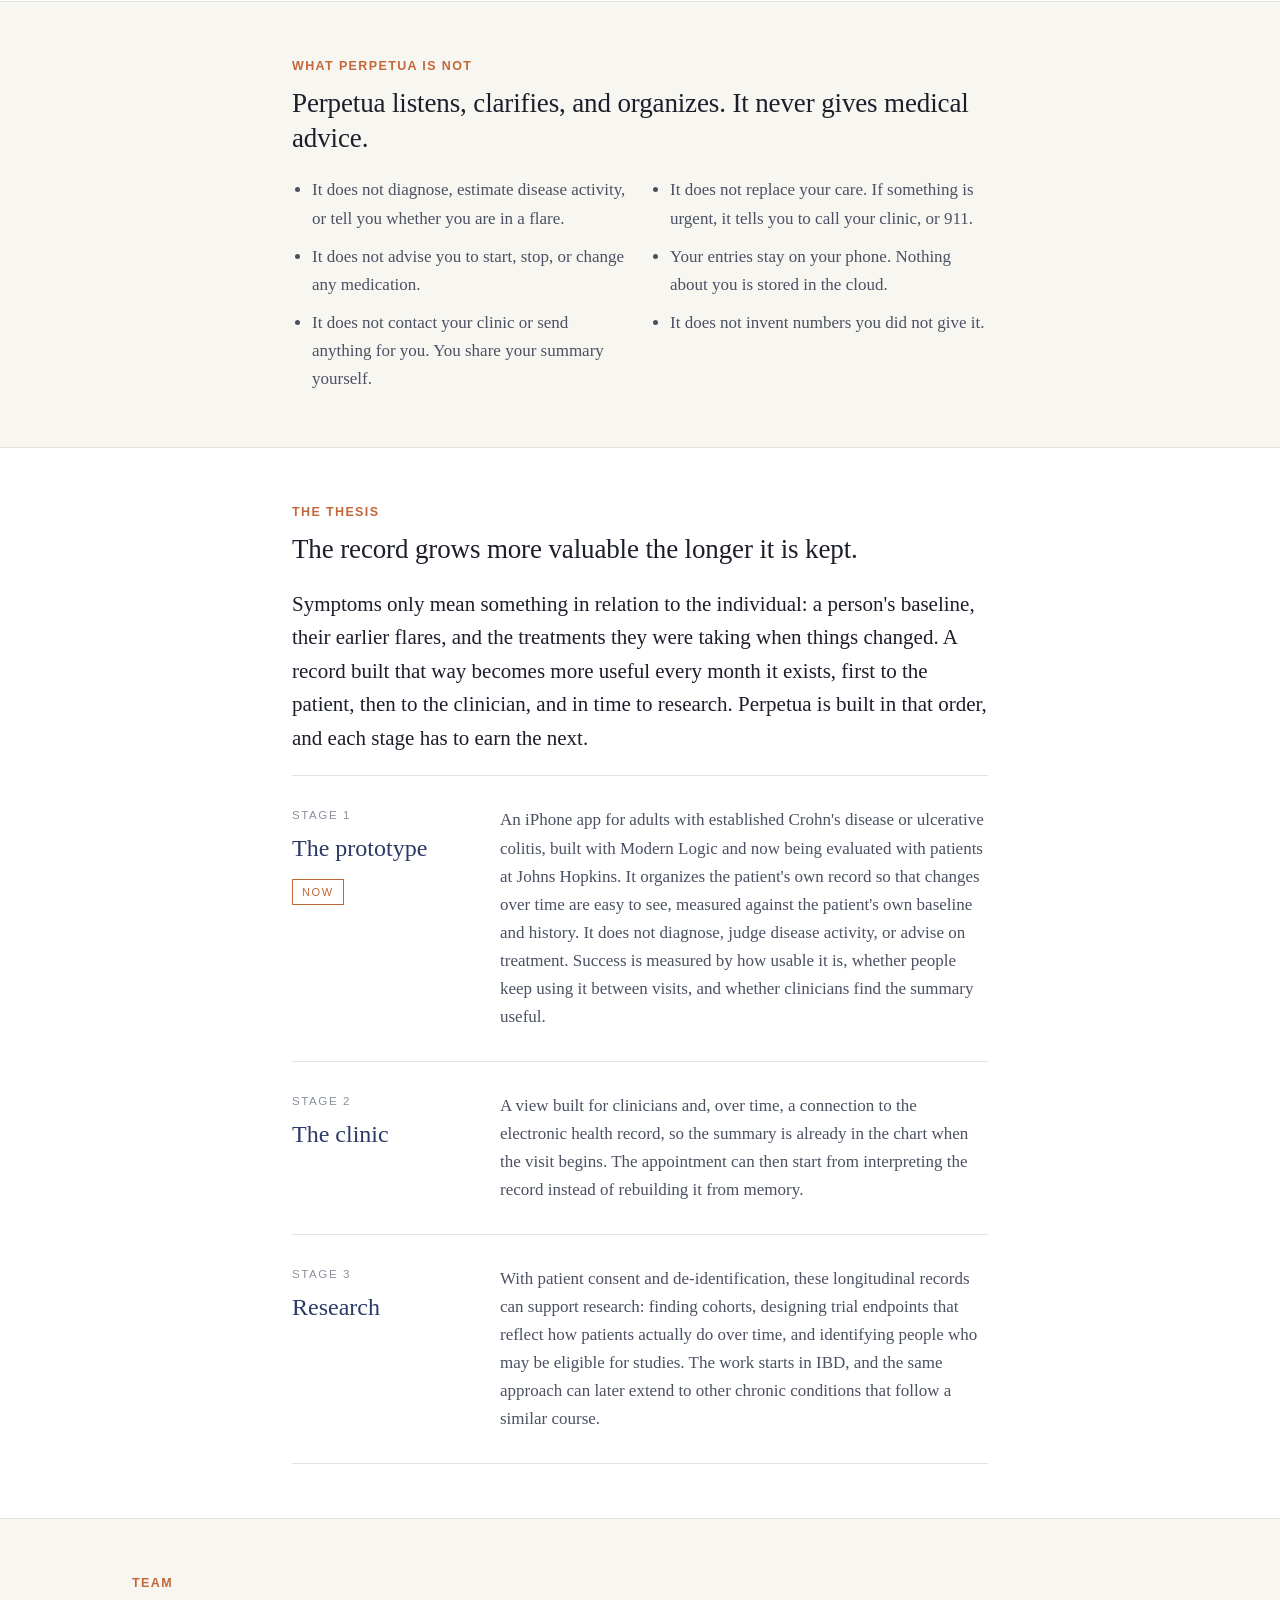
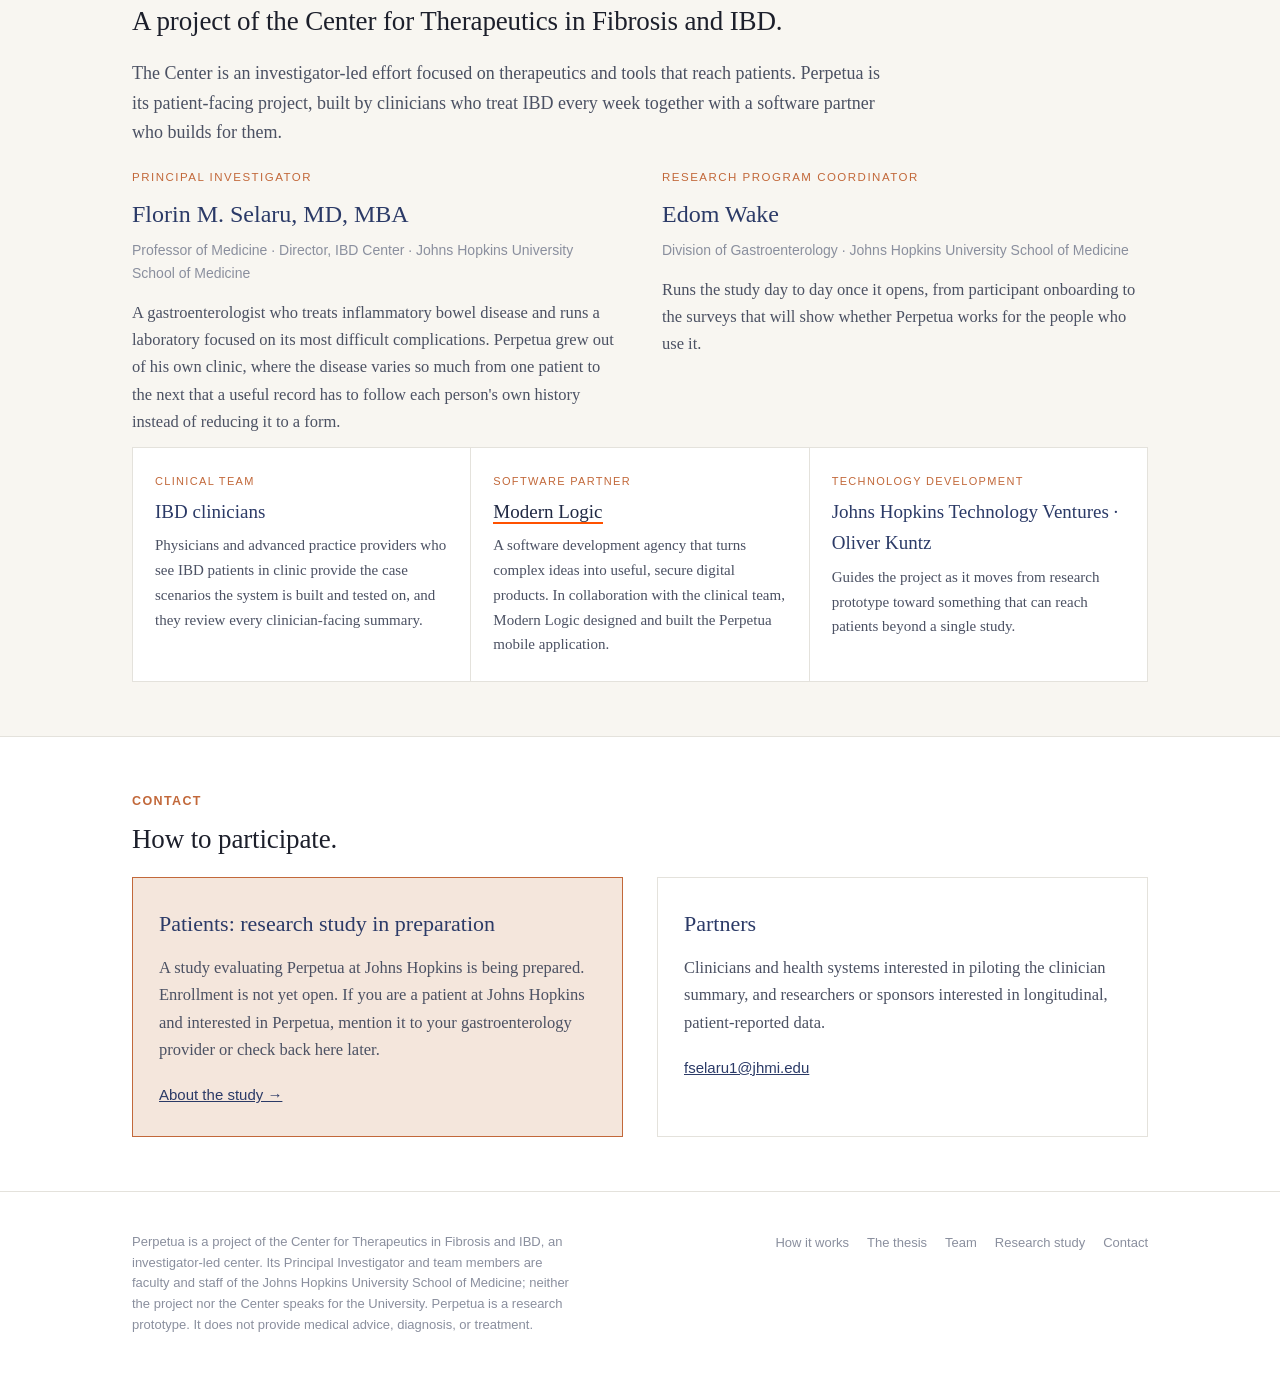
==== commit 27d17ee4: "Add files via upload" ====
--- a/index.html
+++ b/index.html
@@ -36,7 +36,7 @@
       <h1>Your IBD story, in your own words.</h1>
       <p>Between clinic visits, months go by. Perpetua lets you record what happens as it happens, in your own voice, and turns it into a record and a summary that make clear what happened and in what order, for you and your clinician to use.</p>
       <a class="cta thesis" href="#thesis">Read the thesis</a>
-      <a class="cta" href="#tour">&#9654;&nbsp; Watch the video &middot; 2&frac12; min</a>
+      <a class="cta" href="#tour">&#9654;&nbsp; Watch the video</a>
       <a class="cta ghost" href="study.html">Research study &middot; opening soon</a>
     </div>
     <div class="hero-art" aria-hidden="true">
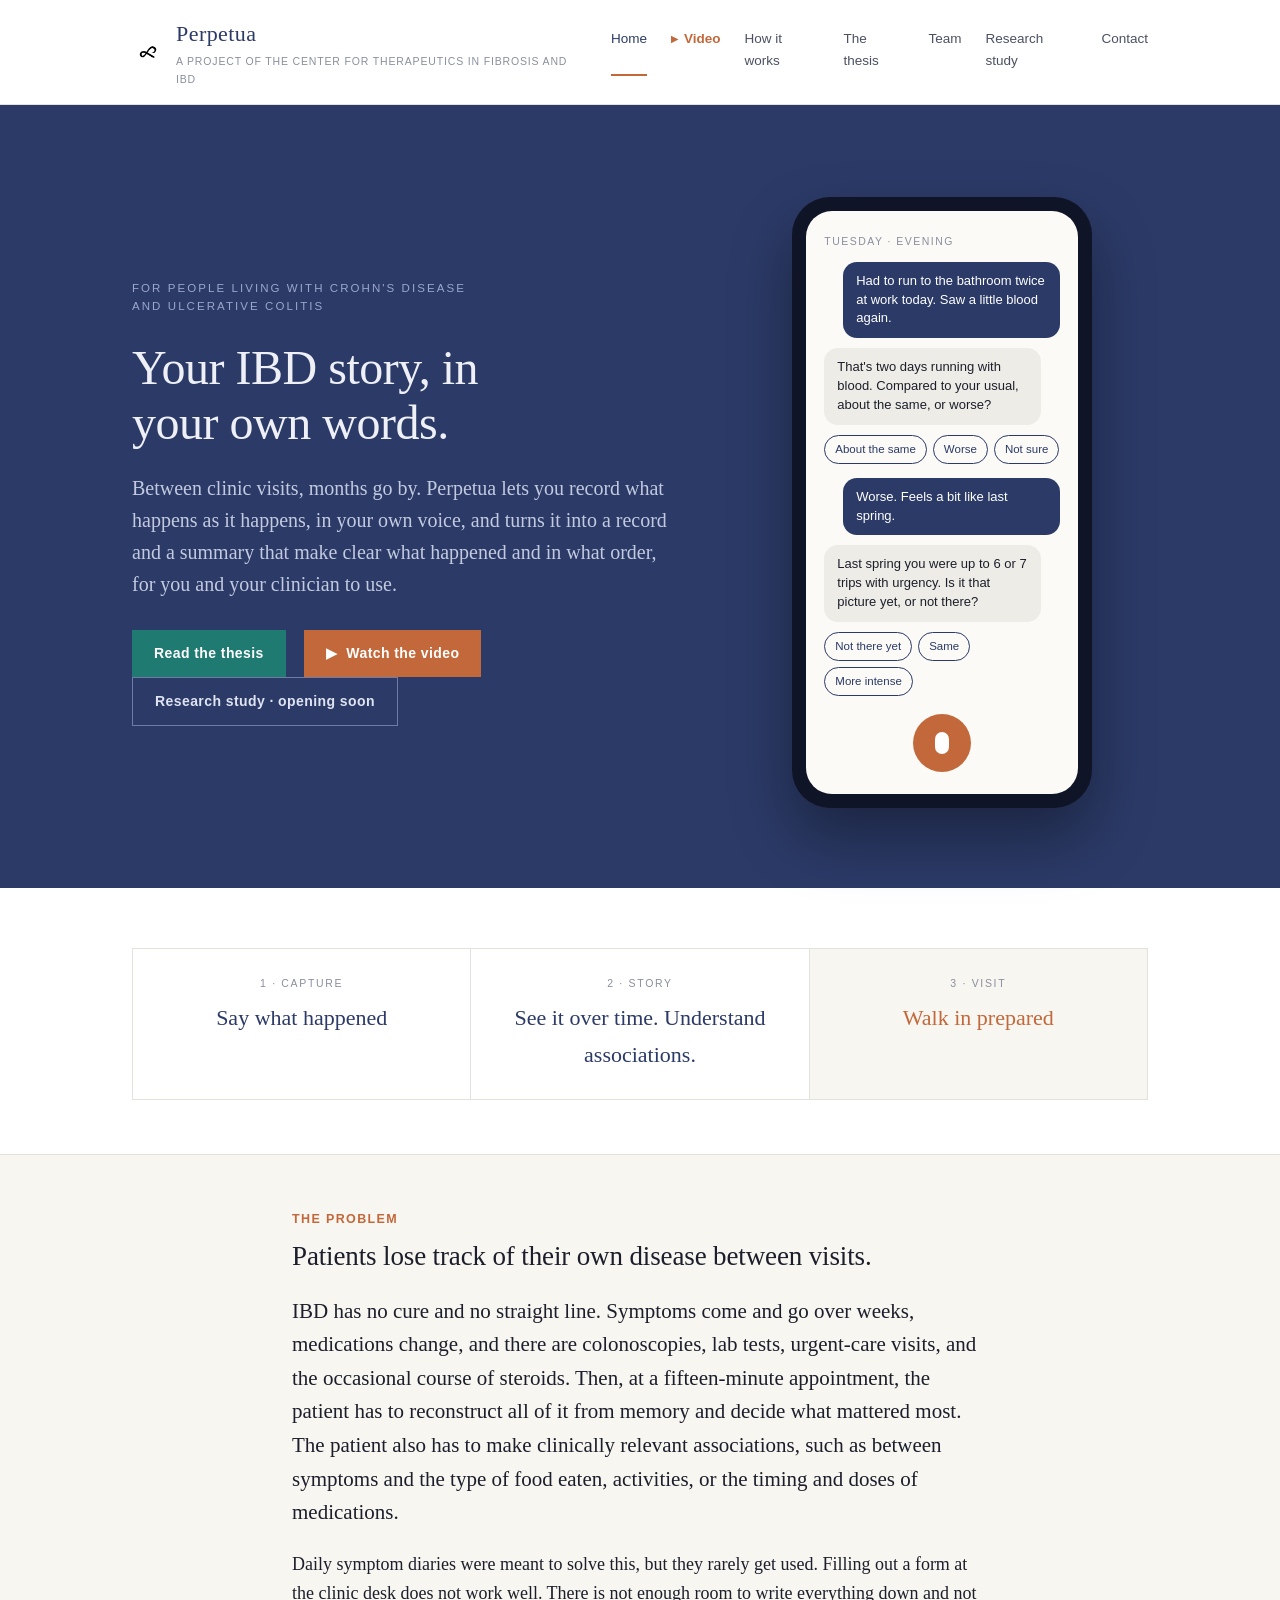
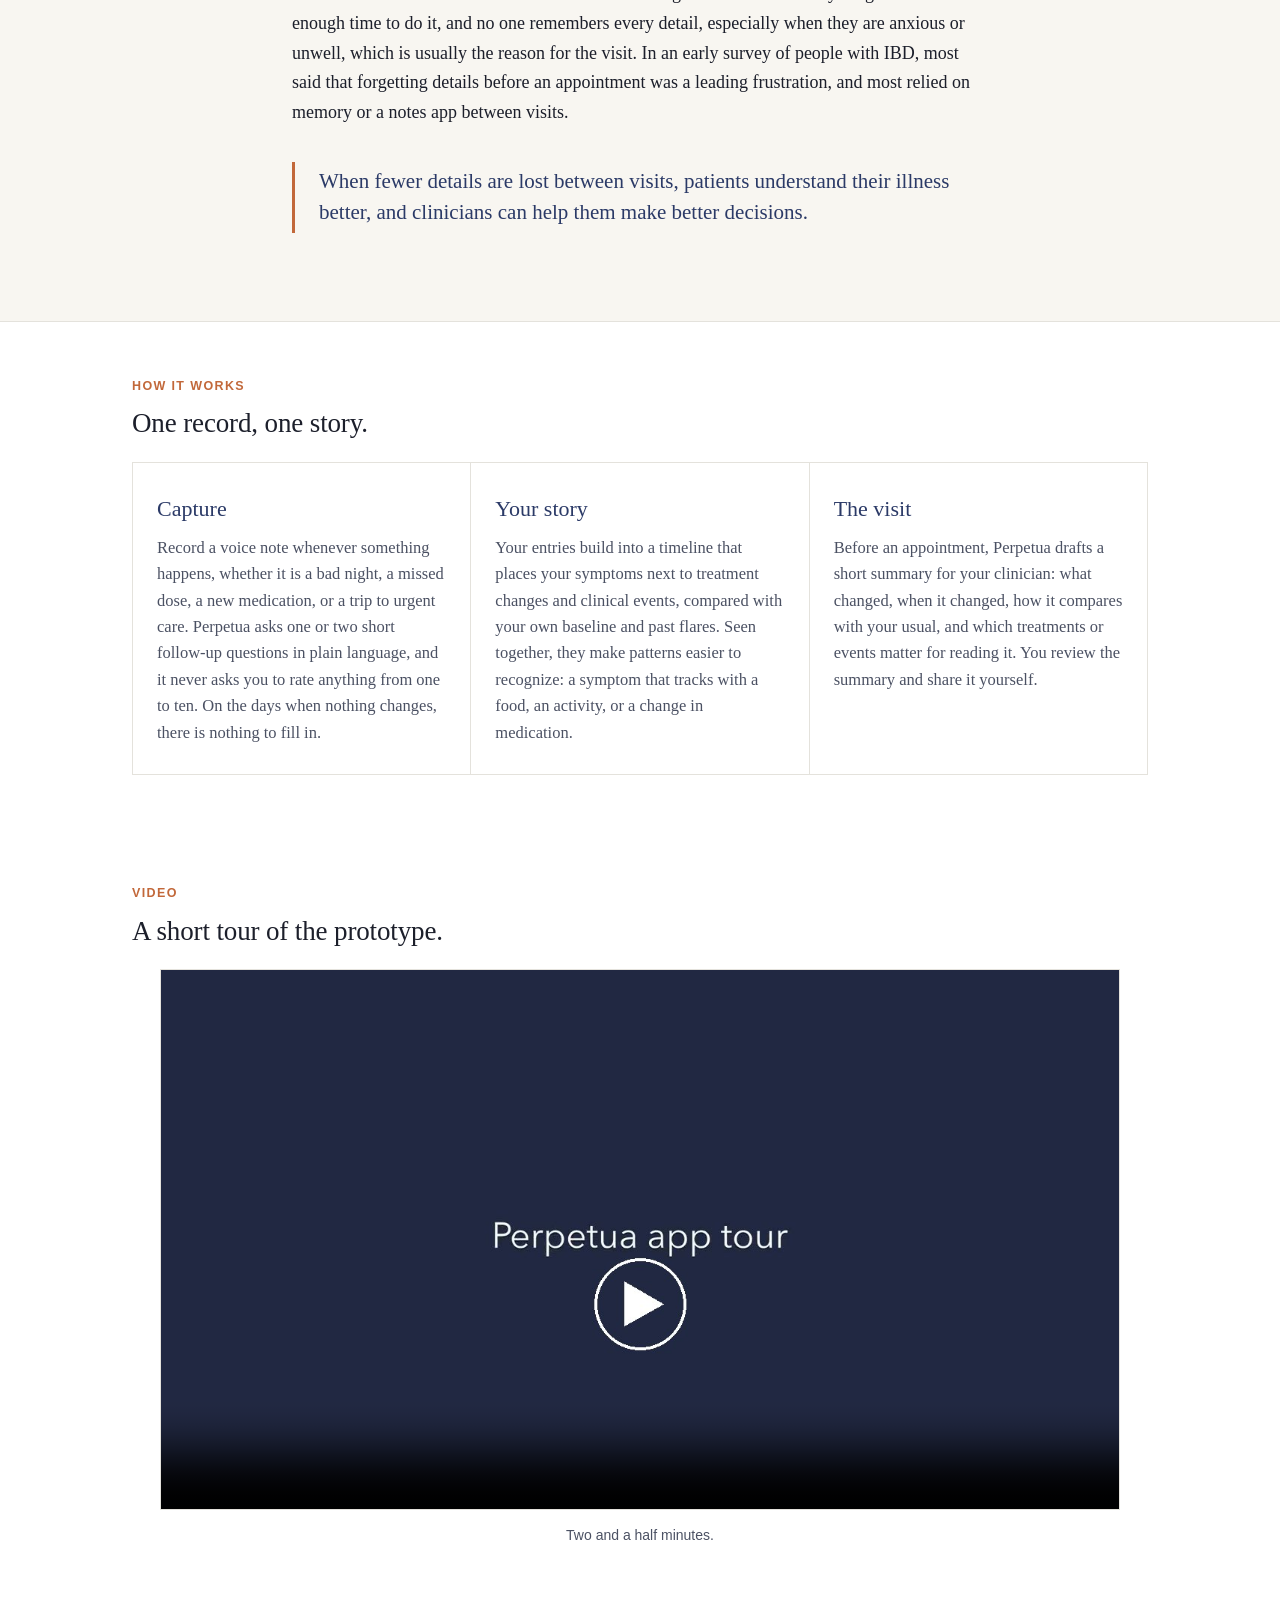
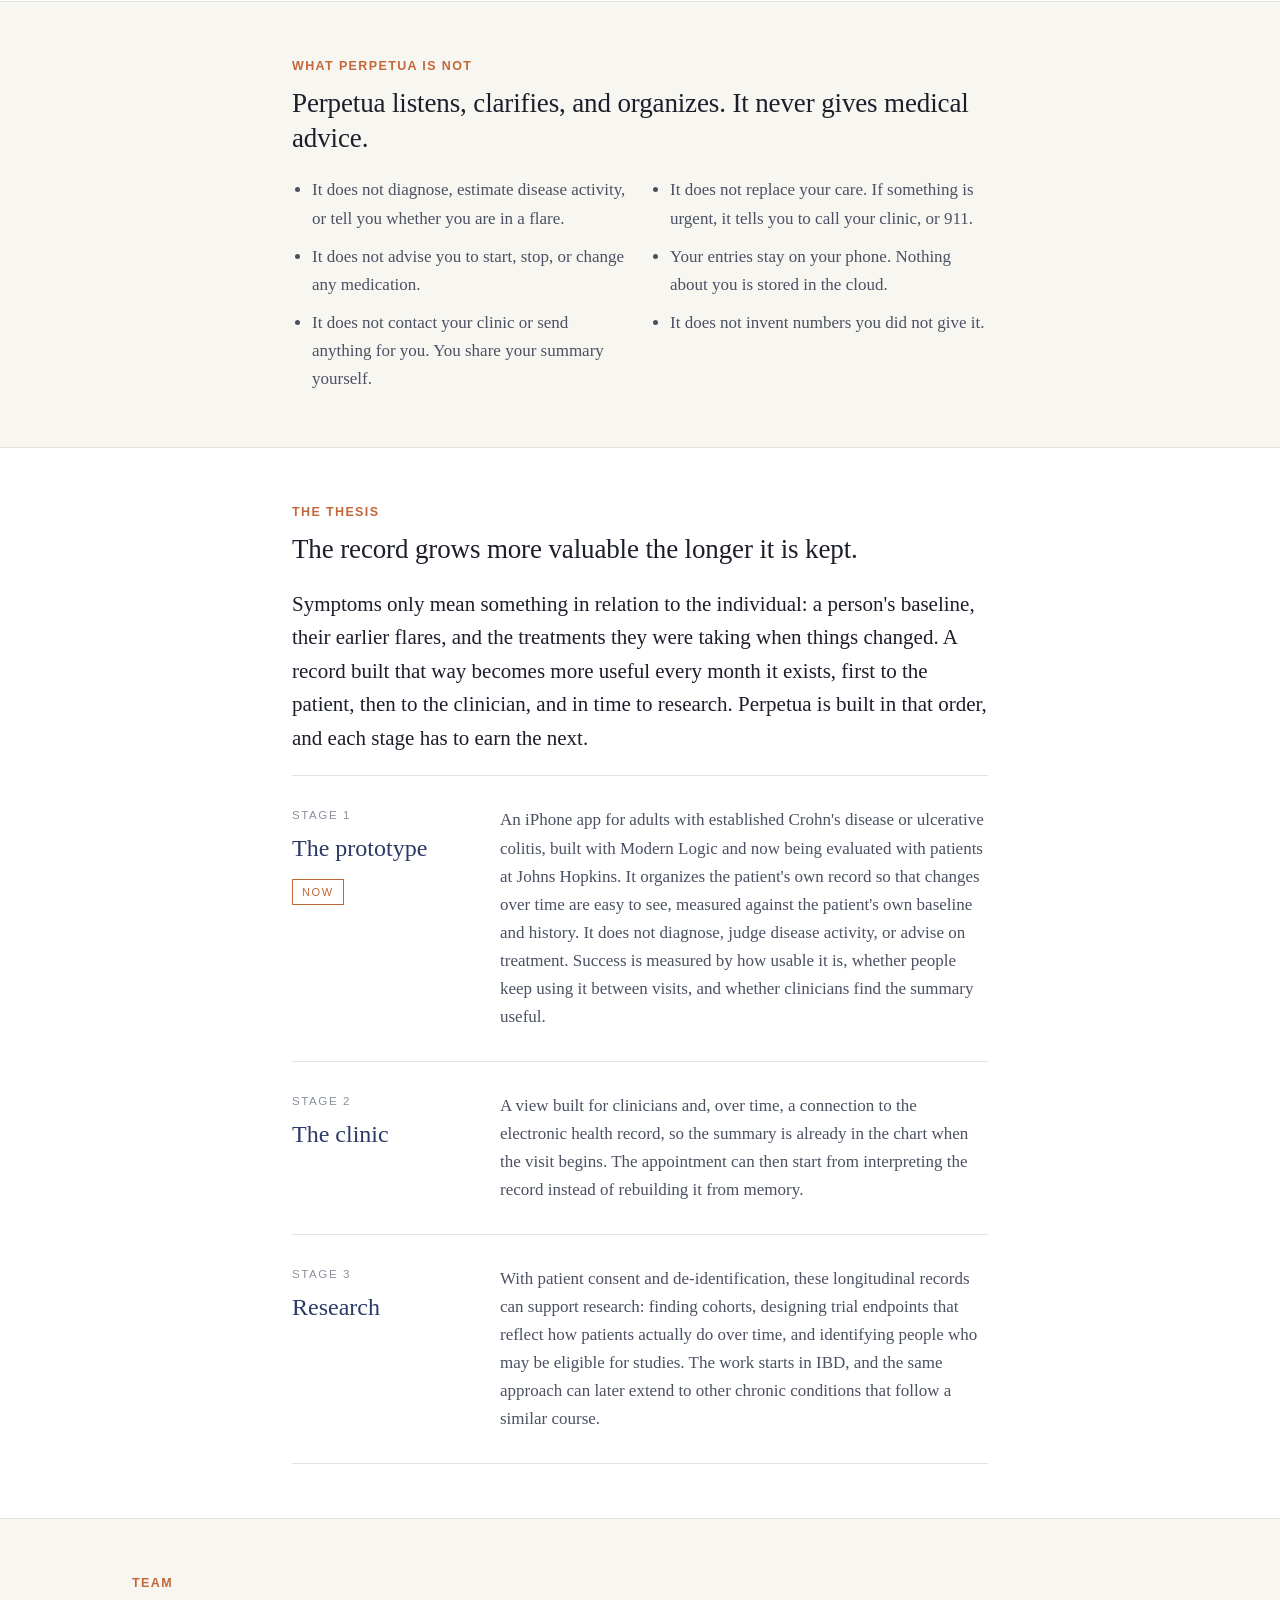
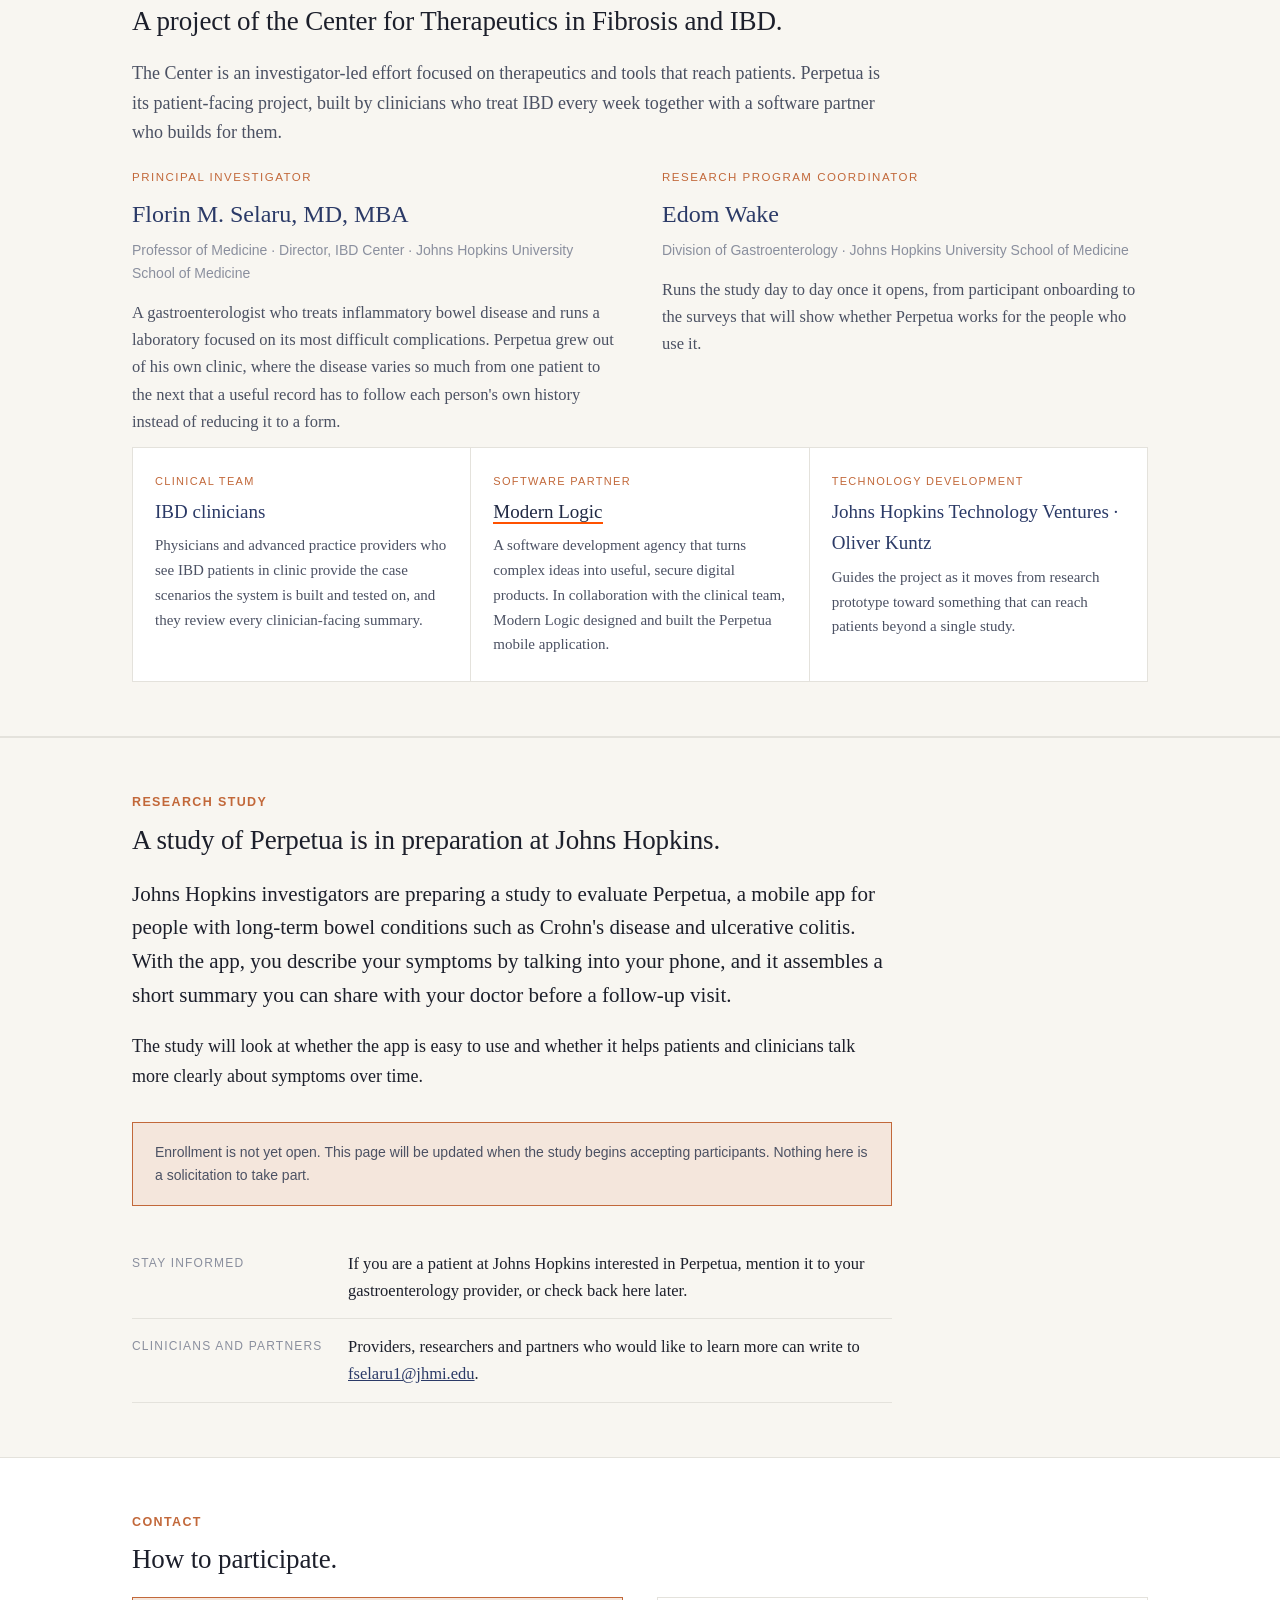
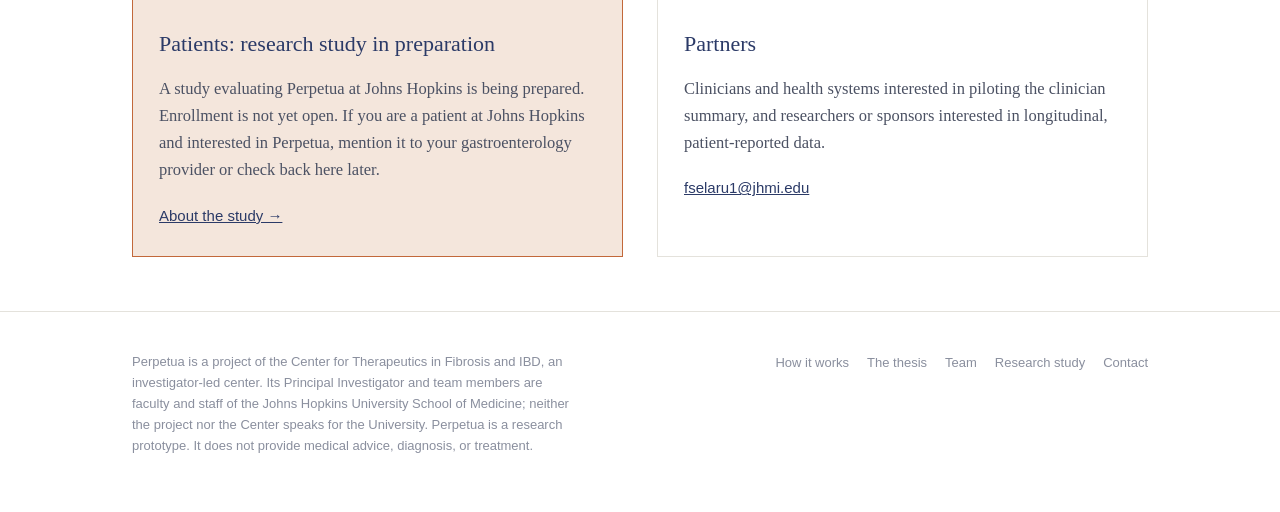
==== commit 73c3e17a: "Add files via upload" ====
--- a/index.html
+++ b/index.html
@@ -23,7 +23,7 @@
       <a href="index.html#how" >How it works</a>
       <a href="index.html#thesis" >The thesis</a>
       <a href="index.html#team" >Team</a>
-      <a href="study.html" >Research study</a>
+      <a href="index.html#study" >Research study</a>
       <a href="index.html#contact" >Contact</a>
     </nav>
   </div>
@@ -37,7 +37,7 @@
       <p>Between clinic visits, months go by. Perpetua lets you record what happens as it happens, in your own voice, and turns it into a record and a summary that make clear what happened and in what order, for you and your clinician to use.</p>
       <a class="cta thesis" href="#thesis">Read the thesis</a>
       <a class="cta" href="#tour">&#9654;&nbsp; Watch the video</a>
-      <a class="cta ghost" href="study.html">Research study &middot; opening soon</a>
+      <a class="cta ghost" href="#study">Research study &middot; opening soon</a>
     </div>
     <div class="hero-art" aria-hidden="true">
       <div class="phone"><div class="screen">
@@ -161,6 +161,20 @@
   </div>
 </section>
 
+<section id="study" class="warm">
+  <div class="wrap">
+    <h3>Research study</h3>
+    <h2>A study of Perpetua is in preparation at Johns Hopkins.</h2>
+    <div class="narrow">
+      <p class="lead">Johns Hopkins investigators are preparing a study to evaluate Perpetua, a mobile app for people with long-term bowel conditions such as Crohn's disease and ulcerative colitis. With the app, you describe your symptoms by talking into your phone, and it assembles a short summary you can share with your doctor before a follow-up visit.</p>
+      <p>The study will look at whether the app is easy to use and whether it helps patients and clinicians talk more clearly about symptoms over time.</p>
+      <div class="notice">Enrollment is not yet open. This page will be updated when the study begins accepting participants. Nothing here is a solicitation to take part.</div>
+      <div class="fact" style="margin-top:30px"><div class="k">Stay informed</div><div>If you are a patient at Johns Hopkins interested in Perpetua, mention it to your gastroenterology provider, or check back here later.</div></div>
+      <div class="fact"><div class="k">Clinicians and partners</div><div>Providers, researchers and partners who would like to learn more can write to <a href="mailto:fselaru1@jhmi.edu">fselaru1@jhmi.edu</a>.</div></div>
+    </div>
+  </div>
+</section>
+
 <section id="contact">
   <div class="wrap">
     <h3>Contact</h3>
@@ -169,7 +183,7 @@
       <div class="box hot">
         <h4>Patients: research study in preparation</h4>
         <p>A study evaluating Perpetua at Johns Hopkins is being prepared. Enrollment is not yet open. If you are a patient at Johns Hopkins and interested in Perpetua, mention it to your gastroenterology provider or check back here later.</p>
-        <p class="mail"><a href="study.html">About the study &rarr;</a></p>
+        <p class="mail"><a href="#study">About the study &rarr;</a></p>
       </div>
       <div class="box">
         <h4>Partners</h4>
@@ -183,7 +197,7 @@
 <footer>
   <div class="wrap f">
     <p>Perpetua is a project of the Center for Therapeutics in Fibrosis and IBD, an investigator-led center. Its Principal Investigator and team members are faculty and staff of the Johns Hopkins University School of Medicine; neither the project nor the Center speaks for the University. Perpetua is a research prototype. It does not provide medical advice, diagnosis, or treatment.</p>
-    <nav><a href="index.html#how">How it works</a><a href="index.html#thesis">The thesis</a><a href="index.html#team">Team</a><a href="study.html">Research study</a><a href="index.html#contact">Contact</a></nav>
+    <nav><a href="index.html#how">How it works</a><a href="index.html#thesis">The thesis</a><a href="index.html#team">Team</a><a href="index.html#study">Research study</a><a href="index.html#contact">Contact</a></nav>
   </div>
 </footer>
 
--- a/styles.css
+++ b/styles.css
@@ -21,7 +21,8 @@
 }
 
 * { box-sizing: border-box; }
-html { scroll-behavior: smooth; }
+html { scroll-behavior: smooth; scroll-padding-top: 70px; }
+section[id], [id="tour"] { scroll-margin-top: 70px; }
 body { margin: 0; background: var(--paper); color: var(--ink); font-family: var(--serif);
        font-size: 18px; line-height: 1.65; -webkit-font-smoothing: antialiased; }
 .wrap   { max-width: var(--wrap); margin: 0 auto; padding: 0 32px; }
